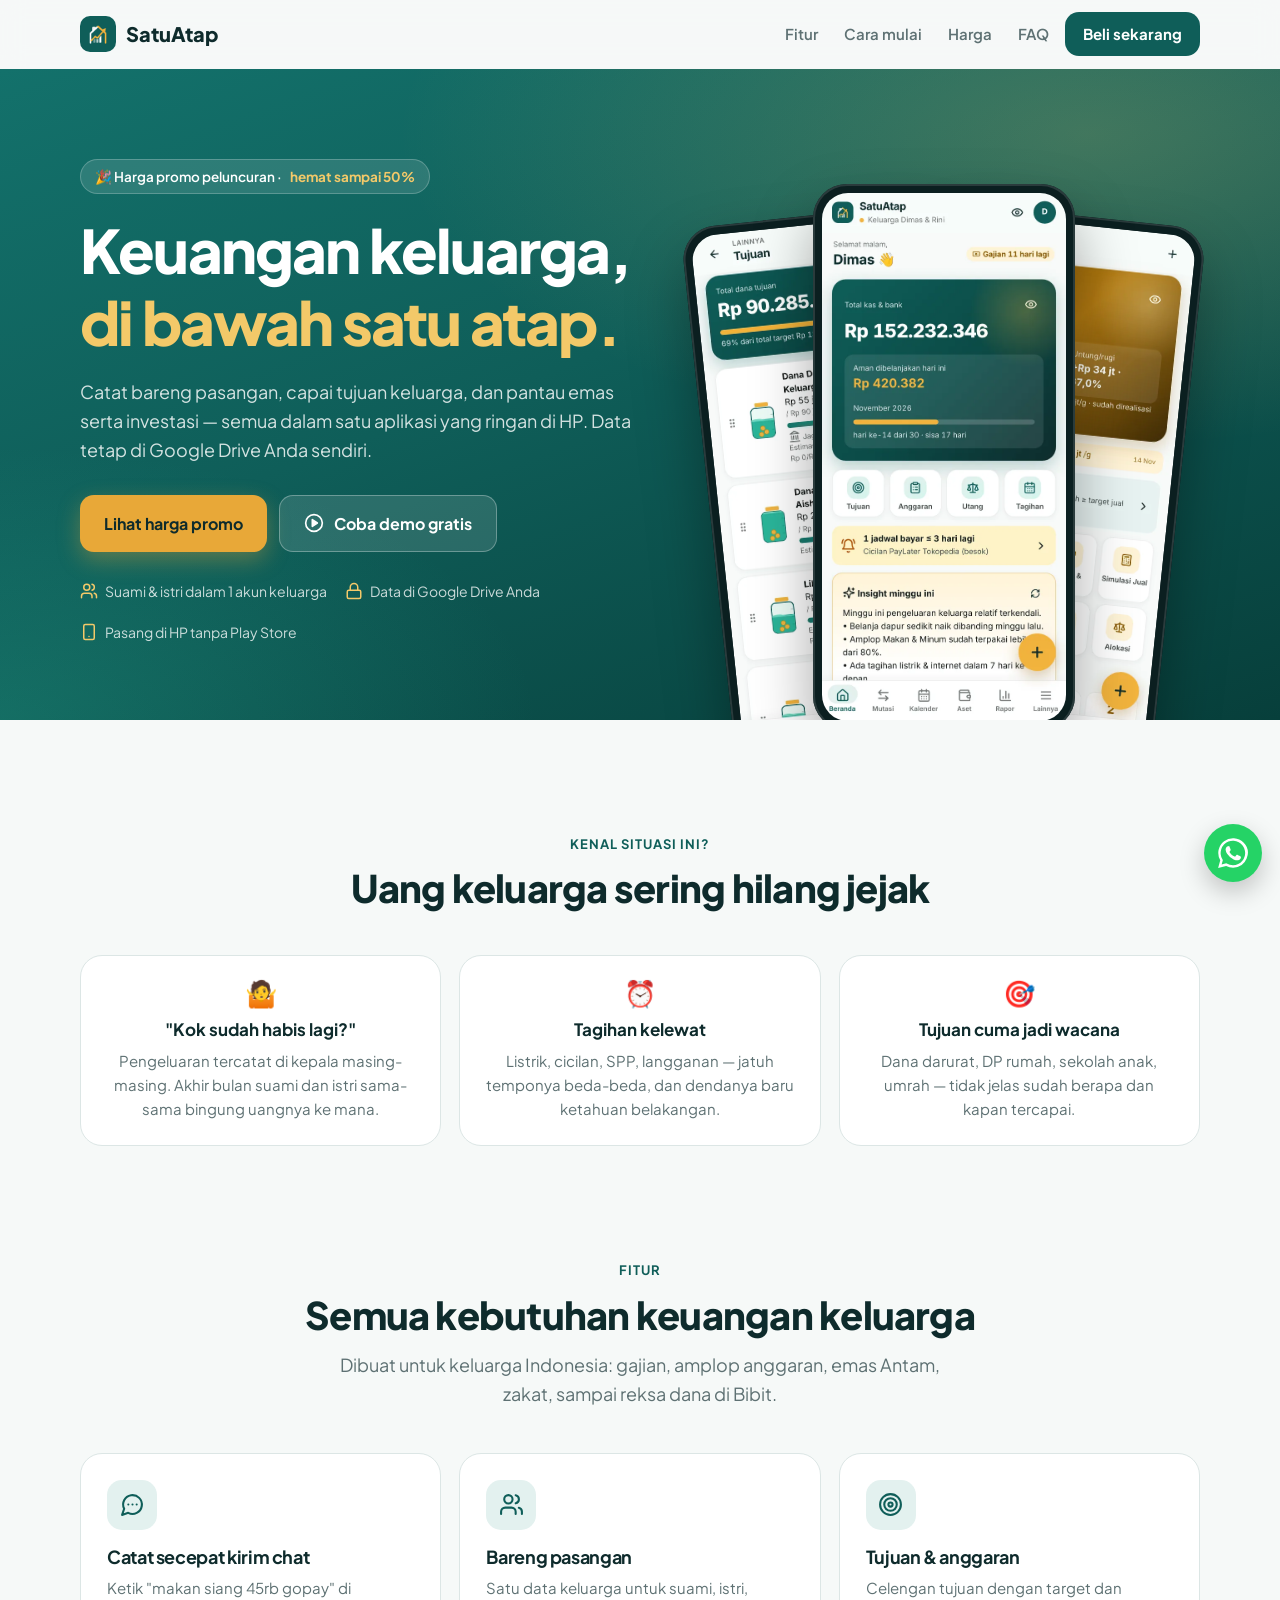
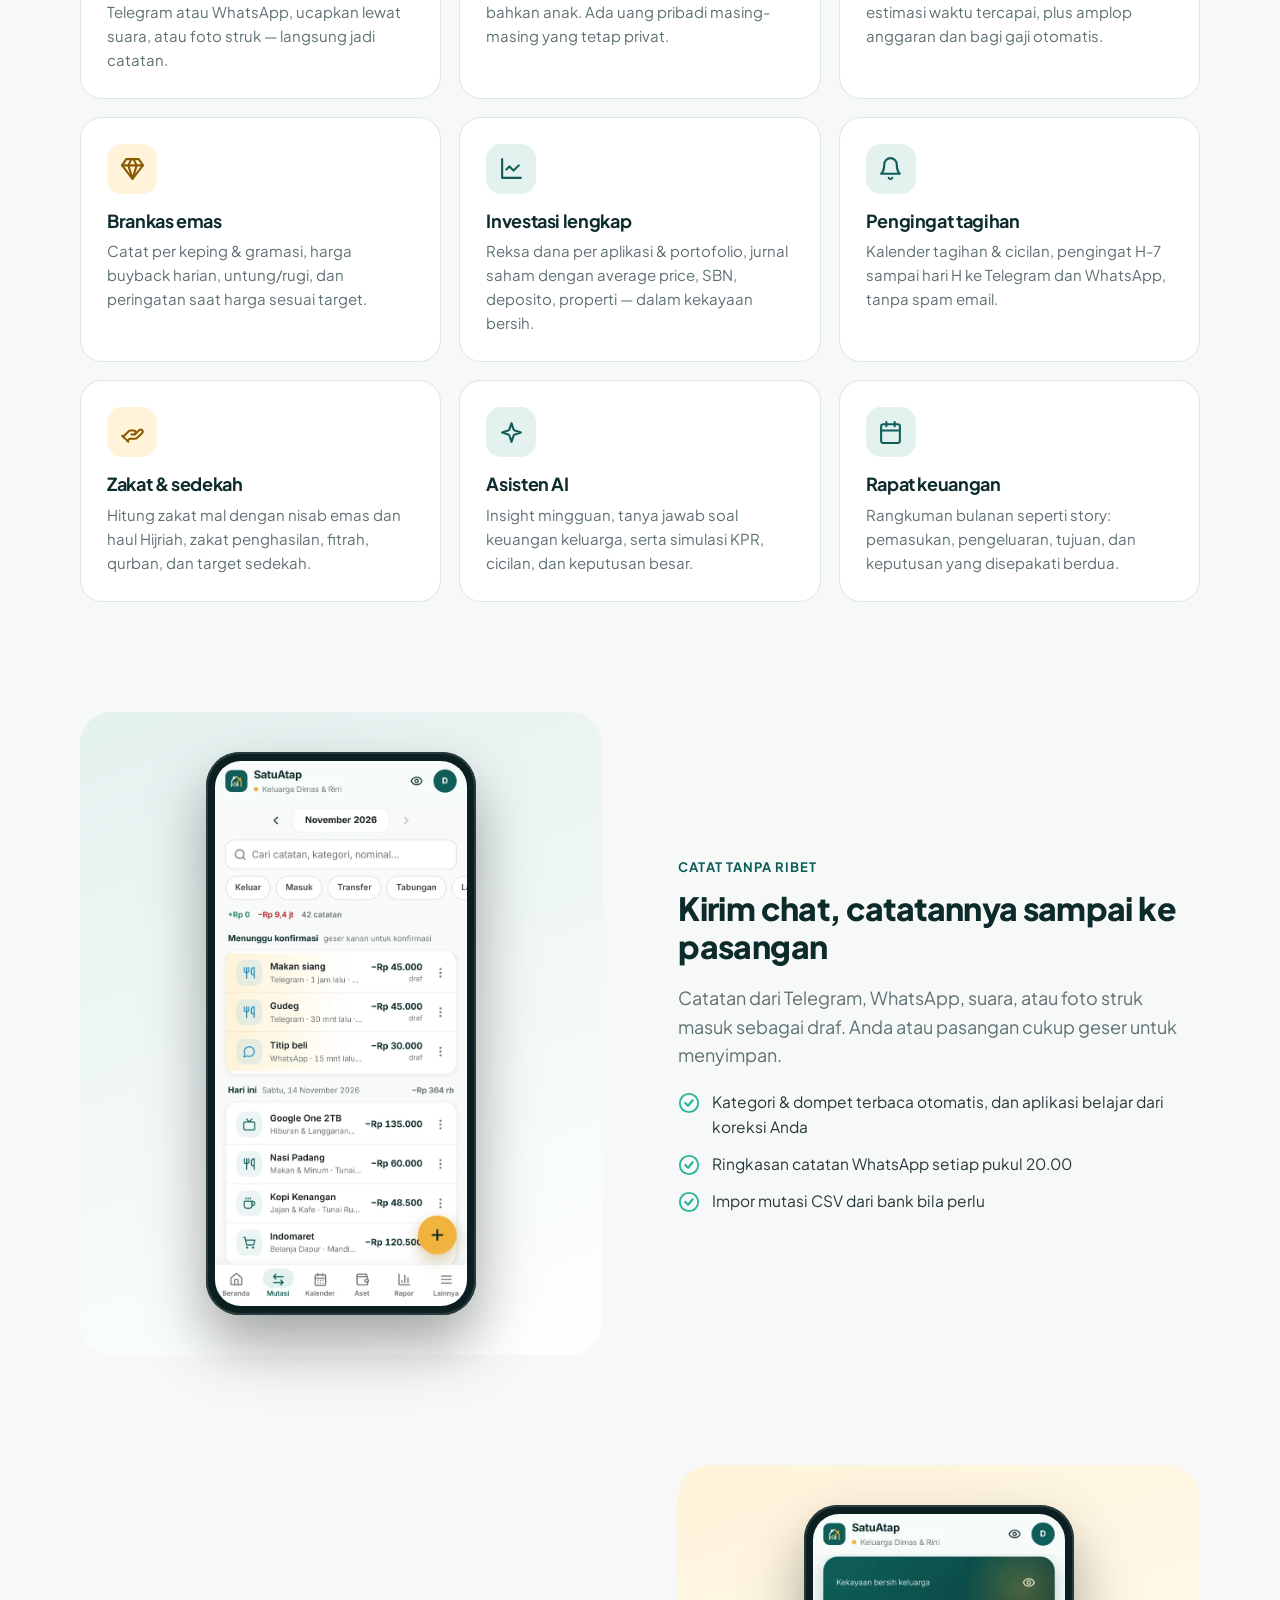
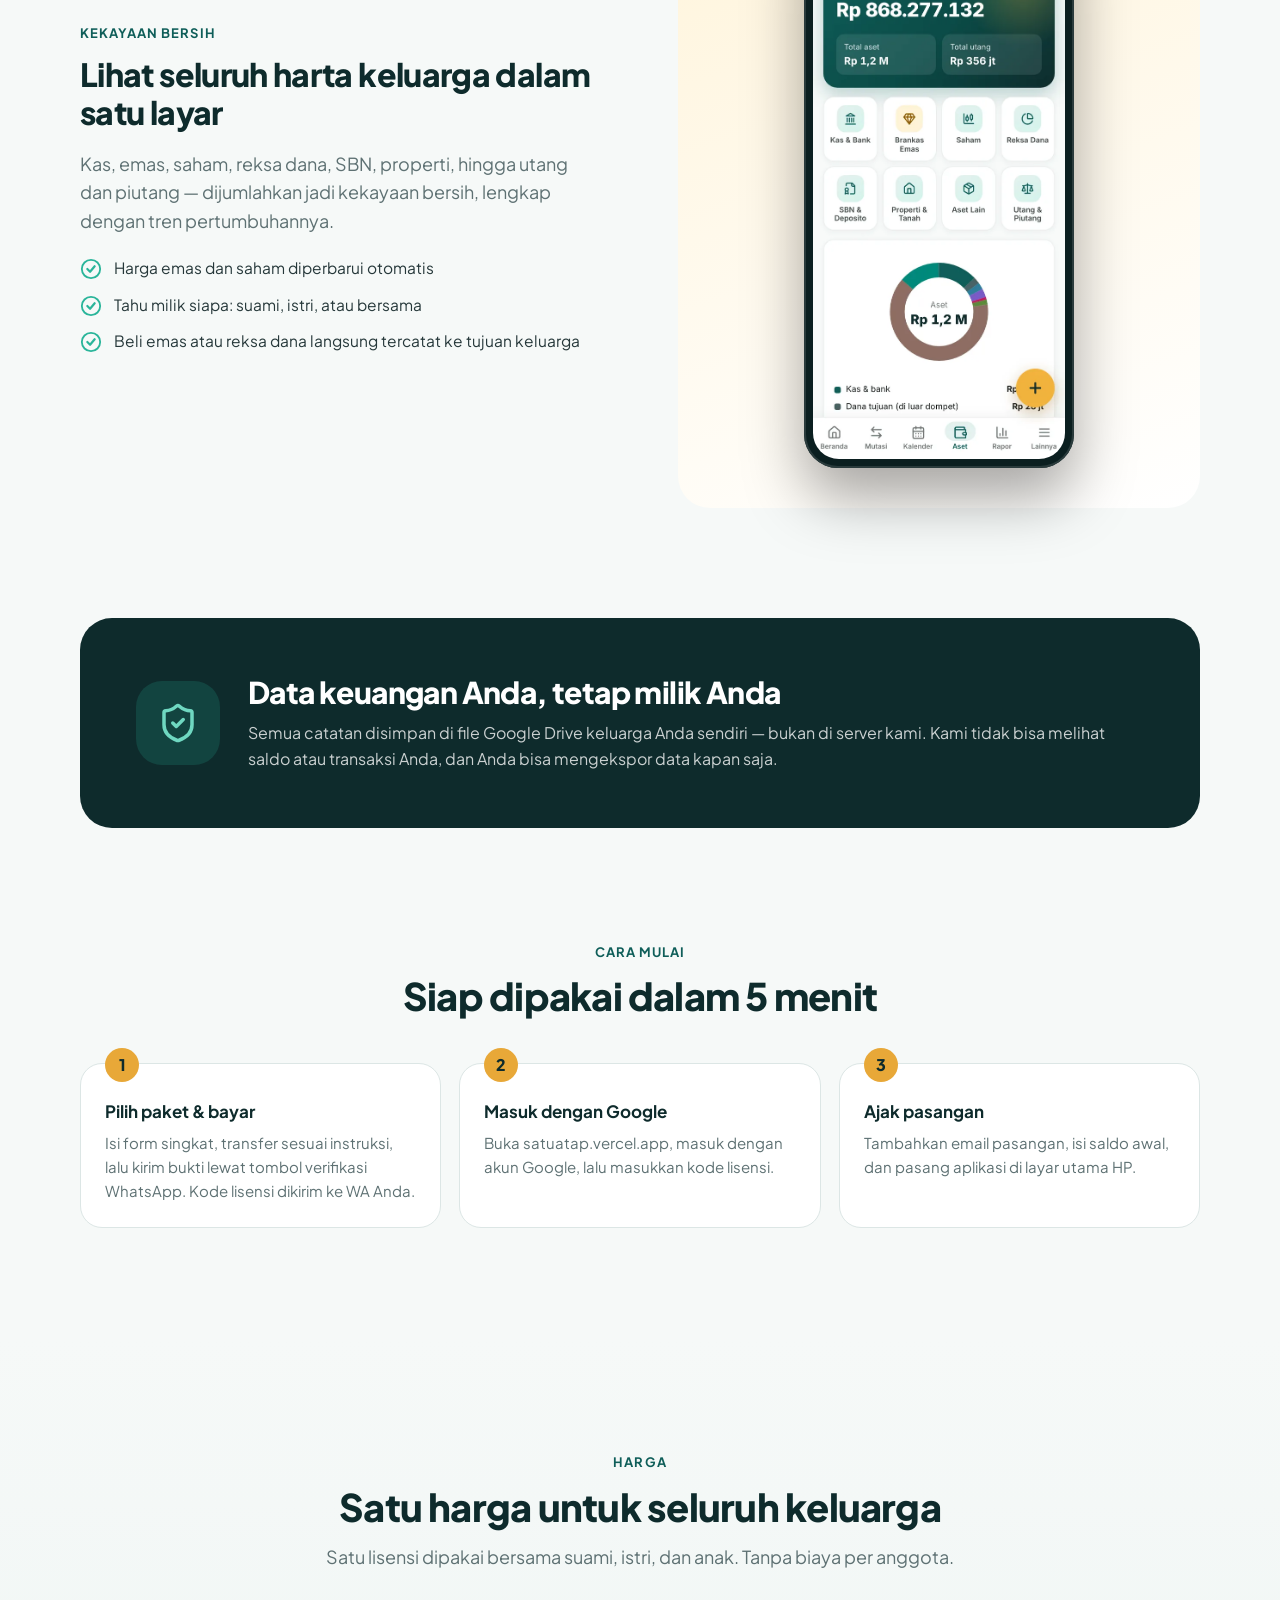
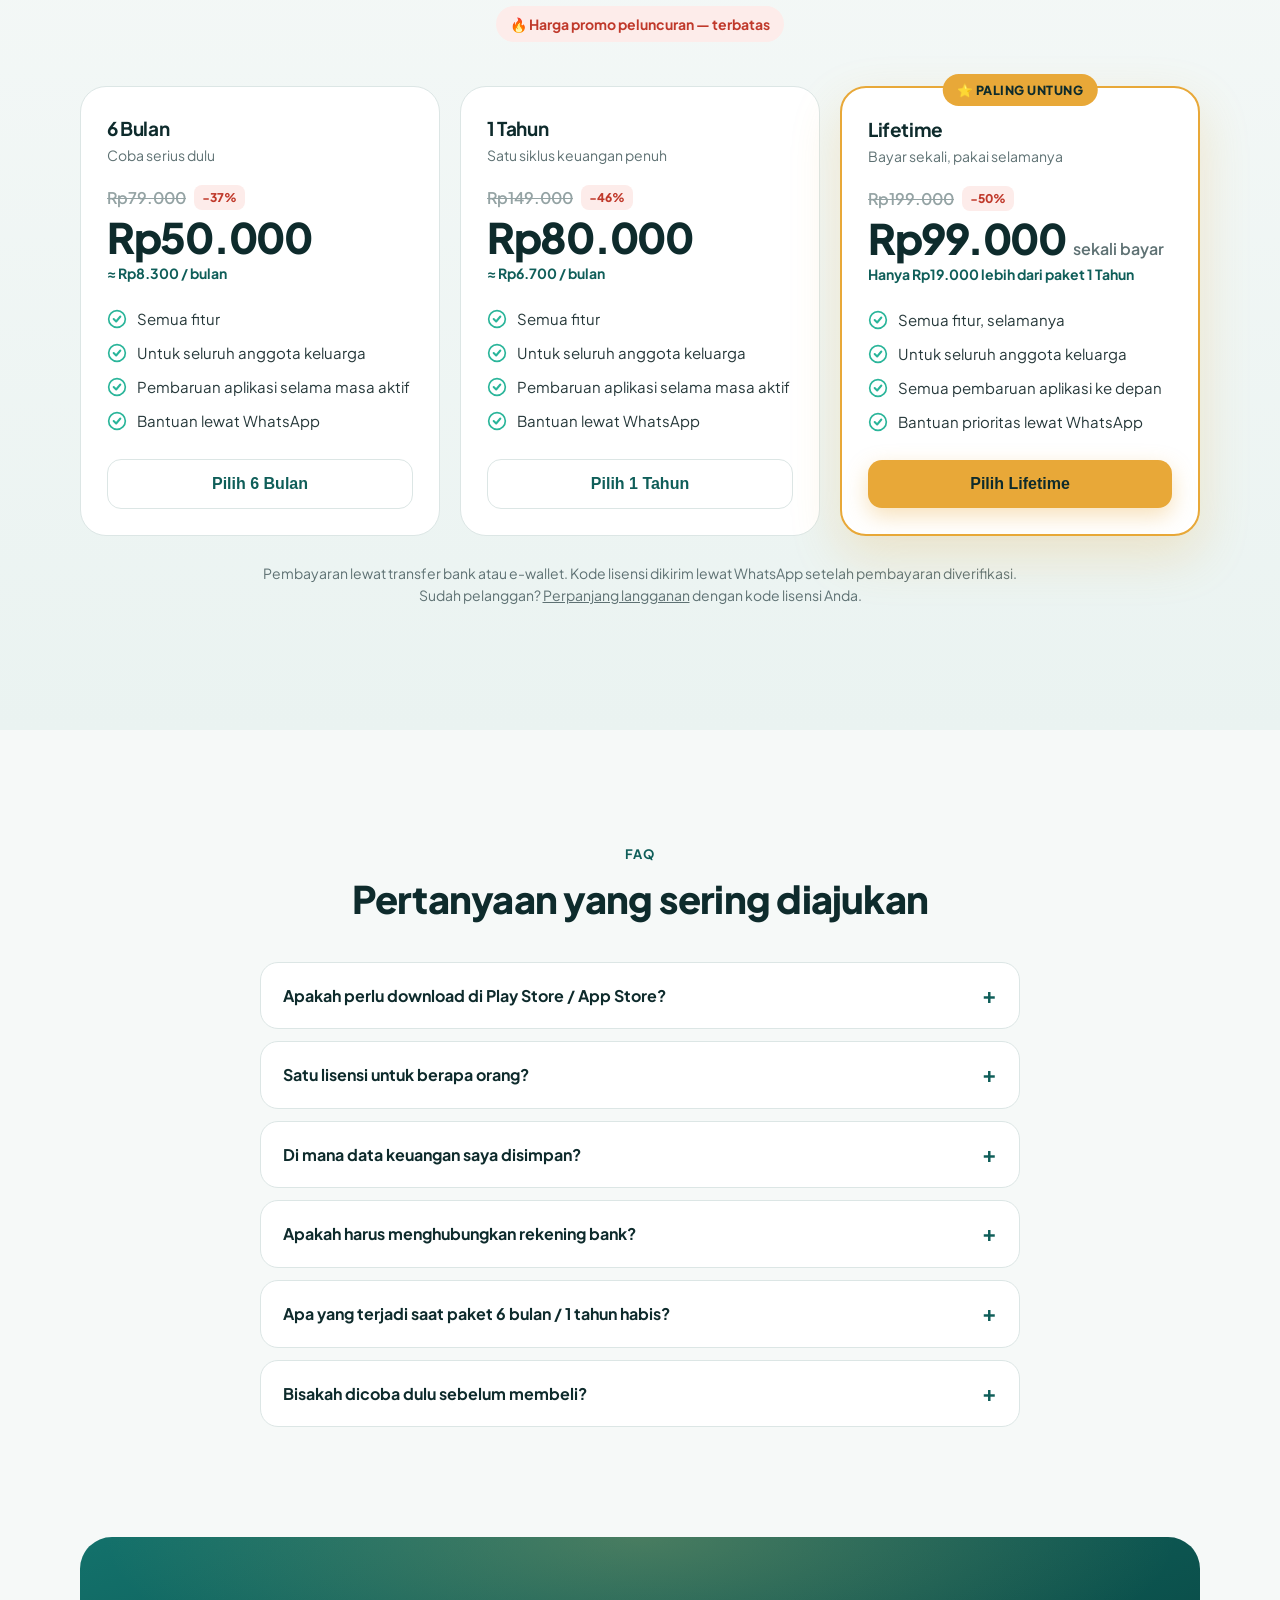
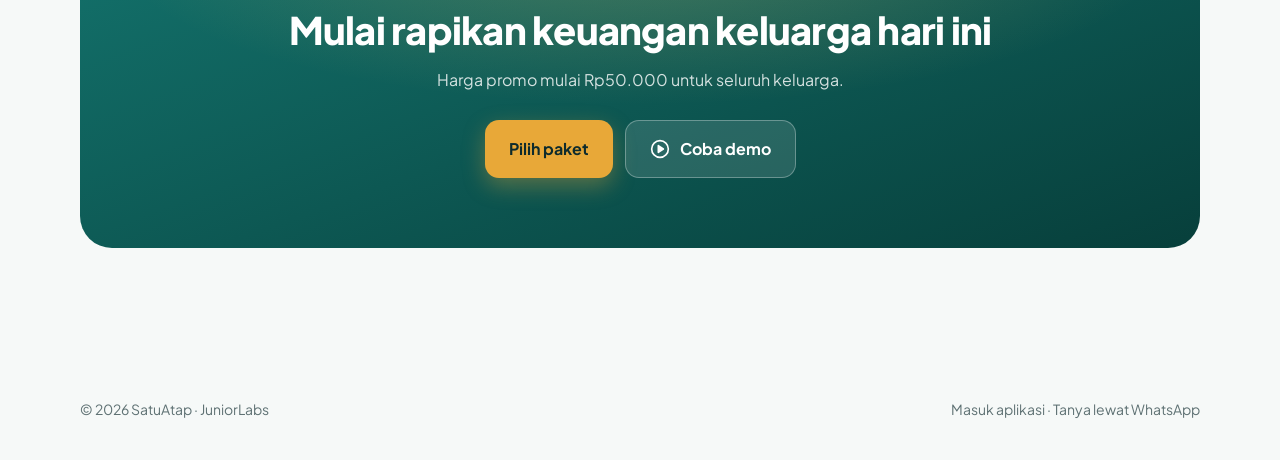
==== beli/index.html @ 7a7d3dfd "Versi 1.7.3" ====
<!DOCTYPE html>
<html lang="id">
<head>
<meta charset="utf-8">
<meta name="viewport" content="width=device-width, initial-scale=1, viewport-fit=cover">
<title>SatuAtap — Keuangan keluarga, di bawah satu atap</title>
<meta name="description" content="Aplikasi keuangan keluarga untuk suami & istri: catat lewat chat atau suara, tujuan & anggaran, brankas emas, reksa dana, saham, zakat. Data tersimpan di Google Drive Anda sendiri.">
<meta name="theme-color" content="#0F5E59">
<meta property="og:title" content="SatuAtap — Keuangan keluarga, di bawah satu atap">
<meta property="og:description" content="Catat bareng pasangan, capai tujuan keluarga, pantau emas & investasi. Mulai Rp50.000.">
<meta property="og:image" content="https://satuatap.vercel.app/img/icon-512.png">
<meta property="og:type" content="website">
<link rel="icon" href="../img/favicon-32.png" sizes="32x32">
<link rel="apple-touch-icon" href="../img/apple-touch-icon.png">
<link rel="preconnect" href="https://fonts.googleapis.com">
<link rel="preconnect" href="https://fonts.gstatic.com" crossorigin>
<link href="https://fonts.googleapis.com/css2?family=Plus+Jakarta+Sans:wght@400;500;600;700;800&display=swap" rel="stylesheet">
<style>
  :root {
    --pri: #0F5E59; --pri-d: #073F3B; --pri-c: #E3F1EF; --mint: #2AB59A; --gold: #E8A838; --gold-s: #F3C969; --gold-c: #FFF4DA;
    --ink: #0E2B2C; --text: #26383A; --muted: #5E7173; --line: #DCE6E5; --bg: #F6F9F8; --card: #fff; --bad: #C0392B;
    --r: 22px; --sh: 0 10px 30px rgba(14,43,44,.08);
  }
  * { box-sizing: border-box; }
  html { scroll-behavior: smooth; }
  body { margin: 0; font-family: 'Plus Jakarta Sans', system-ui, -apple-system, Segoe UI, Roboto, sans-serif; color: var(--text); background: var(--bg); line-height: 1.6; -webkit-font-smoothing: antialiased; }
  img { max-width: 100%; display: block; }
  a { color: inherit; }
  .wrap { width: min(1120px, 100% - 40px); margin-inline: auto; }
  h1, h2, h3 { color: var(--ink); line-height: 1.2; letter-spacing: -.02em; margin: 0; }
  h2 { font-size: clamp(26px, 3.6vw, 38px); font-weight: 800; }
  .eyebrow { display: inline-flex; align-items: center; gap: 8px; font-size: 13px; font-weight: 700; letter-spacing: .08em; text-transform: uppercase; color: var(--pri); }
  .lead { font-size: clamp(16px, 1.6vw, 18px); color: var(--muted); max-width: 640px; }
  .btn { display: inline-flex; align-items: center; justify-content: center; gap: 10px; padding: 15px 24px; border-radius: 14px; font-weight: 700; font-size: 16px; text-decoration: none; border: 0; cursor: pointer; transition: transform .15s, box-shadow .15s, background .15s; }
  .btn:active { transform: scale(.98); }
  .btn-gold { background: var(--gold); color: var(--ink); box-shadow: 0 8px 22px rgba(232,168,56,.35); } .btn-gold:hover { background: #F0B44D; }
  .btn-ghost { background: rgba(255,255,255,.12); color: #fff; border: 1px solid rgba(255,255,255,.3); } .btn-ghost:hover { background: rgba(255,255,255,.2); }
  .btn-pri { background: var(--pri); color: #fff; } .btn-pri:hover { background: var(--pri-d); }
  .btn-line { background: #fff; color: var(--pri); border: 1.5px solid var(--line); } .btn-line:hover { border-color: var(--pri); }
  .btn svg { width: 20px; height: 20px; flex: none; }
  section { padding: clamp(64px, 9vw, 110px) 0; }
  .center { text-align: center; } .center .lead { margin-inline: auto; }

  /* Nav */
  header.nav { position: sticky; top: 0; z-index: 50; background: rgba(246,249,248,.86); backdrop-filter: saturate(1.4) blur(12px); -webkit-backdrop-filter: saturate(1.4) blur(12px); border-bottom: 1px solid transparent; transition: border-color .2s; }
  header.nav.scrolled { border-color: var(--line); }
  .nav-in { display: flex; align-items: center; gap: 16px; height: 68px; }
  .brand { display: flex; align-items: center; gap: 10px; text-decoration: none; font-weight: 800; font-size: 20px; color: var(--ink); }
  .brand img { width: 36px; height: 36px; border-radius: 10px; }
  .nav-links { display: flex; gap: 26px; margin-left: auto; font-weight: 600; font-size: 15px; }
  .nav-links a { text-decoration: none; color: var(--muted); } .nav-links a:hover { color: var(--pri); }
  .nav .btn { padding: 10px 18px; font-size: 15px; }
  @media (max-width: 760px) { .nav-links { display: none; } .nav .btn { margin-left: auto; } }

  /* Hero */
  .hero { position: relative; overflow: hidden; color: #fff; padding: clamp(48px, 7vw, 90px) 0 0;
    background: radial-gradient(90% 80% at 85% 10%, rgba(243,201,105,.22), transparent 60%), radial-gradient(70% 70% at 0% 100%, rgba(42,181,154,.25), transparent 60%), linear-gradient(160deg, #13716B 0%, #0F5E59 45%, #073F3B 100%); }
  .hero-grid { display: grid; grid-template-columns: 1.05fr .95fr; gap: 40px; align-items: end; }
  .hero h1 { color: #fff; font-size: clamp(34px, 5.4vw, 60px); font-weight: 800; letter-spacing: -.03em; }
  .hero h1 em { font-style: normal; color: var(--gold-s); }
  .hero .lead { color: rgba(255,255,255,.82); margin: 20px 0 30px; }
  .hero .pill { display: inline-flex; align-items: center; gap: 8px; background: rgba(255,255,255,.12); border: 1px solid rgba(255,255,255,.22); border-radius: 99px; padding: 6px 14px; font-size: 13.5px; font-weight: 600; margin-bottom: 20px; }
  .hero .pill b { color: var(--gold-s); white-space: nowrap; }
  @media (max-width: 520px) { .hero .pill { font-size: 12.5px; } .plan .price small { display: block; font-size: 14px; } }
  .hero-cta { display: flex; flex-wrap: wrap; gap: 12px; }
  .hero-trust { display: flex; flex-wrap: wrap; gap: 18px; margin: 28px 0 clamp(40px, 6vw, 80px); font-size: 14px; color: rgba(255,255,255,.78); }
  .hero-trust span { display: inline-flex; align-items: center; gap: 7px; } .hero-trust svg { width: 18px; height: 18px; color: var(--gold-s); }
  .phones { position: relative; height: clamp(420px, 46vw, 560px); }
  .phone { position: absolute; bottom: -40px; width: clamp(200px, 21vw, 262px); border-radius: 34px; padding: 9px; background: #0B1F20; box-shadow: 0 30px 60px rgba(0,0,0,.35), inset 0 0 0 2px #2A3B3C; }
  .phone img { border-radius: 26px; aspect-ratio: 390 / 844; object-fit: cover; object-position: top; width: 100%; }
  .phone.p1 { left: 4%; transform: rotate(-6deg); z-index: 1; }
  .phone.p2 { left: 50%; translate: -50% 0; bottom: -10px; z-index: 3; }
  .phone.p3 { right: 4%; transform: rotate(6deg); z-index: 2; }
  @media (max-width: 900px) { .hero-grid { grid-template-columns: 1fr; } .phones { height: 400px; } .phone { width: 190px; } }
  @media (max-width: 520px) { .phone.p1, .phone.p3 { display: none; } .phones { height: 380px; } .phone.p2 { width: 210px; } }

  /* Masalah → solusi */
  .pain { display: grid; grid-template-columns: repeat(3, 1fr); gap: 18px; margin-top: 44px; }
  .pain div { background: var(--card); border: 1px solid var(--line); border-radius: var(--r); padding: 24px; }
  .pain b { display: block; color: var(--ink); font-size: 17px; margin-bottom: 6px; }
  .pain p { margin: 0; color: var(--muted); font-size: 15px; }
  .pain .q { font-size: 26px; line-height: 1; margin-bottom: 10px; display: block; }
  @media (max-width: 820px) { .pain { grid-template-columns: 1fr; } }

  /* Fitur */
  .feat-grid { display: grid; grid-template-columns: repeat(3, 1fr); gap: 18px; margin-top: 44px; }
  .feat { background: var(--card); border-radius: var(--r); padding: 26px; border: 1px solid var(--line); transition: transform .2s, box-shadow .2s; }
  .feat:hover { transform: translateY(-3px); box-shadow: var(--sh); }
  .feat .ic { width: 50px; height: 50px; border-radius: 15px; display: grid; place-items: center; background: var(--pri-c); color: var(--pri); margin-bottom: 16px; }
  .feat .ic.gold { background: var(--gold-c); color: #8A5A00; }
  .feat .ic svg { width: 25px; height: 25px; }
  .feat h3 { font-size: 18px; margin-bottom: 8px; }
  .feat p { margin: 0; color: var(--muted); font-size: 15px; }
  @media (max-width: 900px) { .feat-grid { grid-template-columns: 1fr 1fr; } } @media (max-width: 600px) { .feat-grid { grid-template-columns: 1fr; } }

  /* Sorotan bergantian */
  .spot { display: grid; grid-template-columns: 1fr 1fr; gap: clamp(30px, 6vw, 80px); align-items: center; }
  .spot + .spot { margin-top: clamp(60px, 9vw, 110px); }
  .spot.rev .spot-img { order: 2; }
  .spot-img { display: grid; place-items: center; padding: 40px 20px; border-radius: 32px; background: linear-gradient(160deg, var(--pri-c), #fff); }
  .spot-img.gold { background: linear-gradient(160deg, var(--gold-c), #fff); }
  .spot-img .phone { position: static; transform: none; width: min(270px, 70%); }
  .spot h3 { font-size: clamp(24px, 3vw, 32px); font-weight: 800; margin: 10px 0 14px; }
  .spot ul { list-style: none; padding: 0; margin: 20px 0 0; display: grid; gap: 12px; }
  .spot li { display: flex; gap: 12px; align-items: flex-start; font-size: 15.5px; }
  .spot li svg { flex: none; width: 22px; height: 22px; color: var(--mint); margin-top: 2px; }
  @media (max-width: 820px) { .spot { grid-template-columns: 1fr; } .spot.rev .spot-img { order: 0; } }

  /* Privasi */
  .privacy { background: var(--ink); color: #fff; border-radius: 32px; padding: clamp(32px, 5vw, 56px); display: grid; grid-template-columns: auto 1fr; gap: 28px; align-items: center; }
  .privacy h2 { color: #fff; font-size: clamp(22px, 3vw, 30px); }
  .privacy p { color: rgba(255,255,255,.78); margin: 10px 0 0; }
  .privacy .shield { width: 84px; height: 84px; border-radius: 26px; display: grid; place-items: center; background: rgba(42,181,154,.18); color: #6FD8C1; }
  .privacy .shield svg { width: 42px; height: 42px; }
  @media (max-width: 640px) { .privacy { grid-template-columns: 1fr; } }

  /* Langkah */
  .steps { display: grid; grid-template-columns: repeat(3, 1fr); gap: 18px; margin-top: 44px; counter-reset: s; }
  .steps div { position: relative; background: var(--card); border: 1px solid var(--line); border-radius: var(--r); padding: 28px 24px 24px; }
  .steps div::before { counter-increment: s; content: counter(s); position: absolute; top: -16px; left: 24px; width: 34px; height: 34px; border-radius: 50%; background: var(--gold); color: var(--ink); font-weight: 800; display: grid; place-items: center; }
  .steps b { display: block; color: var(--ink); font-size: 17px; margin: 6px 0; } .steps p { margin: 0; color: var(--muted); font-size: 15px; }
  @media (max-width: 820px) { .steps { grid-template-columns: 1fr; gap: 28px; } }

  /* Harga */
  .pricing { background: linear-gradient(180deg, var(--bg), #EAF3F1); }
  .promo { display: inline-flex; align-items: center; gap: 8px; margin-top: 16px; background: #FDECEA; color: var(--bad); font-weight: 700; font-size: 14px; padding: 7px 14px; border-radius: 99px; }
  .plans { display: grid; grid-template-columns: repeat(3, 1fr); gap: 20px; margin-top: 44px; align-items: stretch; }
  .plan { position: relative; display: flex; flex-direction: column; background: var(--card); border: 1px solid var(--line); border-radius: 26px; padding: 30px 26px 26px; }
  .plan.best { border: 2px solid var(--gold); box-shadow: 0 20px 50px rgba(232,168,56,.22); transform: translateY(-8px); }
  .plan .tag { position: absolute; top: -14px; left: 50%; translate: -50% 0; background: var(--gold); color: var(--ink); font-size: 12.5px; font-weight: 800; letter-spacing: .04em; text-transform: uppercase; padding: 6px 14px; border-radius: 99px; white-space: nowrap; }
  .plan h3 { font-size: 19px; }
  .plan .sub { color: var(--muted); font-size: 14px; margin: 4px 0 18px; }
  .plan .old { color: #94A3A4; text-decoration: line-through; font-weight: 600; font-size: 16px; }
  .plan .off { display: inline-block; margin-left: 8px; background: #FDECEA; color: var(--bad); font-size: 12px; font-weight: 800; padding: 3px 8px; border-radius: 8px; vertical-align: 2px; }
  .plan .price { font-size: 42px; font-weight: 800; color: var(--ink); letter-spacing: -.03em; line-height: 1.1; margin: 4px 0 2px; }
  .plan .price small { font-size: 16px; font-weight: 600; color: var(--muted); letter-spacing: 0; }
  .plan .per { color: var(--pri); font-weight: 700; font-size: 14px; }
  .plan ul { list-style: none; padding: 0; margin: 22px 0 26px; display: grid; gap: 10px; font-size: 15px; flex: 1; }
  .plan li { display: flex; gap: 10px; } .plan li svg { flex: none; width: 20px; height: 20px; color: var(--mint); margin-top: 2px; }
  .plan .btn { width: 100%; }
  .plans-note { text-align: center; color: var(--muted); font-size: 14px; margin-top: 26px; }
  @media (max-width: 900px) { .plans { grid-template-columns: 1fr; max-width: 440px; margin-inline: auto; } .plan.best { transform: none; order: -1; } }

  /* FAQ */
  .faq { max-width: 760px; margin: 40px auto 0; display: grid; gap: 12px; }
  .faq details { background: var(--card); border: 1px solid var(--line); border-radius: 18px; padding: 4px 22px; }
  .faq summary { cursor: pointer; list-style: none; padding: 16px 0; font-weight: 700; color: var(--ink); display: flex; justify-content: space-between; gap: 16px; font-size: 16px; }
  .faq summary::-webkit-details-marker { display: none; }
  .faq summary::after { content: '+'; font-size: 22px; line-height: 1; color: var(--pri); transition: transform .2s; }
  .faq details[open] summary::after { transform: rotate(45deg); }
  .faq p { margin: 0 0 18px; color: var(--muted); font-size: 15px; }

  /* CTA akhir & footer */
  .final { text-align: center; color: #fff; border-radius: 32px; padding: clamp(40px, 6vw, 70px) 24px; background: radial-gradient(80% 90% at 50% 0%, rgba(243,201,105,.25), transparent 60%), linear-gradient(160deg, #13716B, #073F3B); }
  .final h2 { color: #fff; } .final p { color: rgba(255,255,255,.82); margin: 14px auto 28px; max-width: 520px; }
  .final .hero-cta { justify-content: center; }
  footer { padding: 40px 0 calc(40px + env(safe-area-inset-bottom)); color: var(--muted); font-size: 14px; }
  .foot { display: flex; flex-wrap: wrap; gap: 16px; align-items: center; justify-content: space-between; }
  .foot a { text-decoration: none; } .foot a:hover { color: var(--pri); }
  .wa-float { position: fixed; right: 18px; bottom: calc(18px + env(safe-area-inset-bottom)); z-index: 60; width: 58px; height: 58px; border-radius: 50%; background: #25D366; color: #fff; display: grid; place-items: center; box-shadow: 0 10px 26px rgba(0,0,0,.22); }
  .wa-float svg { width: 30px; height: 30px; }

  /* Order */
  .ov { position: fixed; inset: 0; z-index: 100; background: rgba(7,30,31,.55); display: none; align-items: flex-end; justify-content: center; backdrop-filter: blur(3px); }
  .ov.show { display: flex; animation: ovIn .2s; }
  @keyframes ovIn { from { opacity: 0; } }
  .sheet { background: #fff; width: min(520px, 100%); max-height: 94vh; overflow: auto; border-radius: 26px 26px 0 0; padding: 22px 22px calc(22px + env(safe-area-inset-bottom)); animation: shUp .28s cubic-bezier(.2,.8,.2,1); }
  @keyframes shUp { from { transform: translateY(40px); opacity: .4; } }
  @media (min-width: 640px) { .ov { align-items: center; } .sheet { border-radius: 26px; } }
  .sh-top { display: flex; align-items: center; gap: 12px; margin-bottom: 16px; }
  .sh-top h3 { font-size: 19px; flex: 1; }
  .x { width: 38px; height: 38px; border-radius: 12px; border: 1px solid var(--line); background: #fff; font-size: 20px; cursor: pointer; color: var(--muted); }
  .steps-mini { display: flex; gap: 6px; margin-bottom: 18px; } .steps-mini i { flex: 1; height: 4px; border-radius: 4px; background: var(--line); } .steps-mini i.on { background: var(--pri); }
  .sum { display: flex; align-items: center; gap: 12px; background: var(--pri-c); border-radius: 16px; padding: 14px 16px; margin-bottom: 18px; }
  .sum b { color: var(--ink); } .sum .r { margin-left: auto; text-align: right; } .sum s { color: #94A3A4; font-size: 13px; display: block; }
  .sum .big { font-size: 20px; font-weight: 800; color: var(--ink); }
  .fld { display: grid; gap: 6px; margin-bottom: 14px; font-size: 14px; font-weight: 600; color: var(--ink); }
  .fld small { font-weight: 500; color: var(--muted); }
  .fld input { font: inherit; font-weight: 500; padding: 13px 14px; border: 1.5px solid var(--line); border-radius: 12px; outline: none; color: var(--text); width: 100%; }
  .fld input:focus { border-color: var(--pri); box-shadow: 0 0 0 3px rgba(15,94,89,.12); }
  .tog { display: flex; gap: 10px; align-items: center; font-size: 14.5px; margin: 2px 0 14px; cursor: pointer; } .tog input { width: 18px; height: 18px; accent-color: var(--pri); }
  .hp { position: absolute; left: -9999px; width: 1px; height: 1px; opacity: 0; }
  .err { background: #FDECEA; color: var(--bad); border-radius: 12px; padding: 10px 14px; font-size: 14px; margin-bottom: 12px; display: none; } .err.show { display: block; }
  .sheet .btn { width: 100%; }
  .btn-wa { background: #25D366; color: #fff; } .btn-wa:hover { background: #1EBE5A; }
  .btn[disabled] { opacity: .6; pointer-events: none; }
  .inv-id { font-size: 13px; color: var(--muted); } .inv-id b { color: var(--ink); font-family: ui-monospace, Menlo, monospace; letter-spacing: .03em; }
  .total { text-align: center; padding: 16px; border: 1.5px dashed var(--gold); border-radius: 18px; background: var(--gold-c); margin: 14px 0 18px; }
  .total small { color: #7A5300; font-weight: 600; } .total .big { font-size: 32px; font-weight: 800; color: var(--ink); letter-spacing: -.02em; display: flex; align-items: center; justify-content: center; gap: 10px; }
  .copy { border: 1px solid var(--line); background: #fff; border-radius: 10px; padding: 6px 10px; font: inherit; font-size: 13px; font-weight: 700; color: var(--pri); cursor: pointer; white-space: nowrap; }
  .copy.ok { color: #1E8E5A; border-color: #BFE6D2; }
  .pay { display: grid; gap: 10px; margin-bottom: 14px; }
  .pay-it { display: flex; align-items: center; gap: 12px; border: 1px solid var(--line); border-radius: 16px; padding: 12px 14px; }
  .pay-it .lg { width: 46px; height: 46px; border-radius: 12px; background: var(--pri-c); color: var(--pri); font-weight: 800; font-size: 12px; display: grid; place-items: center; text-align: center; line-height: 1.1; flex: none; }
  .pay-it .t { flex: 1; min-width: 0; } .pay-it .t small { display: block; color: var(--muted); font-size: 12.5px; }
  .pay-it .t b { font-family: ui-monospace, Menlo, monospace; font-size: 16px; color: var(--ink); letter-spacing: .02em; word-break: break-all; }
  .qris { text-align: center; margin: 4px 0 14px; } .qris img { width: min(240px, 80%); margin: 6px auto; border-radius: 14px; border: 1px solid var(--line); }
  .howto { margin: 0 0 16px; padding-left: 20px; font-size: 14.5px; color: var(--text); } .howto li { margin: 4px 0; }
  .note { font-size: 13px; color: var(--muted); text-align: center; margin: 12px 0 0; }
  .stt { display: none; margin-top: 12px; padding: 10px 14px; border-radius: 12px; font-size: 14px; background: var(--bg); } .stt.show { display: block; }
  .row2 { display: flex; gap: 10px; margin-top: 10px; } .row2 .btn { flex: 1; padding: 12px; font-size: 14.5px; }
  .resume { position: fixed; left: 16px; bottom: calc(18px + env(safe-area-inset-bottom)); z-index: 55; display: none; align-items: center; gap: 10px; background: var(--ink); color: #fff; padding: 10px 10px 10px 16px; border-radius: 99px; font-size: 14px; box-shadow: var(--sh); max-width: calc(100% - 100px); }
  .resume.show { display: flex; } .resume button { border: 0; background: var(--gold); color: var(--ink); font: inherit; font-weight: 700; padding: 7px 14px; border-radius: 99px; cursor: pointer; white-space: nowrap; }
  .resume span { overflow: hidden; text-overflow: ellipsis; white-space: nowrap; }
  .reveal { opacity: 0; transform: translateY(18px); transition: opacity .6s, transform .6s; } .reveal.in { opacity: 1; transform: none; }
  @media (prefers-reduced-motion: reduce) { .reveal { opacity: 1; transform: none; transition: none; } html { scroll-behavior: auto; } }
</style>
</head>
<body>
<svg width="0" height="0" style="position:absolute" aria-hidden="true">
  <symbol id="i-check" viewBox="0 0 24 24" fill="none" stroke="currentColor" stroke-width="2.4" stroke-linecap="round" stroke-linejoin="round"><circle cx="12" cy="12" r="10" stroke-width="2"/><path d="m8 12 3 3 5-6"/></symbol>
  <symbol id="i-wa" viewBox="0 0 24 24" fill="currentColor"><path d="M17.5 14.4c-.3-.1-1.8-.9-2-1s-.5-.1-.7.1-.8 1-.9 1.2-.3.2-.6.1a8 8 0 0 1-2.4-1.5 9 9 0 0 1-1.6-2c-.2-.3 0-.5.1-.6l.4-.5.3-.5v-.5l-.9-2.2c-.2-.6-.5-.5-.7-.5h-.6a1.1 1.1 0 0 0-.8.4 3.4 3.4 0 0 0-1 2.5 5.9 5.9 0 0 0 1.2 3.1 13.5 13.5 0 0 0 5.2 4.6c.7.3 1.3.5 1.7.6a4.2 4.2 0 0 0 1.9.1 3.1 3.1 0 0 0 2-1.4 2.5 2.5 0 0 0 .2-1.4c-.1-.2-.3-.3-.6-.4ZM12 21.8a9.8 9.8 0 0 1-5-1.4l-.4-.2-3.7 1 1-3.6-.3-.4a9.8 9.8 0 1 1 8.4 4.6Zm8.4-18.2A11.8 11.8 0 0 0 1.8 17.8L.1 24l6.4-1.7a11.8 11.8 0 0 0 5.6 1.4 11.8 11.8 0 0 0 8.3-20.1Z"/></symbol>
  <symbol id="i-play" viewBox="0 0 24 24" fill="none" stroke="currentColor" stroke-width="2" stroke-linecap="round" stroke-linejoin="round"><circle cx="12" cy="12" r="10"/><path d="m10 8 6 4-6 4Z" fill="currentColor"/></symbol>
  <symbol id="i-lock" viewBox="0 0 24 24" fill="none" stroke="currentColor" stroke-width="2" stroke-linecap="round" stroke-linejoin="round"><rect x="3" y="11" width="18" height="11" rx="2"/><path d="M7 11V7a5 5 0 0 1 10 0v4"/></symbol>
  <symbol id="i-users" viewBox="0 0 24 24" fill="none" stroke="currentColor" stroke-width="2" stroke-linecap="round" stroke-linejoin="round"><path d="M16 21v-2a4 4 0 0 0-4-4H6a4 4 0 0 0-4 4v2"/><circle cx="9" cy="7" r="4"/><path d="M22 21v-2a4 4 0 0 0-3-3.9M16 3.1a4 4 0 0 1 0 7.8"/></symbol>
  <symbol id="i-phone" viewBox="0 0 24 24" fill="none" stroke="currentColor" stroke-width="2" stroke-linecap="round" stroke-linejoin="round"><rect x="5" y="2" width="14" height="20" rx="2"/><path d="M12 18h.01"/></symbol>
  <symbol id="i-chat" viewBox="0 0 24 24" fill="none" stroke="currentColor" stroke-width="2" stroke-linecap="round" stroke-linejoin="round"><path d="M7.9 20A9 9 0 1 0 4 16.1L2 22Z"/><path d="M8 12h.01M12 12h.01M16 12h.01"/></symbol>
  <symbol id="i-target" viewBox="0 0 24 24" fill="none" stroke="currentColor" stroke-width="2" stroke-linecap="round" stroke-linejoin="round"><circle cx="12" cy="12" r="10"/><circle cx="12" cy="12" r="6"/><circle cx="12" cy="12" r="2"/></symbol>
  <symbol id="i-gem" viewBox="0 0 24 24" fill="none" stroke="currentColor" stroke-width="2" stroke-linecap="round" stroke-linejoin="round"><path d="M6 3h12l4 6-10 13L2 9Z"/><path d="M11 3 8 9l4 13 4-13-3-6M2 9h20"/></symbol>
  <symbol id="i-chart" viewBox="0 0 24 24" fill="none" stroke="currentColor" stroke-width="2" stroke-linecap="round" stroke-linejoin="round"><path d="M3 3v18h18"/><path d="m19 9-5 5-4-4-3 3"/></symbol>
  <symbol id="i-bell" viewBox="0 0 24 24" fill="none" stroke="currentColor" stroke-width="2" stroke-linecap="round" stroke-linejoin="round"><path d="M6 8a6 6 0 0 1 12 0c0 7 3 9 3 9H3s3-2 3-9"/><path d="M10.3 21a1.9 1.9 0 0 0 3.4 0"/></symbol>
  <symbol id="i-heart" viewBox="0 0 24 24" fill="none" stroke="currentColor" stroke-width="2" stroke-linecap="round" stroke-linejoin="round"><path d="M11 14h2a2 2 0 1 0 0-4h-3c-.6 0-1.1.2-1.4.6L3 16"/><path d="m7 20 1.6-1.4c.3-.4.8-.6 1.4-.6h4c1.1 0 2.1-.4 2.8-1.2l4.6-4.4a2 2 0 0 0-2.8-2.8L14.4 13.7"/><path d="m2 15 6 6"/></symbol>
  <symbol id="i-spark" viewBox="0 0 24 24" fill="none" stroke="currentColor" stroke-width="2" stroke-linecap="round" stroke-linejoin="round"><path d="m12 3-1.9 5.8a2 2 0 0 1-1.3 1.3L3 12l5.8 1.9a2 2 0 0 1 1.3 1.3L12 21l1.9-5.8a2 2 0 0 1 1.3-1.3L21 12l-5.8-1.9a2 2 0 0 1-1.3-1.3Z"/></symbol>
  <symbol id="i-cal" viewBox="0 0 24 24" fill="none" stroke="currentColor" stroke-width="2" stroke-linecap="round" stroke-linejoin="round"><rect x="3" y="4" width="18" height="18" rx="2"/><path d="M16 2v4M8 2v4M3 10h18"/></symbol>
  <symbol id="i-shield" viewBox="0 0 24 24" fill="none" stroke="currentColor" stroke-width="2" stroke-linecap="round" stroke-linejoin="round"><path d="M20 13c0 5-3.5 7.5-7.7 9a1 1 0 0 1-.7 0C7.5 20.5 4 18 4 13V6a1 1 0 0 1 1-1c2 0 4.5-1.2 6.2-2.7a1.2 1.2 0 0 1 1.5 0C14.5 3.8 17 5 19 5a1 1 0 0 1 1 1Z"/><path d="m9 12 2 2 4-4"/></symbol>
</svg>

<header class="nav" id="nav">
  <div class="wrap nav-in">
    <a class="brand" href="#atas"><img src="../img/icon-192.png" alt="" width="36" height="36">SatuAtap</a>
    <nav class="nav-links" aria-label="Navigasi"><a href="#fitur">Fitur</a><a href="#cara">Cara mulai</a><a href="#harga">Harga</a><a href="#faq">FAQ</a></nav>
    <a class="btn btn-pri" href="#harga">Beli sekarang</a>
  </div>
</header>

<main id="atas">
  <section class="hero">
    <div class="wrap hero-grid">
      <div>
        <span class="pill">🎉 Harga promo peluncuran · <b>hemat sampai 50%</b></span>
        <h1>Keuangan keluarga, <em>di bawah satu atap.</em></h1>
        <p class="lead">Catat bareng pasangan, capai tujuan keluarga, dan pantau emas serta investasi — semua dalam satu aplikasi yang ringan di HP. Data tetap di Google Drive Anda sendiri.</p>
        <div class="hero-cta">
          <a class="btn btn-gold" href="#harga">Lihat harga promo</a>
          <a class="btn btn-ghost" href="../?demo" target="_blank" rel="noopener"><svg><use href="#i-play"/></svg>Coba demo gratis</a>
        </div>
        <div class="hero-trust">
          <span><svg><use href="#i-users"/></svg>Suami & istri dalam 1 akun keluarga</span>
          <span><svg><use href="#i-lock"/></svg>Data di Google Drive Anda</span>
          <span><svg><use href="#i-phone"/></svg>Pasang di HP tanpa Play Store</span>
        </div>
      </div>
      <div class="phones" aria-hidden="true">
        <div class="phone p1"><img src="img/tujuan.webp" alt="" loading="lazy"></div>
        <div class="phone p2"><img src="img/beranda.webp" alt=""></div>
        <div class="phone p3"><img src="img/emas.webp" alt="" loading="lazy"></div>
      </div>
    </div>
  </section>

  <section>
    <div class="wrap center reveal">
      <span class="eyebrow">Kenal situasi ini?</span>
      <h2 style="margin-top:10px">Uang keluarga sering hilang jejak</h2>
      <div class="pain">
        <div><span class="q">🤷</span><b>"Kok sudah habis lagi?"</b><p>Pengeluaran tercatat di kepala masing-masing. Akhir bulan suami dan istri sama-sama bingung uangnya ke mana.</p></div>
        <div><span class="q">⏰</span><b>Tagihan kelewat</b><p>Listrik, cicilan, SPP, langganan — jatuh temponya beda-beda, dan dendanya baru ketahuan belakangan.</p></div>
        <div><span class="q">🎯</span><b>Tujuan cuma jadi wacana</b><p>Dana darurat, DP rumah, sekolah anak, umrah — tidak jelas sudah berapa dan kapan tercapai.</p></div>
      </div>
    </div>
  </section>

  <section id="fitur" style="padding-top:0">
    <div class="wrap center reveal">
      <span class="eyebrow">Fitur</span>
      <h2 style="margin-top:10px">Semua kebutuhan keuangan keluarga</h2>
      <p class="lead" style="margin-top:14px">Dibuat untuk keluarga Indonesia: gajian, amplop anggaran, emas Antam, zakat, sampai reksa dana di Bibit.</p>
    </div>
    <div class="wrap feat-grid">
      <div class="feat reveal"><div class="ic"><svg><use href="#i-chat"/></svg></div><h3>Catat secepat kirim chat</h3><p>Ketik "makan siang 45rb gopay" di Telegram atau WhatsApp, ucapkan lewat suara, atau foto struk — langsung jadi catatan.</p></div>
      <div class="feat reveal"><div class="ic"><svg><use href="#i-users"/></svg></div><h3>Bareng pasangan</h3><p>Satu data keluarga untuk suami, istri, bahkan anak. Ada uang pribadi masing-masing yang tetap privat.</p></div>
      <div class="feat reveal"><div class="ic"><svg><use href="#i-target"/></svg></div><h3>Tujuan & anggaran</h3><p>Celengan tujuan dengan target dan estimasi waktu tercapai, plus amplop anggaran dan bagi gaji otomatis.</p></div>
      <div class="feat reveal"><div class="ic gold"><svg><use href="#i-gem"/></svg></div><h3>Brankas emas</h3><p>Catat per keping & gramasi, harga buyback harian, untung/rugi, dan peringatan saat harga sesuai target.</p></div>
      <div class="feat reveal"><div class="ic"><svg><use href="#i-chart"/></svg></div><h3>Investasi lengkap</h3><p>Reksa dana per aplikasi & portofolio, jurnal saham dengan average price, SBN, deposito, properti — dalam kekayaan bersih.</p></div>
      <div class="feat reveal"><div class="ic"><svg><use href="#i-bell"/></svg></div><h3>Pengingat tagihan</h3><p>Kalender tagihan & cicilan, pengingat H-7 sampai hari H ke Telegram dan WhatsApp, tanpa spam email.</p></div>
      <div class="feat reveal"><div class="ic gold"><svg><use href="#i-heart"/></svg></div><h3>Zakat & sedekah</h3><p>Hitung zakat mal dengan nisab emas dan haul Hijriah, zakat penghasilan, fitrah, qurban, dan target sedekah.</p></div>
      <div class="feat reveal"><div class="ic"><svg><use href="#i-spark"/></svg></div><h3>Asisten AI</h3><p>Insight mingguan, tanya jawab soal keuangan keluarga, serta simulasi KPR, cicilan, dan keputusan besar.</p></div>
      <div class="feat reveal"><div class="ic"><svg><use href="#i-cal"/></svg></div><h3>Rapat keuangan</h3><p>Rangkuman bulanan seperti story: pemasukan, pengeluaran, tujuan, dan keputusan yang disepakati berdua.</p></div>
    </div>
  </section>

  <section style="padding-top:0">
    <div class="wrap">
      <div class="spot reveal">
        <div class="spot-img"><div class="phone"><img src="img/mutasi.webp" alt="Tampilan Mutasi SatuAtap" loading="lazy"></div></div>
        <div>
          <span class="eyebrow">Catat tanpa ribet</span>
          <h3>Kirim chat, catatannya sampai ke pasangan</h3>
          <p class="lead">Catatan dari Telegram, WhatsApp, suara, atau foto struk masuk sebagai draf. Anda atau pasangan cukup geser untuk menyimpan.</p>
          <ul>
            <li><svg><use href="#i-check"/></svg>Kategori & dompet terbaca otomatis, dan aplikasi belajar dari koreksi Anda</li>
            <li><svg><use href="#i-check"/></svg>Ringkasan catatan WhatsApp setiap pukul 20.00</li>
            <li><svg><use href="#i-check"/></svg>Impor mutasi CSV dari bank bila perlu</li>
          </ul>
        </div>
      </div>
      <div class="spot rev reveal">
        <div class="spot-img gold"><div class="phone"><img src="img/aset.webp" alt="Tampilan Aset SatuAtap" loading="lazy"></div></div>
        <div>
          <span class="eyebrow">Kekayaan bersih</span>
          <h3>Lihat seluruh harta keluarga dalam satu layar</h3>
          <p class="lead">Kas, emas, saham, reksa dana, SBN, properti, hingga utang dan piutang — dijumlahkan jadi kekayaan bersih, lengkap dengan tren pertumbuhannya.</p>
          <ul>
            <li><svg><use href="#i-check"/></svg>Harga emas dan saham diperbarui otomatis</li>
            <li><svg><use href="#i-check"/></svg>Tahu milik siapa: suami, istri, atau bersama</li>
            <li><svg><use href="#i-check"/></svg>Beli emas atau reksa dana langsung tercatat ke tujuan keluarga</li>
          </ul>
        </div>
      </div>
    </div>
  </section>

  <section style="padding-top:0">
    <div class="wrap reveal">
      <div class="privacy">
        <div class="shield"><svg><use href="#i-shield"/></svg></div>
        <div>
          <h2>Data keuangan Anda, tetap milik Anda</h2>
          <p>Semua catatan disimpan di file Google Drive keluarga Anda sendiri — bukan di server kami. Kami tidak bisa melihat saldo atau transaksi Anda, dan Anda bisa mengekspor data kapan saja.</p>
        </div>
      </div>
    </div>
  </section>

  <section id="cara" style="padding-top:0">
    <div class="wrap center reveal">
      <span class="eyebrow">Cara mulai</span>
      <h2 style="margin-top:10px">Siap dipakai dalam 5 menit</h2>
    </div>
    <div class="wrap steps reveal">
      <div><b>Pilih paket & bayar</b><p>Isi form singkat, transfer sesuai instruksi, lalu kirim bukti lewat tombol verifikasi WhatsApp. Kode lisensi dikirim ke WA Anda.</p></div>
      <div><b>Masuk dengan Google</b><p>Buka satuatap.vercel.app, masuk dengan akun Google, lalu masukkan kode lisensi.</p></div>
      <div><b>Ajak pasangan</b><p>Tambahkan email pasangan, isi saldo awal, dan pasang aplikasi di layar utama HP.</p></div>
    </div>
  </section>

  <section id="harga" class="pricing">
    <div class="wrap center reveal">
      <span class="eyebrow">Harga</span>
      <h2 style="margin-top:10px">Satu harga untuk seluruh keluarga</h2>
      <p class="lead" style="margin-top:14px">Satu lisensi dipakai bersama suami, istri, dan anak. Tanpa biaya per anggota.</p>
      <span class="promo" id="promo">🔥 Harga promo peluncuran — terbatas</span>
    </div>
    <div class="wrap plans" id="plans"></div>
    <p class="wrap plans-note reveal">Pembayaran lewat transfer bank atau e-wallet. Kode lisensi dikirim lewat WhatsApp setelah pembayaran diverifikasi.<br>Sudah pelanggan? <a href="#" data-perpanjang>Perpanjang langganan</a> dengan kode lisensi Anda.</p>
  </section>

  <section id="faq">
    <div class="wrap center reveal">
      <span class="eyebrow">FAQ</span>
      <h2 style="margin-top:10px">Pertanyaan yang sering diajukan</h2>
    </div>
    <div class="wrap faq">
      <details class="reveal"><summary>Apakah perlu download di Play Store / App Store?</summary><p>Tidak. SatuAtap adalah aplikasi web yang bisa dipasang ke layar utama HP Android maupun iPhone, tampil seperti aplikasi biasa dan bisa dibuka tanpa internet untuk melihat data terakhir.</p></details>
      <details class="reveal"><summary>Satu lisensi untuk berapa orang?</summary><p>Satu lisensi untuk satu keluarga: suami, istri, dan anak bisa masuk dengan akun Google masing-masing ke data keluarga yang sama.</p></details>
      <details class="reveal"><summary>Di mana data keuangan saya disimpan?</summary><p>Di file Google Sheets pada Google Drive keluarga Anda sendiri. Kami tidak menyimpan saldo maupun transaksi Anda. Anda bisa mengekspor data kapan saja dari menu Pengaturan.</p></details>
      <details class="reveal"><summary>Apakah harus menghubungkan rekening bank?</summary><p>Tidak. SatuAtap tidak meminta akses ke rekening atau m-banking. Catatan diisi sendiri — lewat aplikasi, chat, suara, foto struk, atau impor mutasi CSV.</p></details>
      <details class="reveal"><summary>Apa yang terjadi saat paket 6 bulan / 1 tahun habis?</summary><p>Aplikasi berubah menjadi baca-saja: data tetap bisa dilihat dan diunduh, tetapi tidak bisa menambah catatan baru. Perpanjang kapan saja dari menu Lainnya › Langganan atau dari halaman ini — masa baru ditambahkan dari tanggal habis, dan data di Google Drive Anda tidak pernah dihapus. Pengingat muncul di aplikasi 14 hari sebelum masa berakhir.</p></details>
      <details class="reveal"><summary>Bisakah dicoba dulu sebelum membeli?</summary><p>Bisa. Buka <a href="../?demo" target="_blank" rel="noopener">mode demo</a> untuk mencoba semua fitur dengan data contoh, tanpa perlu masuk.</p></details>
    </div>
  </section>

  <section style="padding-top:0">
    <div class="wrap reveal">
      <div class="final">
        <h2>Mulai rapikan keuangan keluarga hari ini</h2>
        <p>Harga promo mulai <span data-harga-min>Rp50.000</span> untuk seluruh keluarga.</p>
        <div class="hero-cta"><a class="btn btn-gold" href="#harga">Pilih paket</a><a class="btn btn-ghost" href="../?demo" target="_blank" rel="noopener"><svg><use href="#i-play"/></svg>Coba demo</a></div>
      </div>
    </div>
  </section>
</main>

<footer>
  <div class="wrap foot">
    <span>© <span id="th"></span> SatuAtap · JuniorLabs</span>
    <span><a href="../">Masuk aplikasi</a> · <a href="#" data-paket="">Tanya lewat WhatsApp</a></span>
  </div>
</footer>
<a class="wa-float" href="#" data-paket="" aria-label="Tanya lewat WhatsApp"><svg><use href="#i-wa"/></svg></a>


<div class="ov" id="ov" role="dialog" aria-modal="true" aria-labelledby="sh-title">
  <div class="sheet" id="sheet"></div>
</div>
<div class="resume" id="resume"><span id="resume-t"></span><button type="button" id="resume-b">Lihat</button></div>
<script src="../js/config.js"></script>
<script>
  /* Harga & rekening diambil dari relay (Konsol › Toko). Nilai di bawah hanya cadangan bila relay tak terjangkau. */
  const RELAY = (window.APP_CONFIG && APP_CONFIG.RELAY_URL) || '';
  let TOKO = { wa: (window.APP_CONFIG && APP_CONFIG.SUPPORT_WA) || '628561254689', promo: 'Harga promo peluncuran — terbatas', bayar: [], qris: '', batasJam: 24, buka: true, catatanBayar: '',
    paket: [
      { id: '6b', nama: '6 Bulan', masa: 6, harga: 50000, coret: 79000, sub: 'Coba serius dulu', aktif: true },
      { id: '1t', nama: '1 Tahun', masa: 12, harga: 80000, coret: 149000, sub: 'Satu siklus keuangan penuh', aktif: true },
      { id: 'lt', nama: 'Lifetime', masa: 0, harga: 99000, coret: 199000, sub: 'Bayar sekali, pakai selamanya', aktif: true, unggulan: true }] };
  const $ = s => document.querySelector(s);
  const rp = n => 'Rp' + Math.round(Number(n) || 0).toString().replace(/\B(?=(\d{3})+(?!\d))/g, '.');
  const esc = s => String(s == null ? '' : s).replace(/[&<>"']/g, c => ({ '&': '&amp;', '<': '&lt;', '>': '&gt;', '"': '&quot;', "'": '&#39;' })[c]);
  const ck = '<svg><use href="#i-check"/></svg>';
  const waLink = t => 'https://wa.me/' + TOKO.wa + '?text=' + encodeURIComponent(t);
  const Q = new URLSearchParams(location.search), PERP = (Q.get('perpanjang') || '').toUpperCase().replace(/[^A-Z0-9-]/g, '');

  async function relay(action, data, timeout) {
    if (!RELAY) throw new Error('offline');
    const ctrl = new AbortController(), t = setTimeout(() => ctrl.abort(), timeout || 25000);
    try {
      const r = await fetch(RELAY, { method: 'POST', redirect: 'follow', signal: ctrl.signal, headers: { 'Content-Type': 'text/plain;charset=utf-8' }, body: JSON.stringify({ action, data }) });
      return JSON.parse(await r.text());
    } finally { clearTimeout(t); }
  }

  function renderPlans() {
    const P = TOKO.paket.filter(p => p.aktif !== false);
    const best = P.find(p => p.unggulan), maxBulan = Math.max(0, ...P.map(p => Number(p.masa) || 0));
    $('#plans').innerHTML = P.map(p => {
      const lt = !(Number(p.masa) > 0), off = p.coret > p.harga ? Math.round((1 - p.harga / p.coret) * 100) : 0;
      const per = lt ? (maxBulan ? (() => { const y = P.find(x => Number(x.masa) === maxBulan); return y && p.harga > y.harga ? 'Hanya ' + rp(p.harga - y.harga) + ' lebih dari paket ' + y.nama : 'Sekali bayar, tanpa perpanjangan'; })() : 'Sekali bayar') : '≈ ' + rp(Math.round(p.harga / p.masa / 100) * 100) + ' / bulan';
      return `<div class="plan reveal in ${p === best ? 'best' : ''}">${p === best ? '<span class="tag">⭐ Paling untung</span>' : ''}
        <h3>${esc(p.nama)}</h3><p class="sub">${esc(p.sub || '')}</p>
        <div>${off ? `<span class="old">${rp(p.coret)}</span><span class="off">−${off}%</span>` : '&nbsp;'}</div>
        <div class="price">${rp(p.harga)}${lt ? ' <small>sekali bayar</small>' : ''}</div><div class="per">${esc(per)}</div>
        <ul><li>${ck}Semua fitur${lt ? ', selamanya' : ''}</li><li>${ck}Untuk seluruh anggota keluarga</li><li>${ck}${lt ? 'Semua pembaruan aplikasi ke depan' : 'Pembaruan aplikasi selama masa aktif'}</li><li>${ck}${p === best ? 'Bantuan prioritas' : 'Bantuan'} lewat WhatsApp</li></ul>
        <button class="btn ${p === best ? 'btn-gold' : 'btn-line'}" data-pilih="${esc(p.id)}">Pilih ${esc(p.nama)}</button></div>`;
    }).join('');
    $('#promo').style.display = TOKO.promo ? '' : 'none'; $('#promo').textContent = '🔥 ' + TOKO.promo;
    const min = Math.min(...P.map(p => p.harga));
    document.querySelectorAll('[data-harga-min]').forEach(e => e.textContent = rp(min));
  }

  /* ---------- Order ---------- */
  const ov = $('#ov'), sheet = $('#sheet');
  let cur = null;   // pesanan aktif
  const buka = html => { sheet.innerHTML = html; ov.classList.add('show'); document.body.style.overflow = 'hidden'; const f = sheet.querySelector('input:not([type=hidden]):not(.hp)'); if (f && matchMedia('(min-width:640px)').matches) f.focus(); };
  const tutup = () => { ov.classList.remove('show'); document.body.style.overflow = ''; cekResume(); };
  ov.addEventListener('click', e => { if (e.target === ov || e.target.closest('[data-x]')) tutup(); });
  addEventListener('keydown', e => { if (e.key === 'Escape' && ov.classList.contains('show')) tutup(); });
  const kepala = (t, step) => `<div class="sh-top"><h3 id="sh-title">${t}</h3><button class="x" data-x aria-label="Tutup">×</button></div><div class="steps-mini"><i class="on"></i><i class="${step > 1 ? 'on' : ''}"></i><i class="${step > 2 ? 'on' : ''}"></i></div>`;

  function formOrder(id, perp) {
    const p = TOKO.paket.find(x => x.id === id) || TOKO.paket[0];
    const lt = !(Number(p.masa) > 0), simpan = JSON.parse(localStorage.getItem('sa:pembeli') || '{}');
    if (!TOKO.buka) return buka(kepala('Pemesanan', 1) + `<p>Pemesanan online sedang ditutup sementara. Silakan hubungi kami langsung.</p><a class="btn btn-wa" href="${waLink('Halo JuniorLabs, saya ingin membeli SatuAtap paket ' + p.nama + '.')}" target="_blank" rel="noopener">Chat WhatsApp</a>`);
    buka(kepala('Data pemesan', 1) + `
      <div class="sum"><div><small class="muted">Paket</small><br><b>SatuAtap ${esc(p.nama)}</b></div><div class="r">${p.coret > p.harga ? `<s>${rp(p.coret)}</s>` : ''}<span class="big">${rp(p.harga)}</span></div></div>
      <form id="of" novalidate>
        <div class="err" id="oe"></div>
        <label class="tog"><input type="checkbox" id="op" ${perp ? 'checked' : ''}> Perpanjang lisensi yang sudah ada</label>
        <label class="fld" id="opk" style="${perp ? '' : 'display:none'}">Kode lisensi lama <small>Lihat di aplikasi: Lainnya › Langganan</small><input name="perpanjang" value="${esc(perp || '')}" placeholder="SA-XXXX-XXXX-XXXX" autocomplete="off" style="text-transform:uppercase"></label>
        <label class="fld">Nama lengkap<input name="nama" required maxlength="60" autocomplete="name" value="${esc(simpan.nama || '')}"></label>
        <label class="fld">Email Google <small>Akun Gmail yang akan dipakai masuk ke aplikasi</small><input name="email" type="email" required maxlength="100" autocomplete="email" inputmode="email" value="${esc(simpan.email || '')}" placeholder="nama@gmail.com"></label>
        <label class="fld">Nomor WhatsApp <small>Kode lisensi dikirim ke nomor ini</small><input name="wa" type="tel" required inputmode="tel" autocomplete="tel" value="${esc(simpan.wa || '')}" placeholder="0812xxxxxxxx"></label>
        <label class="fld" id="okel" style="${perp ? 'display:none' : ''}">Nama keluarga <small>Opsional, mis. "Keluarga Dimas"</small><input name="keluarga" maxlength="60" value="${esc(simpan.keluarga || '')}"></label>
        <input class="hp" name="web" tabindex="-1" autocomplete="off" aria-hidden="true">
        <button class="btn btn-pri" id="ob">Lanjut ke pembayaran →</button>
        <p class="note">Dengan memesan, Anda setuju data dipakai untuk pengiriman lisensi. ${lt ? 'Lisensi berlaku selamanya.' : 'Masa ' + p.masa + ' bulan dihitung sejak lisensi diaktifkan.'}</p>
      </form>`);
    const f = $('#of');
    $('#op').onchange = e => { $('#opk').style.display = e.target.checked ? '' : 'none'; $('#okel').style.display = e.target.checked ? 'none' : ''; };
    f.onsubmit = async e => {
      e.preventDefault();
      const d = Object.fromEntries(new FormData(f)); d.paket = p.id;
      if (!$('#op').checked) d.perpanjang = ''; else d.perpanjang = String(d.perpanjang || '').toUpperCase().trim();
      const err = m => { const x = $('#oe'); x.textContent = m; x.classList.add('show'); x.scrollIntoView({ block: 'nearest' }); };
      if (String(d.nama).trim().length < 2) return err('Isi nama Anda.');
      if (!/^[^@\s]+@[^@\s]+\.[^@\s]+$/.test(String(d.email).trim())) return err('Email Google belum benar.');
      if (String(d.wa).replace(/\D/g, '').length < 9) return err('Nomor WhatsApp belum benar.');
      if ($('#op').checked && !/^SA-[A-Z0-9]{4}-[A-Z0-9]{4}-[A-Z0-9]{4}$/.test(d.perpanjang)) return err('Format kode lisensi: SA-XXXX-XXXX-XXXX.');
      localStorage.setItem('sa:pembeli', JSON.stringify({ nama: d.nama, email: d.email, wa: d.wa, keluarga: d.keluarga }));
      const b = $('#ob'); b.disabled = true; b.textContent = 'Membuat pesanan…';
      let r = null;
      try { r = await relay('order.buat', d); } catch (x) { r = null; }
      b.disabled = false; b.textContent = 'Lanjut ke pembayaran →';
      if (r && !r.success) return err(r.message || 'Gagal membuat pesanan.');
      const o = r ? r.data : { id: '', paket: p.nama, paketId: p.id, harga: p.harga, bayar: TOKO.bayar, qris: TOKO.qris, wa: TOKO.wa, catatanBayar: TOKO.catatanBayar, perpanjang: d.perpanjang, batas: new Date(Date.now() + TOKO.batasJam * 36e5).toISOString(), offline: true };
      o.nama = d.nama; o.wa_pembeli = d.wa; o.email = d.email; o.dibuat = Date.now();
      cur = o; localStorage.setItem('sa:order', JSON.stringify(o));
      invoice(o);
    };
  }

  function invoice(o) {
    const bayar = o.bayar || [], batas = new Date(o.batas);
    const tBatas = batas.toLocaleString('id-ID', { weekday: 'long', day: 'numeric', month: 'long', hour: '2-digit', minute: '2-digit' });
    const pesan = `Halo JuniorLabs, saya sudah membayar pesanan SatuAtap.\n\n${o.id ? 'No. pesanan: ' + o.id + '\n' : ''}Paket: ${o.paket}${o.perpanjang ? ' (perpanjang ' + o.perpanjang + ')' : ''}\nTotal: ${rp(o.harga)}\nNama: ${o.nama}\nEmail Google: ${o.email}\n\nBukti transfer saya lampirkan. Terima kasih 🙏`;
    buka(kepala('Pembayaran', 2) + `
      <div class="inv-id">${o.id ? `No. pesanan <b>${esc(o.id)}</b> · ` : ''}SatuAtap ${esc(o.paket)}${o.perpanjang ? ' · perpanjang ' + esc(o.perpanjang) : ''}</div>
      <div class="total"><small>Total yang harus dibayar</small><div class="big">${rp(o.harga)} <button class="copy" data-copy="${Math.round(o.harga)}">Salin</button></div><small>Bayar sebelum ${esc(tBatas)}</small></div>
      ${bayar.length ? `<b style="color:var(--ink)">Transfer ke salah satu:</b><div class="pay" style="margin-top:10px">${bayar.map(m => `<div class="pay-it"><span class="lg">${esc(m.nama).slice(0, 10)}</span><div class="t"><small>${esc(m.jenis)}${m.atasNama ? ' · a.n. ' + esc(m.atasNama) : ''}</small><b>${esc(m.nomor)}</b></div><button class="copy" data-copy="${esc(String(m.nomor).replace(/[\s.-]/g, ''))}">Salin</button></div>`).join('')}</div>`
        : `<div class="pay-it" style="margin-bottom:14px"><div class="t"><b style="font-family:inherit;font-size:15px">Nomor rekening dikirim lewat WhatsApp</b><small>Tekan tombol di bawah — admin membalas dengan info pembayaran.</small></div></div>`}
      ${o.qris ? `<div class="qris"><b style="color:var(--ink)">Atau scan QRIS</b><img src="${esc(o.qris)}" alt="QRIS pembayaran SatuAtap" loading="lazy"></div>` : ''}
      ${o.catatanBayar ? `<p class="note" style="text-align:left;margin:0 0 14px">${esc(o.catatanBayar)}</p>` : ''}
      <ol class="howto"><li>Transfer <b>tepat ${rp(o.harga)}</b>${o.id ? `, tulis <b>${esc(o.id)}</b> di berita transfer bila bisa` : ''}.</li><li>Simpan bukti transfer (screenshot).</li><li>Tekan <b>Verifikasi pembayaran</b> dan lampirkan bukti di WhatsApp.</li></ol>
      <a class="btn btn-wa" href="${waLink(bayar.length ? pesan : 'Halo JuniorLabs, saya memesan SatuAtap ' + o.paket + (o.id ? ' (' + o.id + ')' : '') + ' ' + rp(o.harga) + '. Mohon info rekening pembayarannya.')}" target="_blank" rel="noopener" id="vwa"><svg><use href="#i-wa"/></svg>${bayar.length ? 'Verifikasi pembayaran via WhatsApp' : 'Minta info pembayaran via WhatsApp'}</a>
      <div class="row2">${o.id ? '<button class="btn btn-line" id="cs">Cek status</button>' : ''}<button class="btn btn-line" id="ub">Ubah pesanan</button></div>
      <div class="stt" id="stt"></div>
      <p class="note">Kode lisensi dikirim ke WhatsApp ${esc(o.wa_pembeli || '')} setelah pembayaran diverifikasi (biasanya &lt; 1 jam di jam kerja).</p>`);
    sheet.querySelectorAll('[data-copy]').forEach(b => b.onclick = async () => { try { await navigator.clipboard.writeText(b.dataset.copy); b.textContent = 'Tersalin ✓'; b.classList.add('ok'); setTimeout(() => { b.textContent = 'Salin'; b.classList.remove('ok'); }, 1800); } catch (e) { prompt('Salin:', b.dataset.copy); } });
    $('#ub').onclick = () => formOrder(o.paketId, o.perpanjang);
    $('#vwa').addEventListener('click', () => { o.verif = Date.now(); localStorage.setItem('sa:order', JSON.stringify(o)); });
    const cs = $('#cs'); if (cs) cs.onclick = async () => {
      cs.disabled = true; const st = $('#stt'); st.classList.add('show'); st.textContent = 'Memeriksa…';
      try { const r = await relay('order.status', { id: o.id, wa: o.wa_pembeli }); cs.disabled = false;
        if (!r.success) { st.textContent = r.message; return; }
        st.innerHTML = { menunggu: '⏳ <b>Menunggu verifikasi.</b> Pastikan bukti transfer sudah dikirim lewat WhatsApp.', lunas: '✅ <b>Pembayaran terverifikasi.</b> Kode lisensi sudah/sedang dikirim ke WhatsApp Anda.', batal: '❌ <b>Pesanan dibatalkan.</b> Hubungi kami bila ini keliru.' }[r.data.status] || esc(r.data.status);
        if (r.data.status !== 'menunggu') { localStorage.removeItem('sa:order'); cekResume(); }
      } catch (e) { cs.disabled = false; st.textContent = 'Tidak bisa memeriksa sekarang. Coba lagi nanti.'; }
    };
  }

  function cekResume() {
    let o = null; try { o = JSON.parse(localStorage.getItem('sa:order') || 'null'); } catch (e) {}
    const el = $('#resume');
    if (!o || new Date(o.batas).getTime() < Date.now() - 3 * 864e5 || ov.classList.contains('show')) { el.classList.remove('show'); return; }
    cur = o; $('#resume-t').textContent = (o.id || 'Pesanan') + ' · ' + o.paket + ' · ' + rp(o.harga);
    el.classList.add('show');
  }
  $('#resume-b').onclick = () => { $('#resume').classList.remove('show'); invoice(cur); };

  document.addEventListener('click', e => {
    const p = e.target.closest('[data-pilih]'); if (p) { e.preventDefault(); formOrder(p.dataset.pilih, PERP); return; }
    if (e.target.closest('[data-perpanjang]')) { e.preventDefault(); const P = TOKO.paket.filter(x => x.aktif !== false); formOrder((P.find(x => Number(x.masa) > 0) || P[0]).id, PERP || ' '); setTimeout(() => { const i = sheet.querySelector('[name=perpanjang]'); if (i) { i.value = PERP; i.focus(); } }, 50); }
  });

  function pasangWA() {
    document.querySelectorAll('[data-paket]').forEach(a => {
      a.href = waLink('Halo JuniorLabs, saya ingin bertanya tentang SatuAtap.'); a.target = '_blank'; a.rel = 'noopener';
    });
  }

  renderPlans(); pasangWA(); cekResume();
  try { const c = JSON.parse(sessionStorage.getItem('sa:toko') || 'null'); if (c && Date.now() - c.at < 6e5) { TOKO = c.t; renderPlans(); pasangWA(); } } catch (e) {}
  relay('toko.info', {}, 15000).then(r => { if (r && r.success && r.data.paket && r.data.paket.length) { TOKO = r.data; sessionStorage.setItem('sa:toko', JSON.stringify({ t: TOKO, at: Date.now() })); renderPlans(); pasangWA(); } }).catch(() => {});
  if (PERP) setTimeout(() => document.getElementById('harga').scrollIntoView({ behavior: 'smooth' }), 400);

  document.getElementById('th').textContent = new Date().getFullYear();
  const nav = document.getElementById('nav');
  addEventListener('scroll', () => nav.classList.toggle('scrolled', scrollY > 8), { passive: true });
  const io = 'IntersectionObserver' in window ? new IntersectionObserver(es => es.forEach(e => { if (e.isIntersecting) { e.target.classList.add('in'); io.unobserve(e.target); } }), { threshold: .12 }) : null;
  document.querySelectorAll('.reveal').forEach(el => io ? io.observe(el) : el.classList.add('in'));
</script>
</body>
</html>
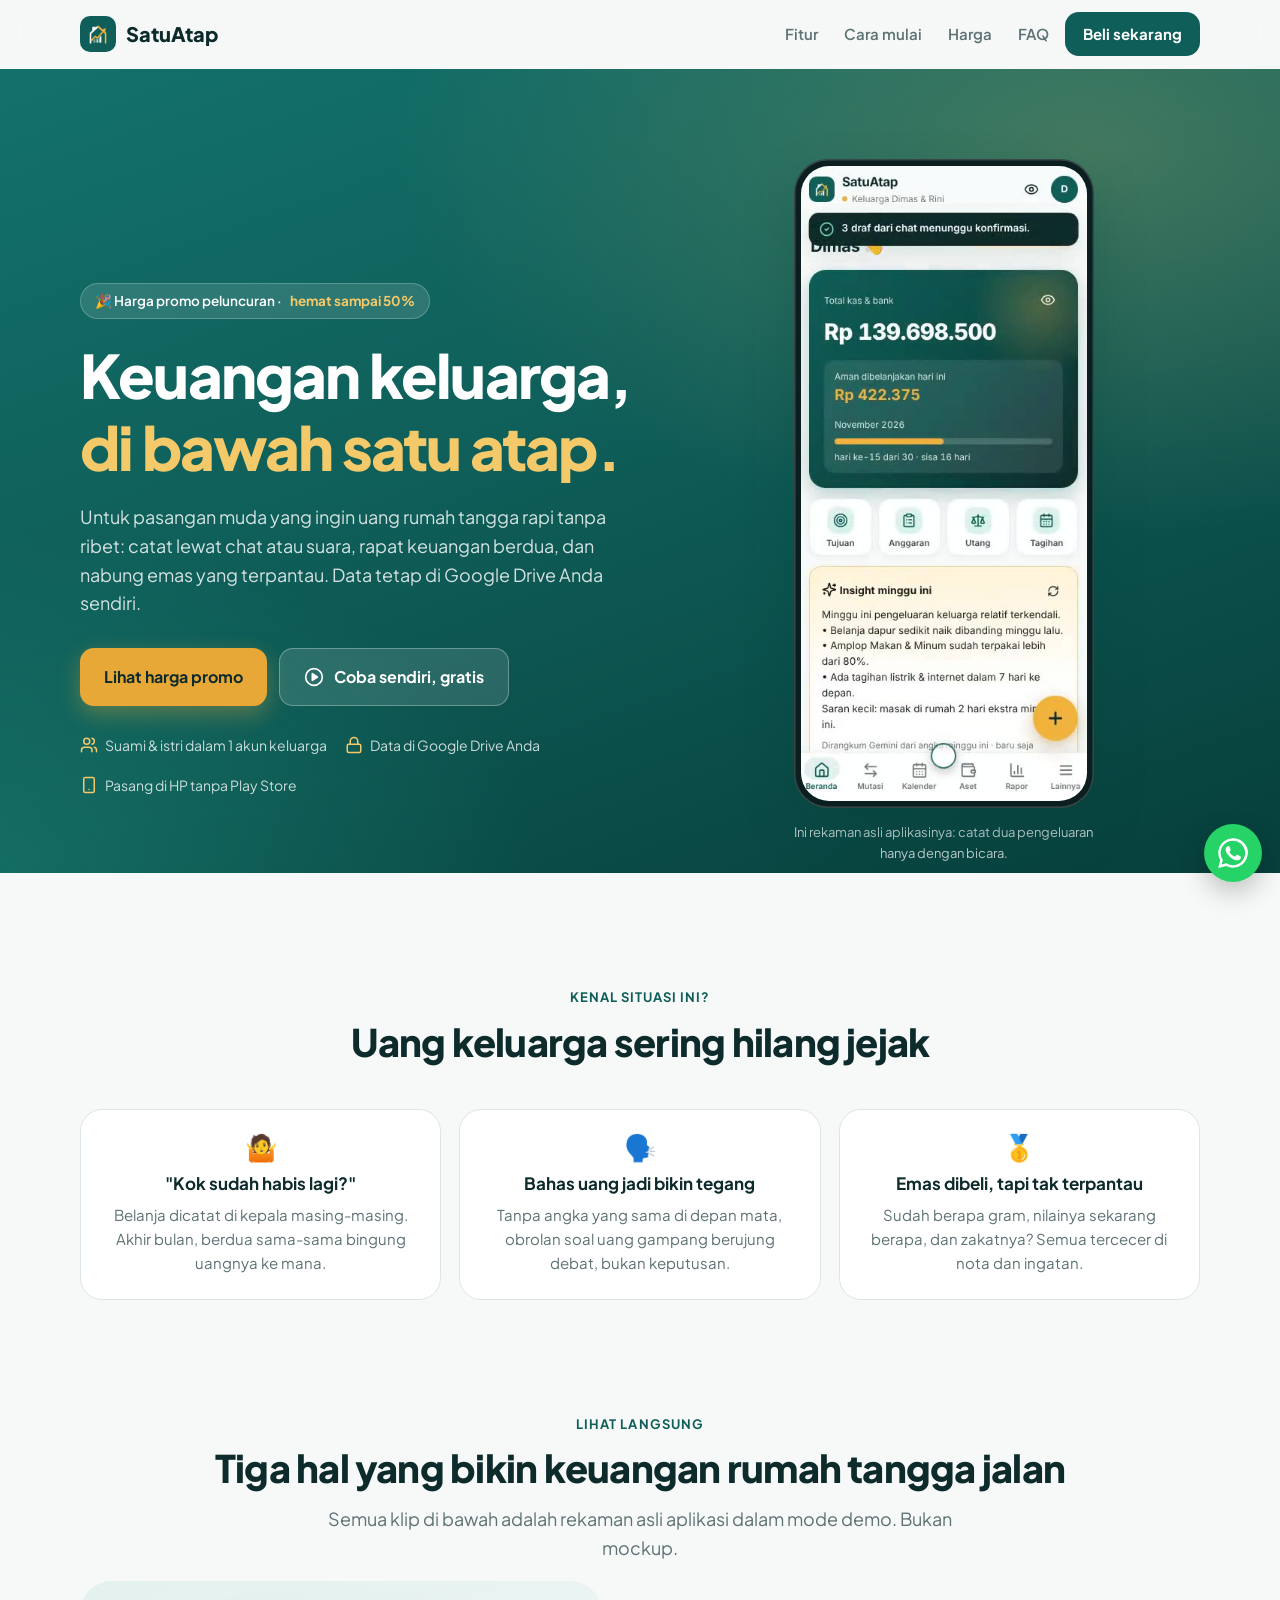
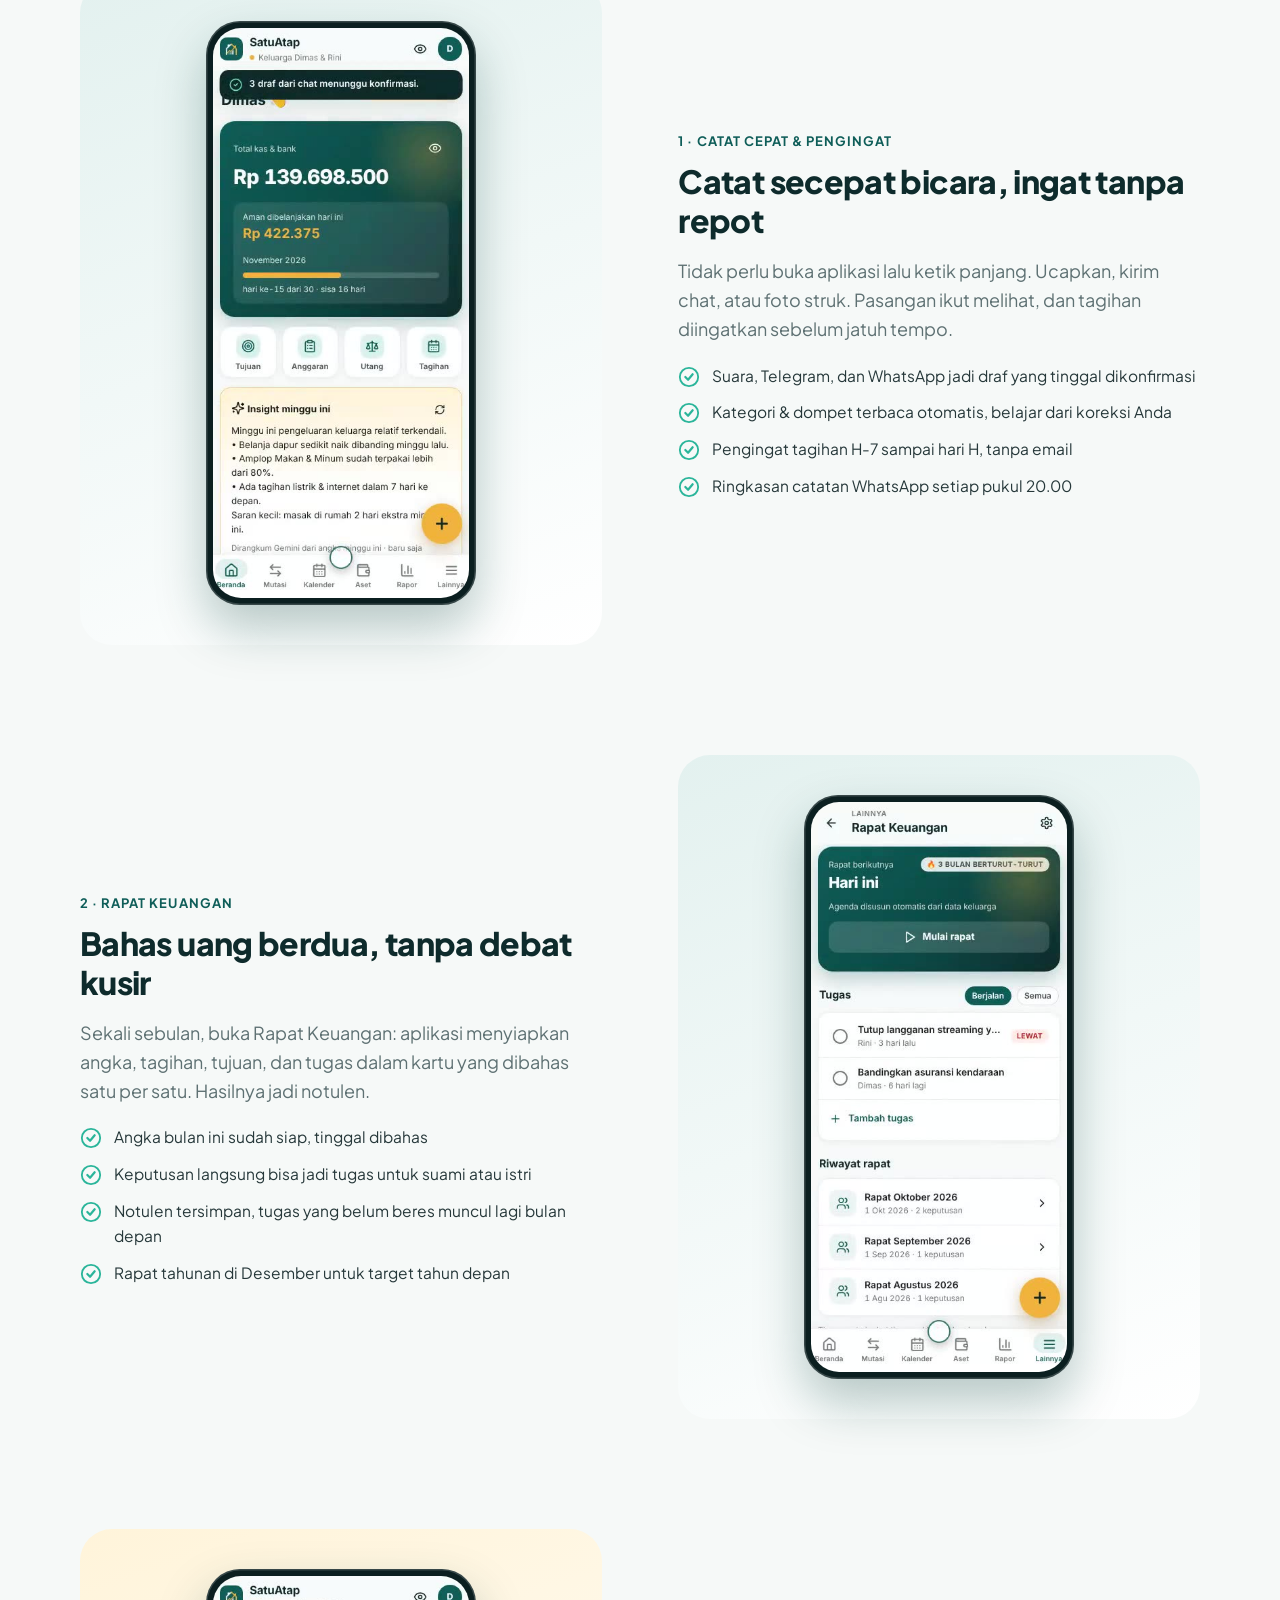
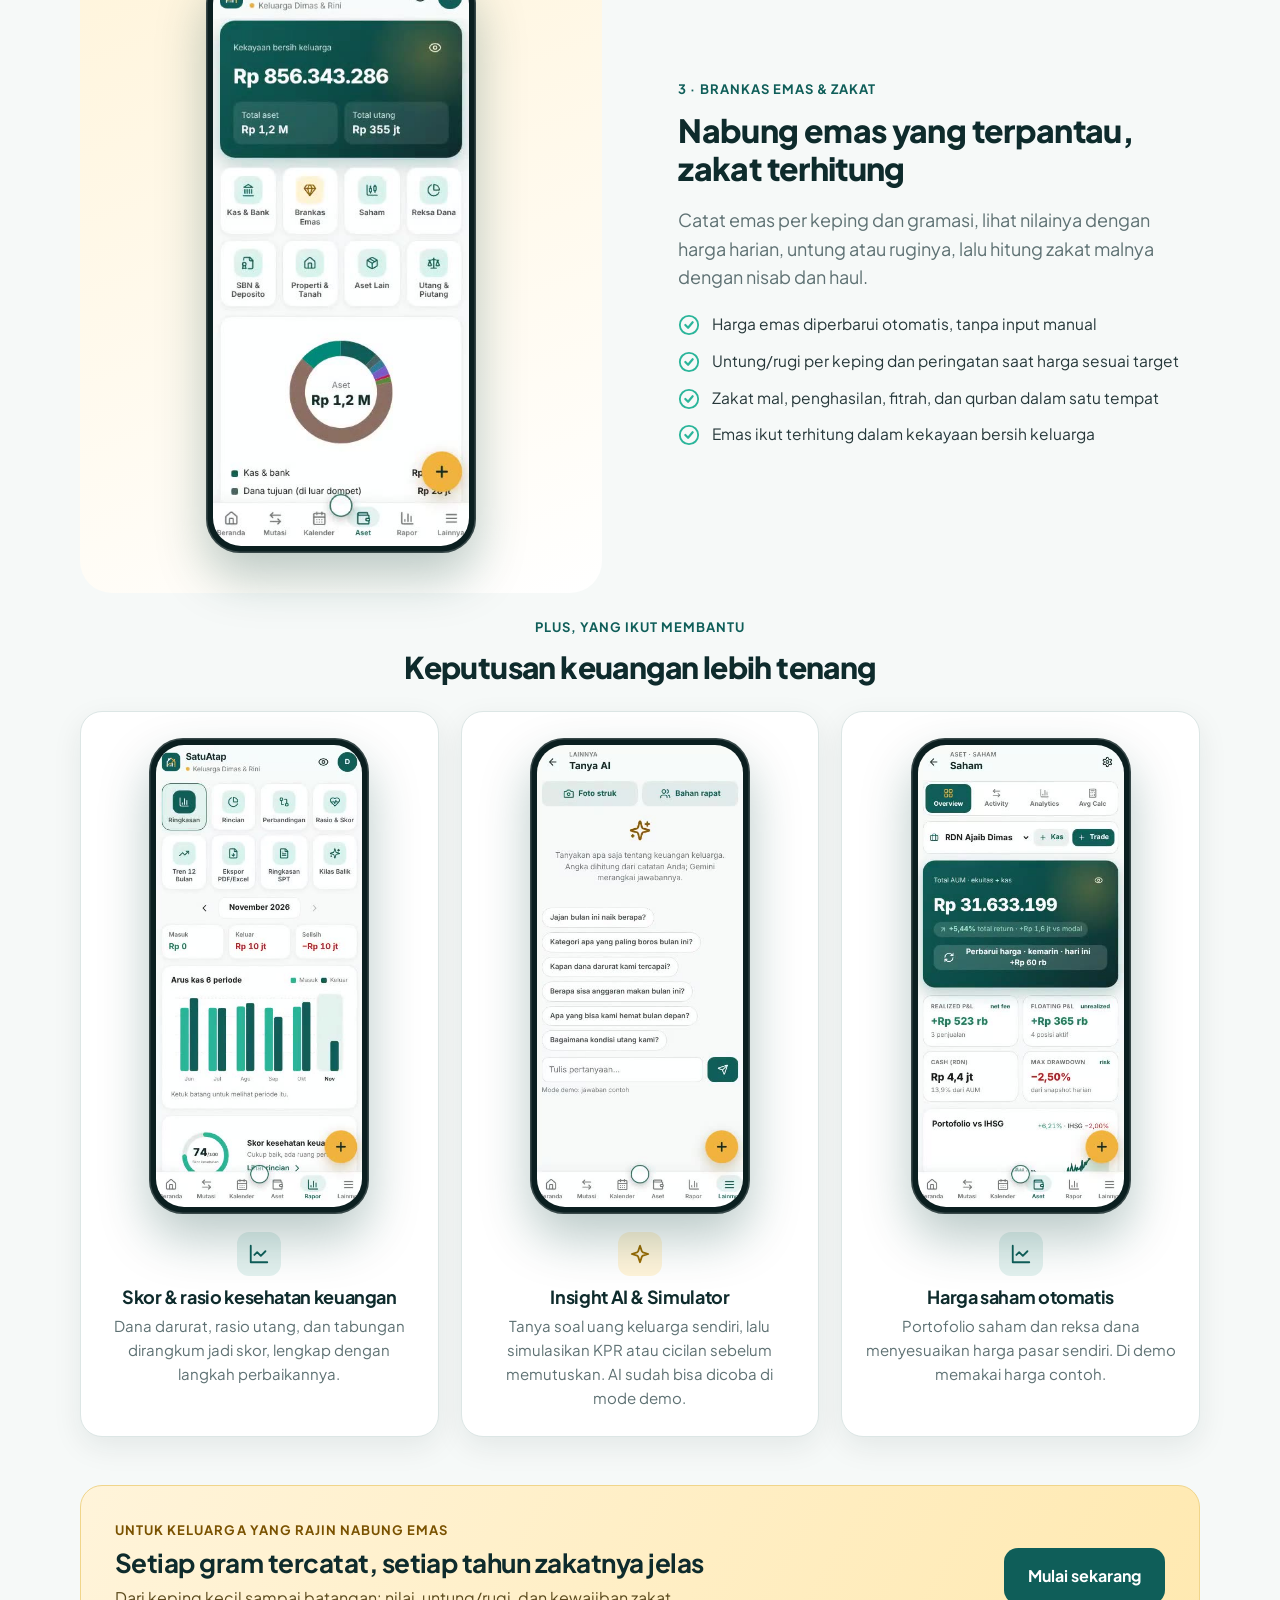
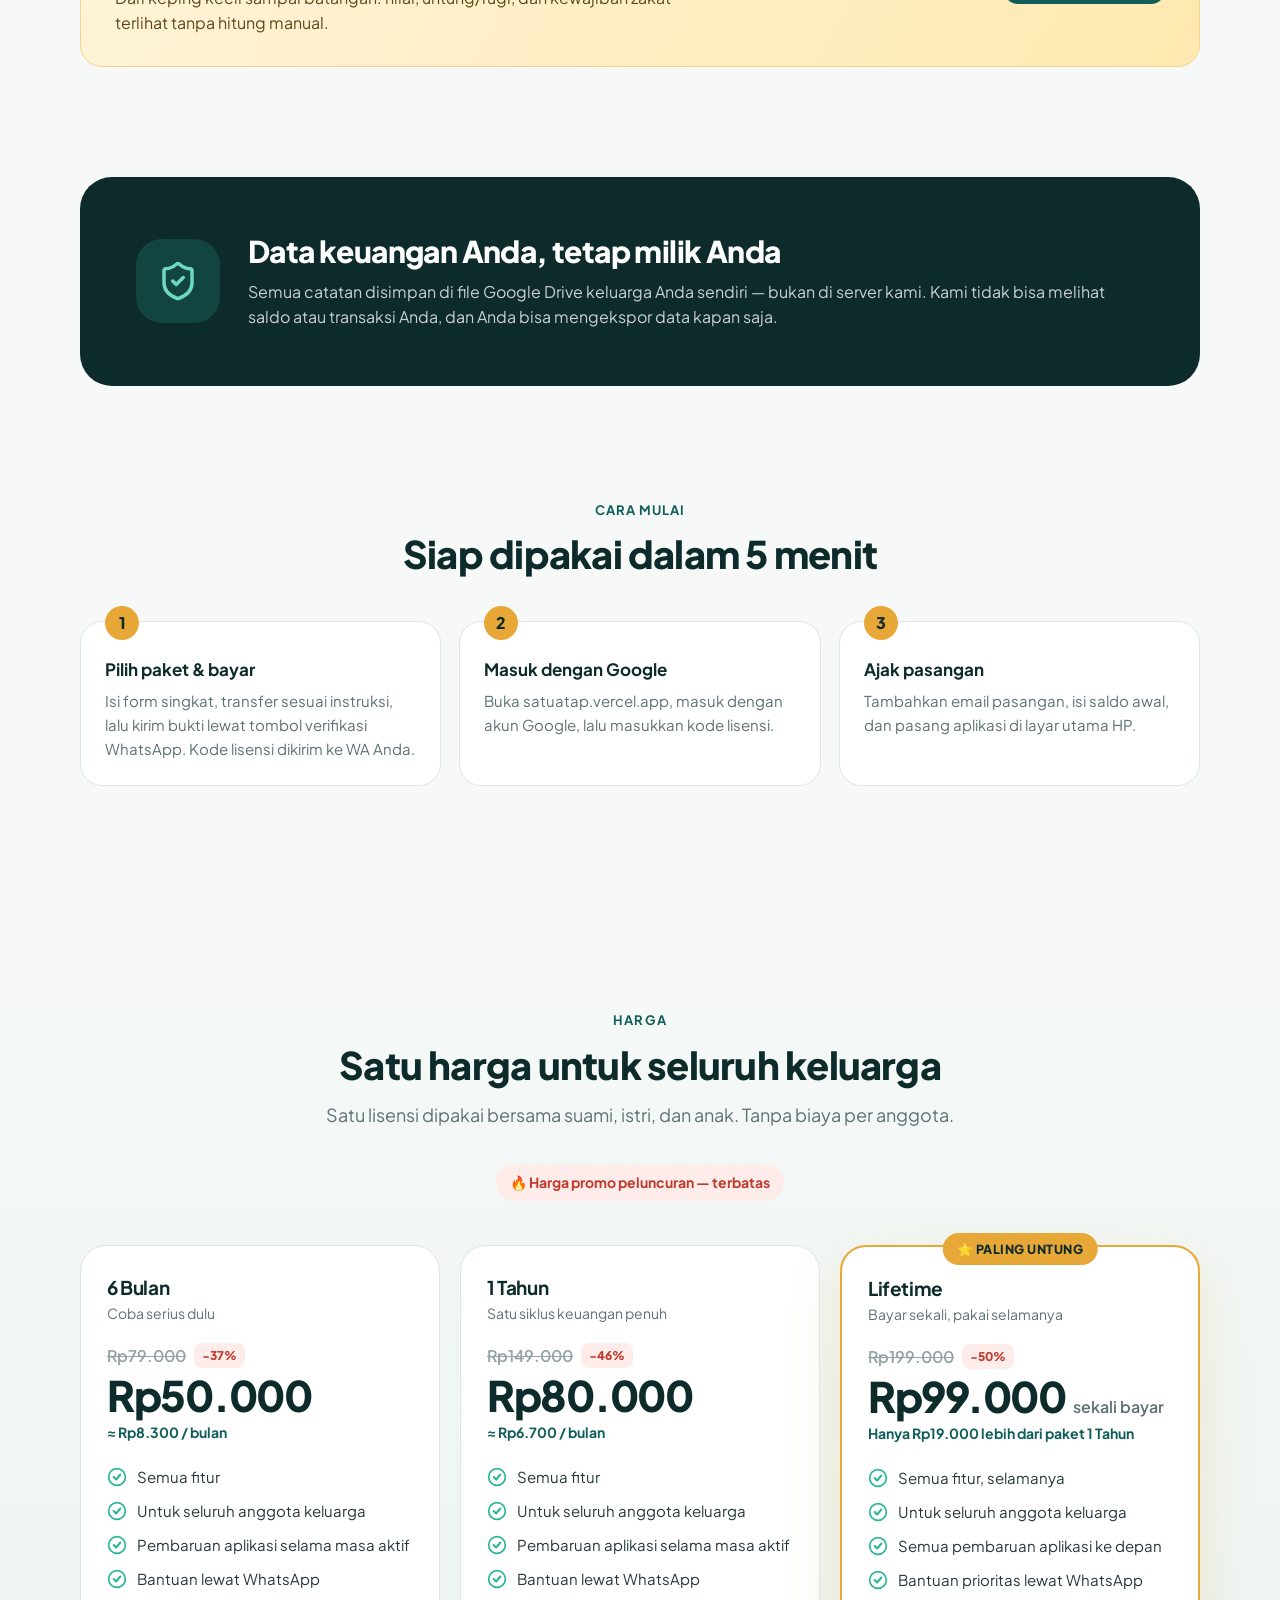
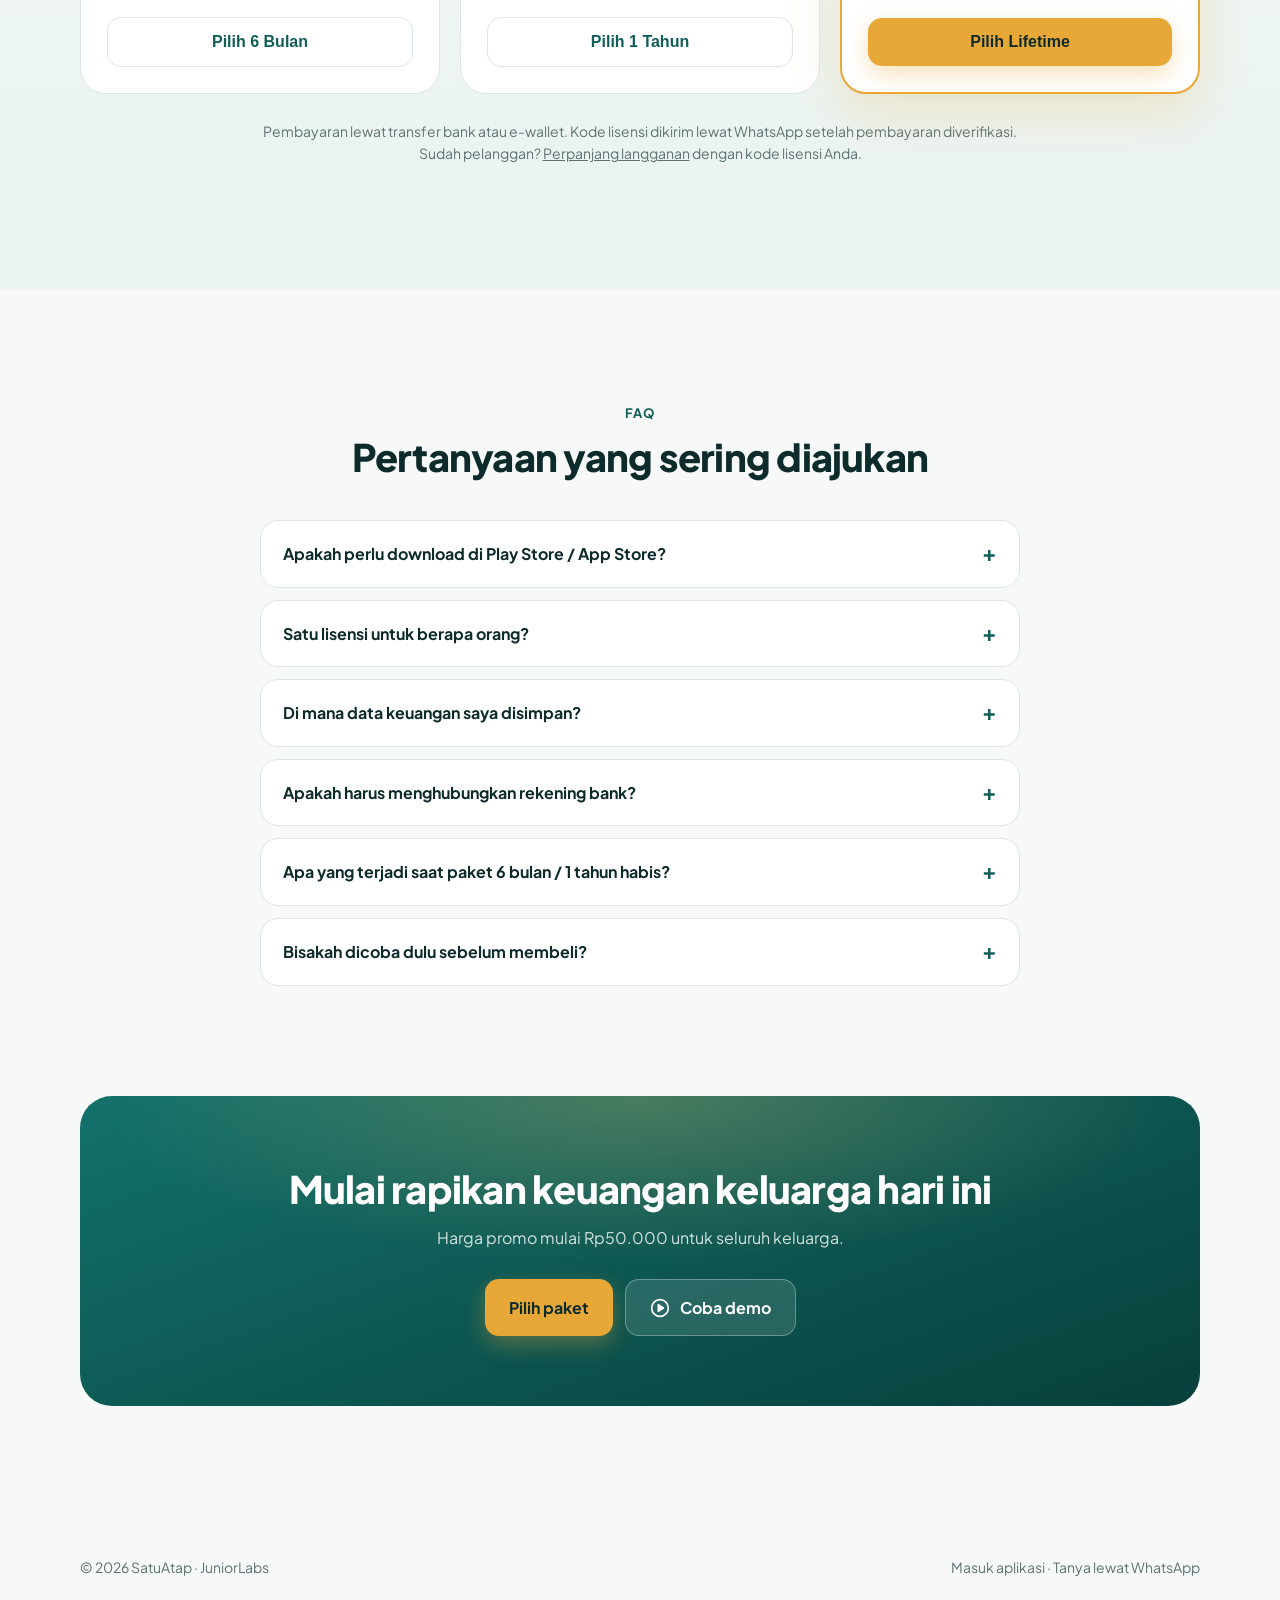
==== commit d4de3ea5: "Versi 1.7.4" ====
--- a/beli/index.html
+++ b/beli/index.html
@@ -204,6 +204,21 @@
   .resume span { overflow: hidden; text-overflow: ellipsis; white-space: nowrap; }
   .reveal { opacity: 0; transform: translateY(18px); transition: opacity .6s, transform .6s; } .reveal.in { opacity: 1; transform: none; }
   @media (prefers-reduced-motion: reduce) { .reveal { opacity: 1; transform: none; transition: none; } html { scroll-behavior: auto; } }
+
+  /* Video demo */
+  .vphone{position:relative;width:min(100%,270px);aspect-ratio:780/1688;margin-inline:auto;border-radius:34px;background:#0b1f20;padding:7px;box-shadow:0 24px 50px rgba(7,63,59,.28),0 0 0 1.5px rgba(255,255,255,.18) inset}
+  .vphone video{width:100%;height:100%;display:block;border-radius:28px;background:#E3F1EF;object-fit:cover}
+  .vphone.big{width:min(100%,300px)} .vphone.sm{width:min(100%,220px);margin-bottom:18px}
+  .hero-vid{display:flex;flex-direction:column;align-items:center;gap:14px;align-self:end;margin-bottom:-36px}
+  .vcap{color:rgba(255,255,255,.75);font-size:13px;text-align:center;max-width:300px;margin-bottom:46px}
+  .minis{display:grid;grid-template-columns:repeat(3,1fr);gap:22px;margin-top:26px}
+  .mini{background:#fff;border:1px solid var(--line);border-radius:var(--r);padding:26px 22px;box-shadow:var(--sh);text-align:center}
+  .mini .ic{width:44px;height:44px;border-radius:12px;display:grid;place-items:center;background:var(--pri-c);color:var(--pri);margin:0 auto 10px}
+  .mini .ic.gold{background:var(--gold-c);color:#9A6A00} .mini .ic svg{width:22px;height:22px}
+  .mini h3{font-size:18px;margin-bottom:6px} .mini p{margin:0;color:var(--muted);font-size:15px}
+  .gold-band{margin-top:48px;display:flex;gap:24px;align-items:center;justify-content:space-between;flex-wrap:wrap;background:linear-gradient(120deg,var(--gold-c),#FFE9B0);border:1px solid #F0D58A;border-radius:var(--r);padding:30px 34px}
+  .gold-band h3{font-size:clamp(20px,2.6vw,26px);margin:6px 0} .gold-band p{margin:0;color:#5b4a1d;max-width:560px}
+  @media (max-width:860px){.minis{grid-template-columns:1fr}.hero-vid{margin-bottom:-24px}}
 </style>
 </head>
 <body>
@@ -239,10 +254,10 @@
       <div>
         <span class="pill">🎉 Harga promo peluncuran · <b>hemat sampai 50%</b></span>
         <h1>Keuangan keluarga, <em>di bawah satu atap.</em></h1>
-        <p class="lead">Catat bareng pasangan, capai tujuan keluarga, dan pantau emas serta investasi — semua dalam satu aplikasi yang ringan di HP. Data tetap di Google Drive Anda sendiri.</p>
+        <p class="lead">Untuk pasangan muda yang ingin uang rumah tangga rapi tanpa ribet: catat lewat chat atau suara, rapat keuangan berdua, dan nabung emas yang terpantau. Data tetap di Google Drive Anda sendiri.</p>
         <div class="hero-cta">
           <a class="btn btn-gold" href="#harga">Lihat harga promo</a>
-          <a class="btn btn-ghost" href="../?demo" target="_blank" rel="noopener"><svg><use href="#i-play"/></svg>Coba demo gratis</a>
+          <a class="btn btn-ghost" href="../?demo" target="_blank" rel="noopener"><svg><use href="#i-play"/></svg>Coba sendiri, gratis</a>
         </div>
         <div class="hero-trust">
           <span><svg><use href="#i-users"/></svg>Suami & istri dalam 1 akun keluarga</span>
@@ -250,10 +265,9 @@
           <span><svg><use href="#i-phone"/></svg>Pasang di HP tanpa Play Store</span>
         </div>
       </div>
-      <div class="phones" aria-hidden="true">
-        <div class="phone p1"><img src="img/tujuan.webp" alt="" loading="lazy"></div>
-        <div class="phone p2"><img src="img/beranda.webp" alt=""></div>
-        <div class="phone p3"><img src="img/emas.webp" alt="" loading="lazy"></div>
+      <div class="hero-vid">
+        <div class="vphone big"><video data-v="catat" poster="vid/catat.jpg" muted loop playsinline preload="none" aria-label="Demo mencatat pengeluaran dengan suara"></video></div>
+        <small class="vcap">Ini rekaman asli aplikasinya: catat dua pengeluaran hanya dengan bicara.</small>
       </div>
     </div>
   </section>
@@ -263,59 +277,61 @@
       <span class="eyebrow">Kenal situasi ini?</span>
       <h2 style="margin-top:10px">Uang keluarga sering hilang jejak</h2>
       <div class="pain">
-        <div><span class="q">🤷</span><b>"Kok sudah habis lagi?"</b><p>Pengeluaran tercatat di kepala masing-masing. Akhir bulan suami dan istri sama-sama bingung uangnya ke mana.</p></div>
-        <div><span class="q">⏰</span><b>Tagihan kelewat</b><p>Listrik, cicilan, SPP, langganan — jatuh temponya beda-beda, dan dendanya baru ketahuan belakangan.</p></div>
-        <div><span class="q">🎯</span><b>Tujuan cuma jadi wacana</b><p>Dana darurat, DP rumah, sekolah anak, umrah — tidak jelas sudah berapa dan kapan tercapai.</p></div>
+        <div><span class="q">🤷</span><b>"Kok sudah habis lagi?"</b><p>Belanja dicatat di kepala masing-masing. Akhir bulan, berdua sama-sama bingung uangnya ke mana.</p></div>
+        <div><span class="q">🗣️</span><b>Bahas uang jadi bikin tegang</b><p>Tanpa angka yang sama di depan mata, obrolan soal uang gampang berujung debat, bukan keputusan.</p></div>
+        <div><span class="q">🥇</span><b>Emas dibeli, tapi tak terpantau</b><p>Sudah berapa gram, nilainya sekarang berapa, dan zakatnya? Semua tercecer di nota dan ingatan.</p></div>
       </div>
     </div>
   </section>
 
   <section id="fitur" style="padding-top:0">
     <div class="wrap center reveal">
-      <span class="eyebrow">Fitur</span>
-      <h2 style="margin-top:10px">Semua kebutuhan keuangan keluarga</h2>
-      <p class="lead" style="margin-top:14px">Dibuat untuk keluarga Indonesia: gajian, amplop anggaran, emas Antam, zakat, sampai reksa dana di Bibit.</p>
-    </div>
-    <div class="wrap feat-grid">
-      <div class="feat reveal"><div class="ic"><svg><use href="#i-chat"/></svg></div><h3>Catat secepat kirim chat</h3><p>Ketik "makan siang 45rb gopay" di Telegram atau WhatsApp, ucapkan lewat suara, atau foto struk — langsung jadi catatan.</p></div>
-      <div class="feat reveal"><div class="ic"><svg><use href="#i-users"/></svg></div><h3>Bareng pasangan</h3><p>Satu data keluarga untuk suami, istri, bahkan anak. Ada uang pribadi masing-masing yang tetap privat.</p></div>
-      <div class="feat reveal"><div class="ic"><svg><use href="#i-target"/></svg></div><h3>Tujuan & anggaran</h3><p>Celengan tujuan dengan target dan estimasi waktu tercapai, plus amplop anggaran dan bagi gaji otomatis.</p></div>
-      <div class="feat reveal"><div class="ic gold"><svg><use href="#i-gem"/></svg></div><h3>Brankas emas</h3><p>Catat per keping & gramasi, harga buyback harian, untung/rugi, dan peringatan saat harga sesuai target.</p></div>
-      <div class="feat reveal"><div class="ic"><svg><use href="#i-chart"/></svg></div><h3>Investasi lengkap</h3><p>Reksa dana per aplikasi & portofolio, jurnal saham dengan average price, SBN, deposito, properti — dalam kekayaan bersih.</p></div>
-      <div class="feat reveal"><div class="ic"><svg><use href="#i-bell"/></svg></div><h3>Pengingat tagihan</h3><p>Kalender tagihan & cicilan, pengingat H-7 sampai hari H ke Telegram dan WhatsApp, tanpa spam email.</p></div>
-      <div class="feat reveal"><div class="ic gold"><svg><use href="#i-heart"/></svg></div><h3>Zakat & sedekah</h3><p>Hitung zakat mal dengan nisab emas dan haul Hijriah, zakat penghasilan, fitrah, qurban, dan target sedekah.</p></div>
-      <div class="feat reveal"><div class="ic"><svg><use href="#i-spark"/></svg></div><h3>Asisten AI</h3><p>Insight mingguan, tanya jawab soal keuangan keluarga, serta simulasi KPR, cicilan, dan keputusan besar.</p></div>
-      <div class="feat reveal"><div class="ic"><svg><use href="#i-cal"/></svg></div><h3>Rapat keuangan</h3><p>Rangkuman bulanan seperti story: pemasukan, pengeluaran, tujuan, dan keputusan yang disepakati berdua.</p></div>
-    </div>
-  </section>
-
-  <section style="padding-top:0">
+      <span class="eyebrow">Lihat langsung</span>
+      <h2 style="margin-top:10px">Tiga hal yang bikin keuangan rumah tangga jalan</h2>
+      <p class="lead" style="margin-top:14px">Semua klip di bawah adalah rekaman asli aplikasi dalam mode demo. Bukan mockup.</p>
+    </div>
     <div class="wrap">
       <div class="spot reveal">
-        <div class="spot-img"><div class="phone"><img src="img/mutasi.webp" alt="Tampilan Mutasi SatuAtap" loading="lazy"></div></div>
+        <div class="spot-img"><div class="vphone"><video data-v="catat" poster="vid/catat.jpg" muted loop playsinline preload="none" aria-label="Demo catat deng2 suara"></video></div></div>
         <div>
-          <span class="eyebrow">Catat tanpa ribet</span>
-          <h3>Kirim chat, catatannya sampai ke pasangan</h3>
-          <p class="lead">Catatan dari Telegram, WhatsApp, suara, atau foto struk masuk sebagai draf. Anda atau pasangan cukup geser untuk menyimpan.</p>
-          <ul>
-            <li><svg><use href="#i-check"/></svg>Kategori & dompet terbaca otomatis, dan aplikasi belajar dari koreksi Anda</li>
-            <li><svg><use href="#i-check"/></svg>Ringkasan catatan WhatsApp setiap pukul 20.00</li>
-            <li><svg><use href="#i-check"/></svg>Impor mutasi CSV dari bank bila perlu</li>
-          </ul>
+          <span class="eyebrow">1 · Catat cepat & pengingat</span>
+          <h3>Catat secepat bicara, ingat tanpa repot</h3>
+          <p class="lead">Tidak perlu buka aplikasi lalu ketik panjang. Ucapkan, kirim chat, atau foto struk. Pasangan ikut melihat, dan tagihan diingatkan sebelum jatuh tempo.</p>
+          <ul><li><svg><use href="#i-check"/></svg>Suara, Telegram, dan WhatsApp jadi draf yang tinggal dikonfirmasi</li><li><svg><use href="#i-check"/></svg>Kategori & dompet terbaca otomatis, belajar dari koreksi Anda</li><li><svg><use href="#i-check"/></svg>Pengingat tagihan H-7 sampai hari H, tanpa email</li><li><svg><use href="#i-check"/></svg>Ringkasan catatan WhatsApp setiap pukul 20.00</li></ul>
         </div>
       </div>
       <div class="spot rev reveal">
-        <div class="spot-img gold"><div class="phone"><img src="img/aset.webp" alt="Tampilan Aset SatuAtap" loading="lazy"></div></div>
+        <div class="spot-img"><div class="vphone"><video data-v="rapat" poster="vid/rapat.jpg" muted loop playsinline preload="none" aria-label="Demo rapat keuangan"></video></div></div>
         <div>
-          <span class="eyebrow">Kekayaan bersih</span>
-          <h3>Lihat seluruh harta keluarga dalam satu layar</h3>
-          <p class="lead">Kas, emas, saham, reksa dana, SBN, properti, hingga utang dan piutang — dijumlahkan jadi kekayaan bersih, lengkap dengan tren pertumbuhannya.</p>
-          <ul>
-            <li><svg><use href="#i-check"/></svg>Harga emas dan saham diperbarui otomatis</li>
-            <li><svg><use href="#i-check"/></svg>Tahu milik siapa: suami, istri, atau bersama</li>
-            <li><svg><use href="#i-check"/></svg>Beli emas atau reksa dana langsung tercatat ke tujuan keluarga</li>
-          </ul>
+          <span class="eyebrow">2 · Rapat Keuangan</span>
+          <h3>Bahas uang berdua, tanpa debat kusir</h3>
+          <p class="lead">Sekali sebulan, buka Rapat Keuangan: aplikasi menyiapkan angka, tagihan, tujuan, dan tugas dalam kartu yang dibahas satu per satu. Hasilnya jadi notulen.</p>
+          <ul><li><svg><use href="#i-check"/></svg>Angka bulan ini sudah siap, tinggal dibahas</li><li><svg><use href="#i-check"/></svg>Keputusan langsung bisa jadi tugas untuk suami atau istri</li><li><svg><use href="#i-check"/></svg>Notulen tersimpan, tugas yang belum beres muncul lagi bulan depan</li><li><svg><use href="#i-check"/></svg>Rapat tahunan di Desember untuk target tahun depan</li></ul>
         </div>
+      </div>
+      <div class="spot reveal">
+        <div class="spot-img gold"><div class="vphone"><video data-v="emas" poster="vid/emas.jpg" muted loop playsinline preload="none" aria-label="Demo brankas emas dan zakat"></video></div></div>
+        <div>
+          <span class="eyebrow">3 · Brankas emas & zakat</span>
+          <h3>Nabung emas yang terpantau, zakat terhitung</h3>
+          <p class="lead">Catat emas per keping dan gramasi, lihat nilainya dengan harga harian, untung atau ruginya, lalu hitung zakat malnya dengan nisab dan haul.</p>
+          <ul><li><svg><use href="#i-check"/></svg>Harga emas diperbarui otomatis, tanpa input manual</li><li><svg><use href="#i-check"/></svg>Untung/rugi per keping dan peringatan saat harga sesuai target</li><li><svg><use href="#i-check"/></svg>Zakat mal, penghasilan, fitrah, dan qurban dalam satu tempat</li><li><svg><use href="#i-check"/></svg>Emas ikut terhitung dalam kekayaan bersih keluarga</li></ul>
+        </div>
+      </div>
+    </div>
+    <div class="wrap center reveal" style="margin-top:20px">
+      <span class="eyebrow">Plus, yang ikut membantu</span>
+      <h2 style="margin-top:10px;font-size:clamp(22px,3vw,30px)">Keputusan keuangan lebih tenang</h2>
+    </div>
+    <div class="wrap minis">
+      <div class="mini reveal"><div class="vphone sm"><video data-v="skor" poster="vid/skor.jpg" muted loop playsinline preload="none" aria-label="Demo skor"></video></div><div class="ic"><svg><use href="#i-chart"/></svg></div><h3>Skor & rasio kesehatan keuangan</h3><p>Dana darurat, rasio utang, dan tabungan dirangkum jadi skor, lengkap dengan langkah perbaikannya.</p></div>
+      <div class="mini reveal"><div class="vphone sm"><video data-v="ai" poster="vid/ai.jpg" muted loop playsinline preload="none" aria-label="Demo AI"></video></div><div class="ic gold"><svg><use href="#i-spark"/></svg></div><h3>Insight AI & Simulator</h3><p>Tanya soal uang keluarga sendiri, lalu simulasikan KPR atau cicilan sebelum memutuskan. AI sudah bisa dicoba di mode demo.</p></div>
+      <div class="mini reveal"><div class="vphone sm"><video data-v="saham" poster="vid/saham.jpg" muted loop playsinline preload="none" aria-label="Demo saham"></video></div><div class="ic"><svg><use href="#i-chart"/></svg></div><h3>Harga saham otomatis</h3><p>Portofolio saham dan reksa dana menyesuaikan harga pasar sendiri. Di demo memakai harga contoh.</p></div>
+    </div>
+    <div class="wrap">
+      <div class="gold-band reveal">
+        <div><span class="eyebrow" style="color:#7A5200">Untuk keluarga yang rajin nabung emas</span><h3>Setiap gram tercatat, setiap tahun zakatnya jelas</h3><p>Dari keping kecil sampai batangan: nilai, untung/rugi, dan kewajiban zakat terlihat tanpa hitung manual.</p></div>
+        <a class="btn btn-pri" href="#harga">Mulai sekarang</a>
       </div>
     </div>
   </section>
@@ -547,6 +563,16 @@
   addEventListener('scroll', () => nav.classList.toggle('scrolled', scrollY > 8), { passive: true });
   const io = 'IntersectionObserver' in window ? new IntersectionObserver(es => es.forEach(e => { if (e.isIntersecting) { e.target.classList.add('in'); io.unobserve(e.target); } }), { threshold: .12 }) : null;
   document.querySelectorAll('.reveal').forEach(el => io ? io.observe(el) : el.classList.add('in'));
+
+  /* Video lazy: muat & putar saat terlihat, jeda saat keluar layar */
+  (function(){
+    const vs=[...document.querySelectorAll('video[data-v]')];
+    const muat=v=>{ if(!v.src){ v.src='vid/'+v.dataset.v+'.mp4'; } };
+    if(!('IntersectionObserver' in window)){ vs.forEach(v=>{muat(v);v.play&&v.play().catch(()=>{});}); return; }
+    const io=new IntersectionObserver(es=>es.forEach(e=>{ const v=e.target; if(e.isIntersecting){ muat(v); const p=v.play(); p&&p.catch(()=>{}); } else v.pause(); }),{threshold:.35,rootMargin:'120px 0px'});
+    vs.forEach(v=>io.observe(v));
+    if(matchMedia('(prefers-reduced-motion: reduce)').matches) vs.forEach(v=>{v.removeAttribute('loop');});
+  })();
 </script>
 </body>
 </html>
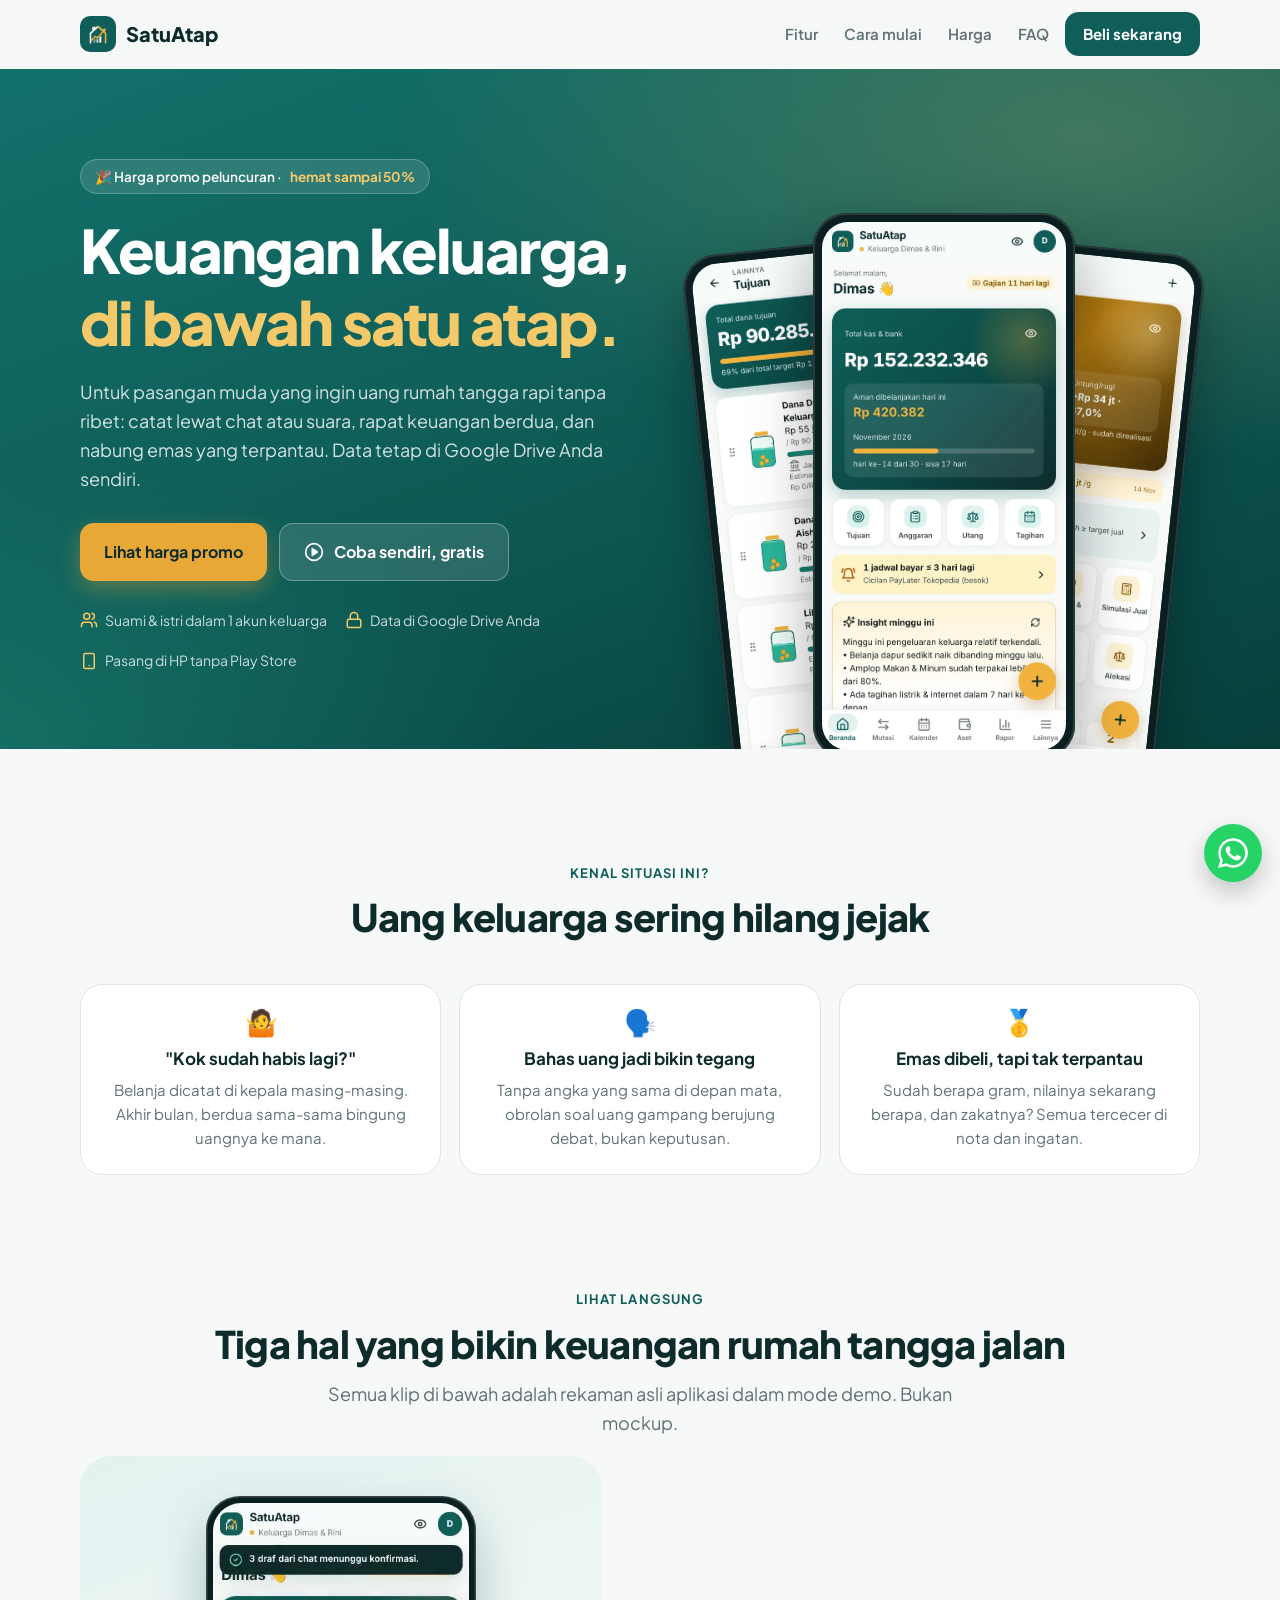
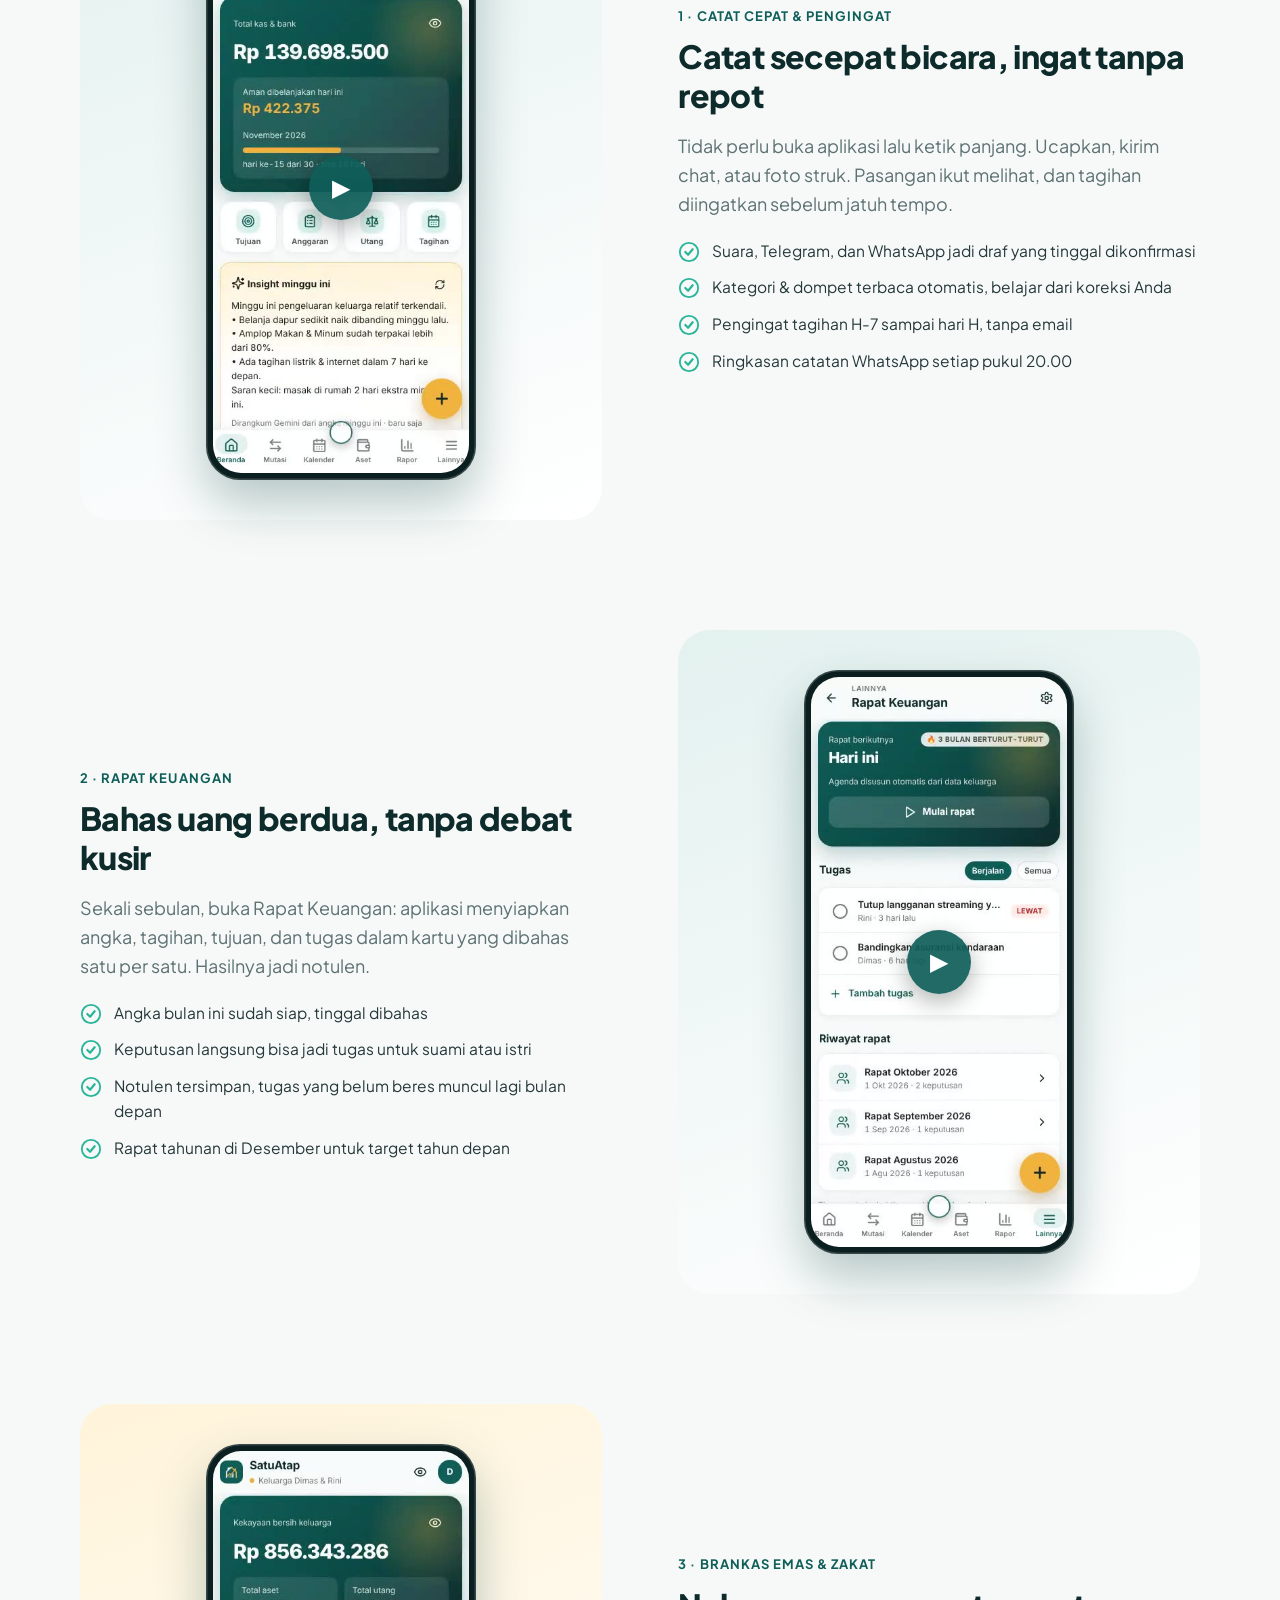
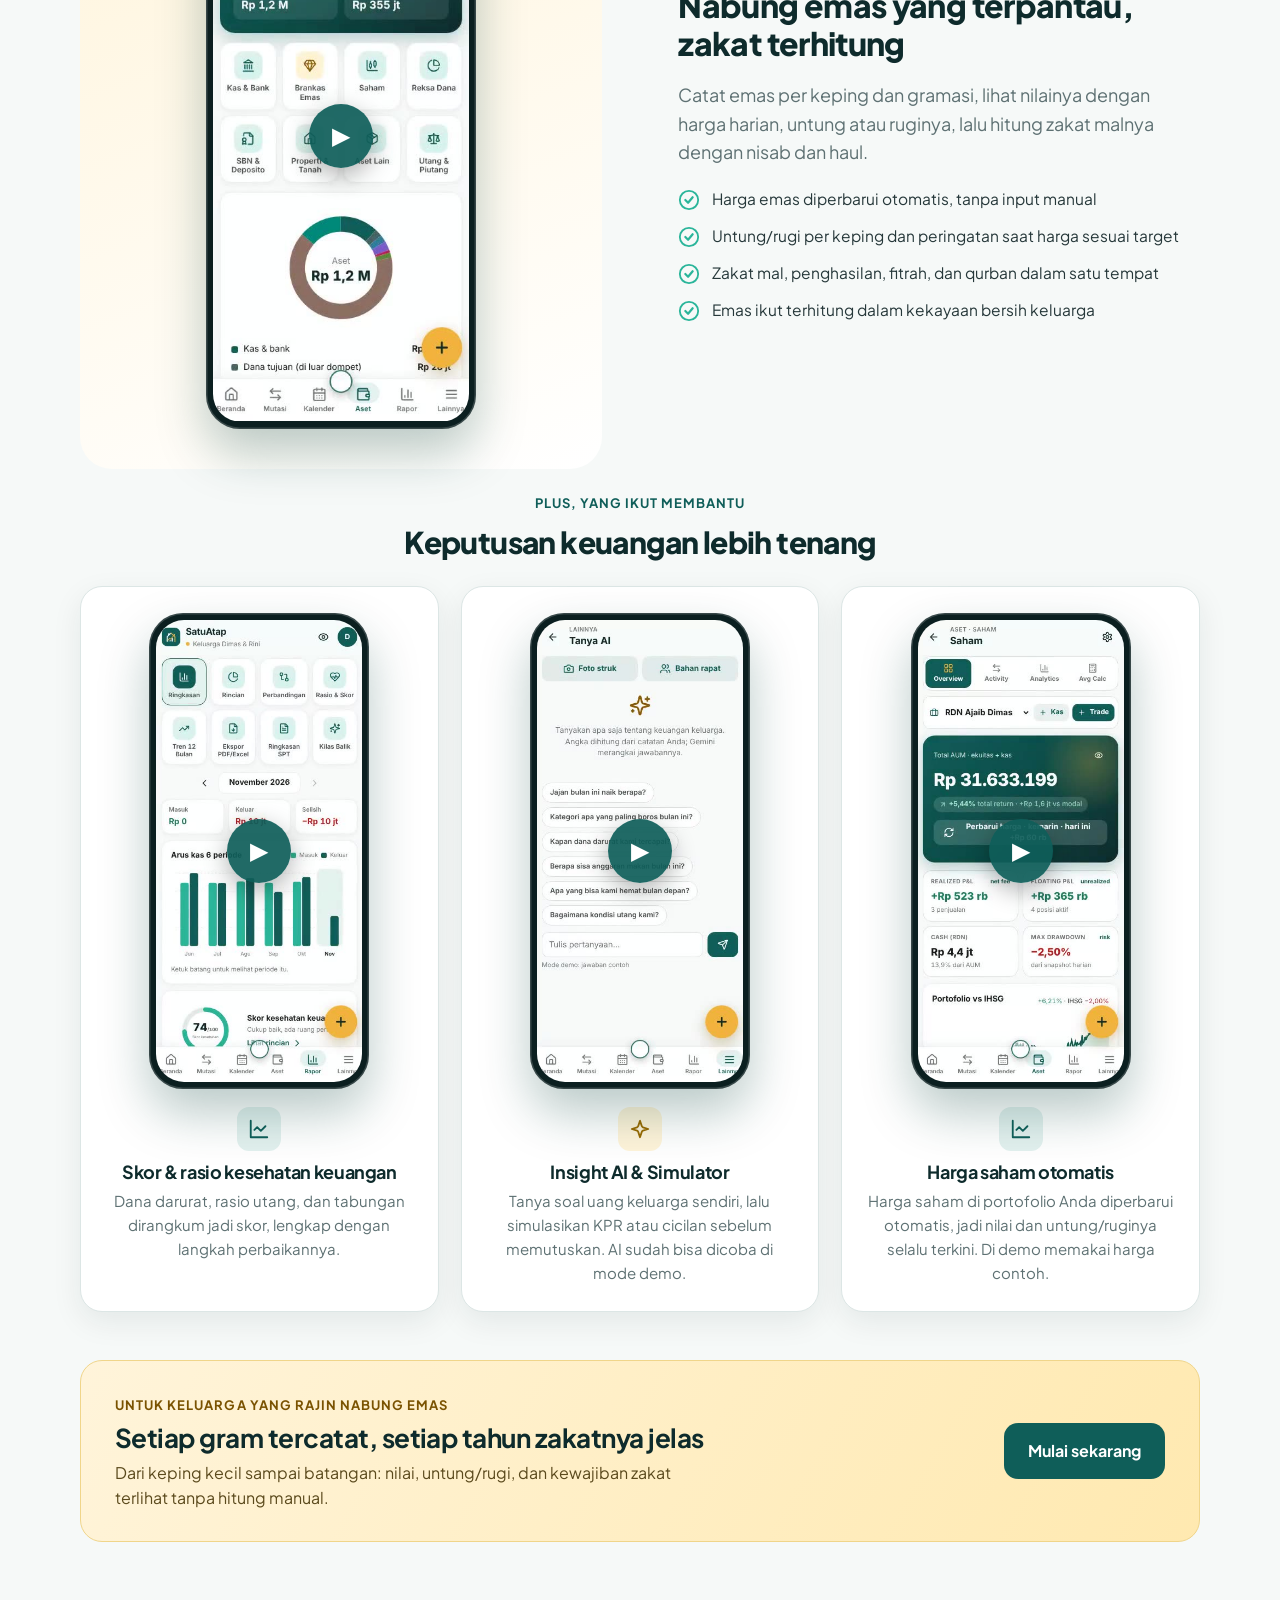
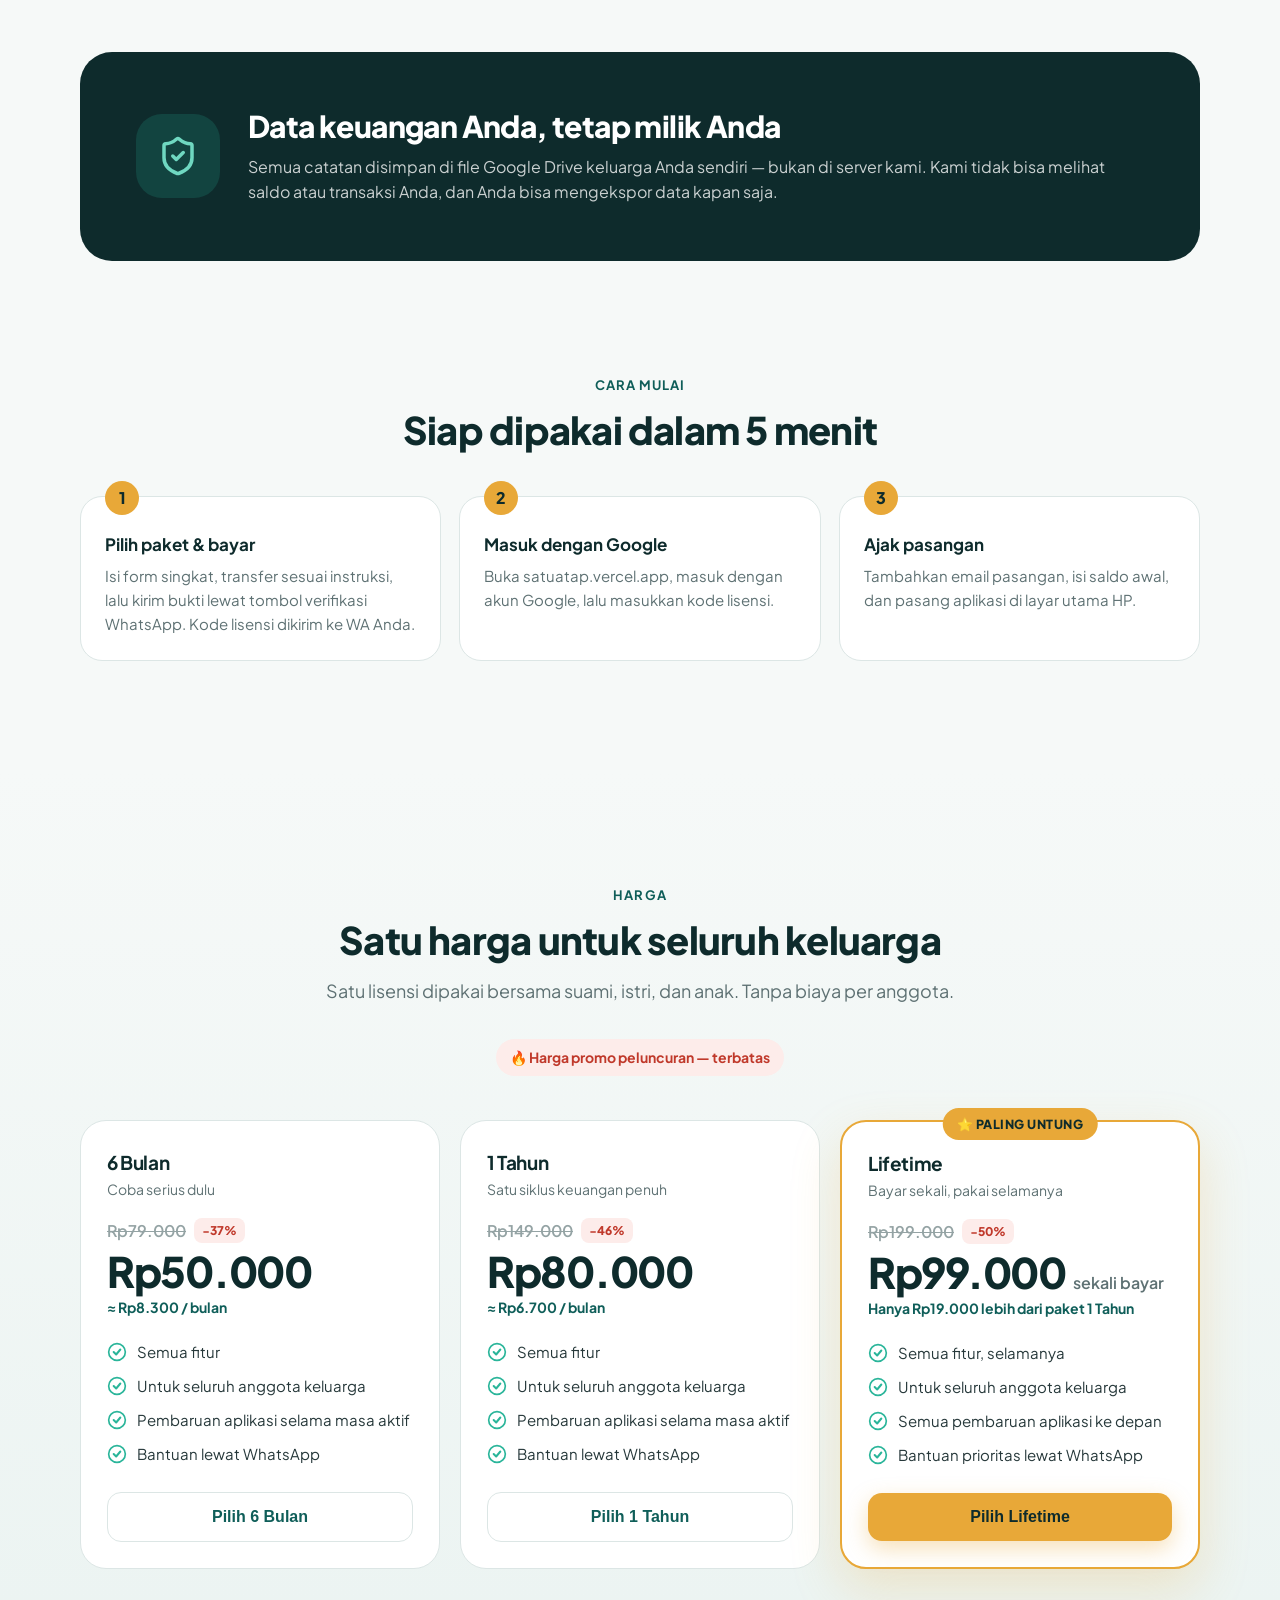
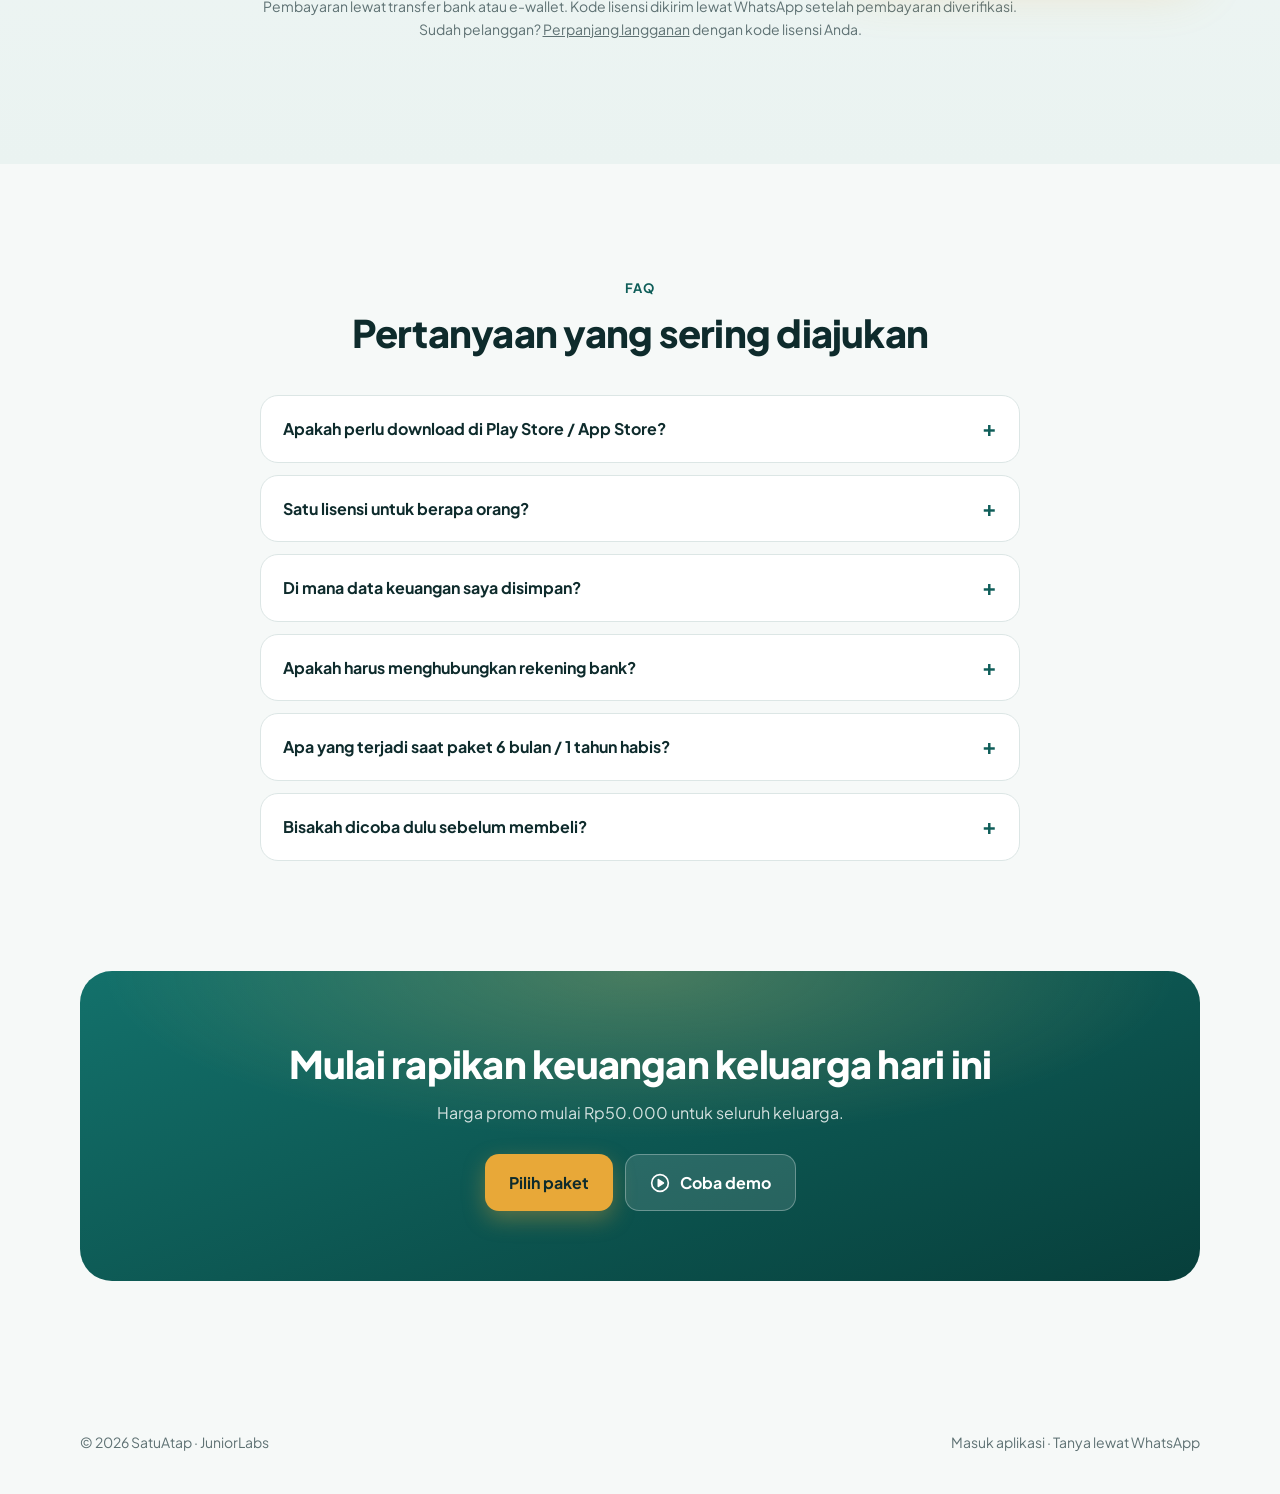
==== commit 6fda5ea8: "Fixed V1.7.4" ====
--- a/beli/index.html
+++ b/beli/index.html
@@ -219,6 +219,7 @@
   .gold-band{margin-top:48px;display:flex;gap:24px;align-items:center;justify-content:space-between;flex-wrap:wrap;background:linear-gradient(120deg,var(--gold-c),#FFE9B0);border:1px solid #F0D58A;border-radius:var(--r);padding:30px 34px}
   .gold-band h3{font-size:clamp(20px,2.6vw,26px);margin:6px 0} .gold-band p{margin:0;color:#5b4a1d;max-width:560px}
   @media (max-width:860px){.minis{grid-template-columns:1fr}.hero-vid{margin-bottom:-24px}}
+  .vplay{position:absolute;inset:0;margin:auto;width:64px;height:64px;border-radius:50%;border:0;background:rgba(15,94,89,.92);color:#fff;font-size:24px;box-shadow:0 8px 24px rgba(0,0,0,.3);cursor:pointer}
 </style>
 </head>
 <body>
@@ -265,9 +266,10 @@
           <span><svg><use href="#i-phone"/></svg>Pasang di HP tanpa Play Store</span>
         </div>
       </div>
-      <div class="hero-vid">
-        <div class="vphone big"><video data-v="catat" poster="vid/catat.jpg" muted loop playsinline preload="none" aria-label="Demo mencatat pengeluaran dengan suara"></video></div>
-        <small class="vcap">Ini rekaman asli aplikasinya: catat dua pengeluaran hanya dengan bicara.</small>
+      <div class="phones" aria-hidden="true">
+        <div class="phone p1"><img src="img/tujuan.webp" alt="" loading="lazy"></div>
+        <div class="phone p2"><img src="img/beranda.webp" alt=""></div>
+        <div class="phone p3"><img src="img/emas.webp" alt="" loading="lazy"></div>
       </div>
     </div>
   </section>
@@ -292,7 +294,7 @@
     </div>
     <div class="wrap">
       <div class="spot reveal">
-        <div class="spot-img"><div class="vphone"><video data-v="catat" poster="vid/catat.jpg" muted loop playsinline preload="none" aria-label="Demo catat deng2 suara"></video></div></div>
+        <div class="spot-img"><div class="vphone"><video data-v="catat" poster="vid/catat.jpg" muted loop playsinline preload="metadata" aria-label="Demo catat deng2 suara"></video></div></div>
         <div>
           <span class="eyebrow">1 · Catat cepat & pengingat</span>
           <h3>Catat secepat bicara, ingat tanpa repot</h3>
@@ -301,7 +303,7 @@
         </div>
       </div>
       <div class="spot rev reveal">
-        <div class="spot-img"><div class="vphone"><video data-v="rapat" poster="vid/rapat.jpg" muted loop playsinline preload="none" aria-label="Demo rapat keuangan"></video></div></div>
+        <div class="spot-img"><div class="vphone"><video data-v="rapat" poster="vid/rapat.jpg" muted loop playsinline preload="metadata" aria-label="Demo rapat keuangan"></video></div></div>
         <div>
           <span class="eyebrow">2 · Rapat Keuangan</span>
           <h3>Bahas uang berdua, tanpa debat kusir</h3>
@@ -310,7 +312,7 @@
         </div>
       </div>
       <div class="spot reveal">
-        <div class="spot-img gold"><div class="vphone"><video data-v="emas" poster="vid/emas.jpg" muted loop playsinline preload="none" aria-label="Demo brankas emas dan zakat"></video></div></div>
+        <div class="spot-img gold"><div class="vphone"><video data-v="emas" poster="vid/emas.jpg" muted loop playsinline preload="metadata" aria-label="Demo brankas emas dan zakat"></video></div></div>
         <div>
           <span class="eyebrow">3 · Brankas emas & zakat</span>
           <h3>Nabung emas yang terpantau, zakat terhitung</h3>
@@ -324,9 +326,9 @@
       <h2 style="margin-top:10px;font-size:clamp(22px,3vw,30px)">Keputusan keuangan lebih tenang</h2>
     </div>
     <div class="wrap minis">
-      <div class="mini reveal"><div class="vphone sm"><video data-v="skor" poster="vid/skor.jpg" muted loop playsinline preload="none" aria-label="Demo skor"></video></div><div class="ic"><svg><use href="#i-chart"/></svg></div><h3>Skor & rasio kesehatan keuangan</h3><p>Dana darurat, rasio utang, dan tabungan dirangkum jadi skor, lengkap dengan langkah perbaikannya.</p></div>
-      <div class="mini reveal"><div class="vphone sm"><video data-v="ai" poster="vid/ai.jpg" muted loop playsinline preload="none" aria-label="Demo AI"></video></div><div class="ic gold"><svg><use href="#i-spark"/></svg></div><h3>Insight AI & Simulator</h3><p>Tanya soal uang keluarga sendiri, lalu simulasikan KPR atau cicilan sebelum memutuskan. AI sudah bisa dicoba di mode demo.</p></div>
-      <div class="mini reveal"><div class="vphone sm"><video data-v="saham" poster="vid/saham.jpg" muted loop playsinline preload="none" aria-label="Demo saham"></video></div><div class="ic"><svg><use href="#i-chart"/></svg></div><h3>Harga saham otomatis</h3><p>Portofolio saham dan reksa dana menyesuaikan harga pasar sendiri. Di demo memakai harga contoh.</p></div>
+      <div class="mini reveal"><div class="vphone sm"><video data-v="skor" poster="vid/skor.jpg" muted loop playsinline preload="metadata" aria-label="Demo skor"></video></div><div class="ic"><svg><use href="#i-chart"/></svg></div><h3>Skor & rasio kesehatan keuangan</h3><p>Dana darurat, rasio utang, dan tabungan dirangkum jadi skor, lengkap dengan langkah perbaikannya.</p></div>
+      <div class="mini reveal"><div class="vphone sm"><video data-v="ai" poster="vid/ai.jpg" muted loop playsinline preload="metadata" aria-label="Demo AI"></video></div><div class="ic gold"><svg><use href="#i-spark"/></svg></div><h3>Insight AI & Simulator</h3><p>Tanya soal uang keluarga sendiri, lalu simulasikan KPR atau cicilan sebelum memutuskan. AI sudah bisa dicoba di mode demo.</p></div>
+      <div class="mini reveal"><div class="vphone sm"><video data-v="saham" poster="vid/saham.jpg" muted loop playsinline preload="metadata" aria-label="Demo saham"></video></div><div class="ic"><svg><use href="#i-chart"/></svg></div><h3>Harga saham otomatis</h3><p>Harga saham di portofolio Anda diperbarui otomatis, jadi nilai dan untung/ruginya selalu terkini. Di demo memakai harga contoh.</p></div>
     </div>
     <div class="wrap">
       <div class="gold-band reveal">
@@ -564,14 +566,22 @@
   const io = 'IntersectionObserver' in window ? new IntersectionObserver(es => es.forEach(e => { if (e.isIntersecting) { e.target.classList.add('in'); io.unobserve(e.target); } }), { threshold: .12 }) : null;
   document.querySelectorAll('.reveal').forEach(el => io ? io.observe(el) : el.classList.add('in'));
 
-  /* Video lazy: muat & putar saat terlihat, jeda saat keluar layar */
+  /* Video: src diset langsung (poster tetap tampil), putar saat terlihat, tombol ▶ bila autoplay ditolak */
   (function(){
     const vs=[...document.querySelectorAll('video[data-v]')];
-    const muat=v=>{ if(!v.src){ v.src='vid/'+v.dataset.v+'.mp4'; } };
-    if(!('IntersectionObserver' in window)){ vs.forEach(v=>{muat(v);v.play&&v.play().catch(()=>{});}); return; }
-    const io=new IntersectionObserver(es=>es.forEach(e=>{ const v=e.target; if(e.isIntersecting){ muat(v); const p=v.play(); p&&p.catch(()=>{}); } else v.pause(); }),{threshold:.35,rootMargin:'120px 0px'});
+    vs.forEach(v=>{
+      v.muted=true; v.setAttribute('muted',''); v.setAttribute('webkit-playsinline','');
+      v.src='vid/'+v.dataset.v+'.mp4';
+      const f=v.parentNode; const b=document.createElement('button');
+      b.type='button'; b.className='vplay'; b.setAttribute('aria-label','Putar video'); b.innerHTML='▶'; b.hidden=true; f.appendChild(b);
+      const coba=()=>{ const p=v.play(); if(p&&p.catch) p.catch(()=>{ b.hidden=false; }); };
+      b.onclick=()=>{ b.hidden=true; v.play().catch(()=>{ b.hidden=false; }); };
+      v.addEventListener('playing',()=>{ b.hidden=true; });
+      v._coba=coba;
+    });
+    if(!('IntersectionObserver' in window)){ vs.forEach(v=>v._coba()); return; }
+    const io=new IntersectionObserver(es=>es.forEach(e=>{ const v=e.target; if(e.isIntersecting) v._coba(); else v.pause(); }),{threshold:.25});
     vs.forEach(v=>io.observe(v));
-    if(matchMedia('(prefers-reduced-motion: reduce)').matches) vs.forEach(v=>{v.removeAttribute('loop');});
   })();
 </script>
 </body>
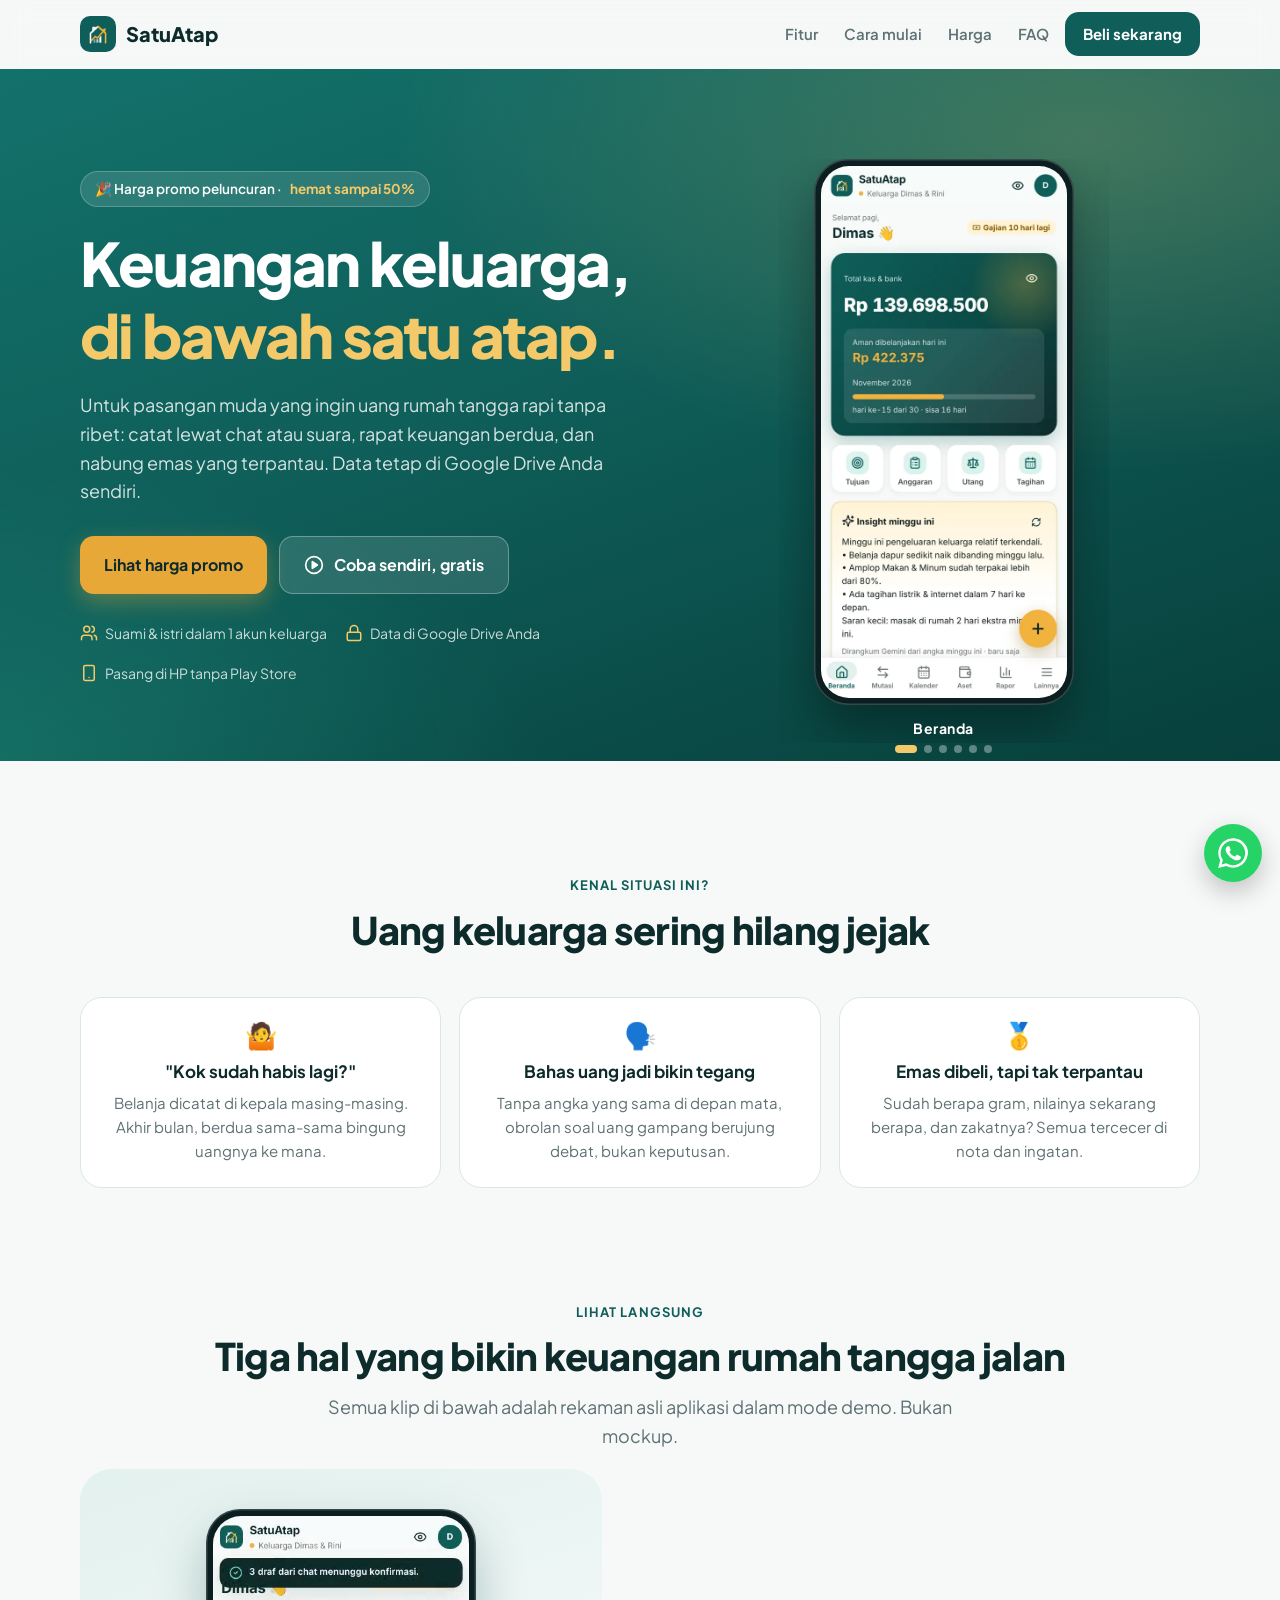
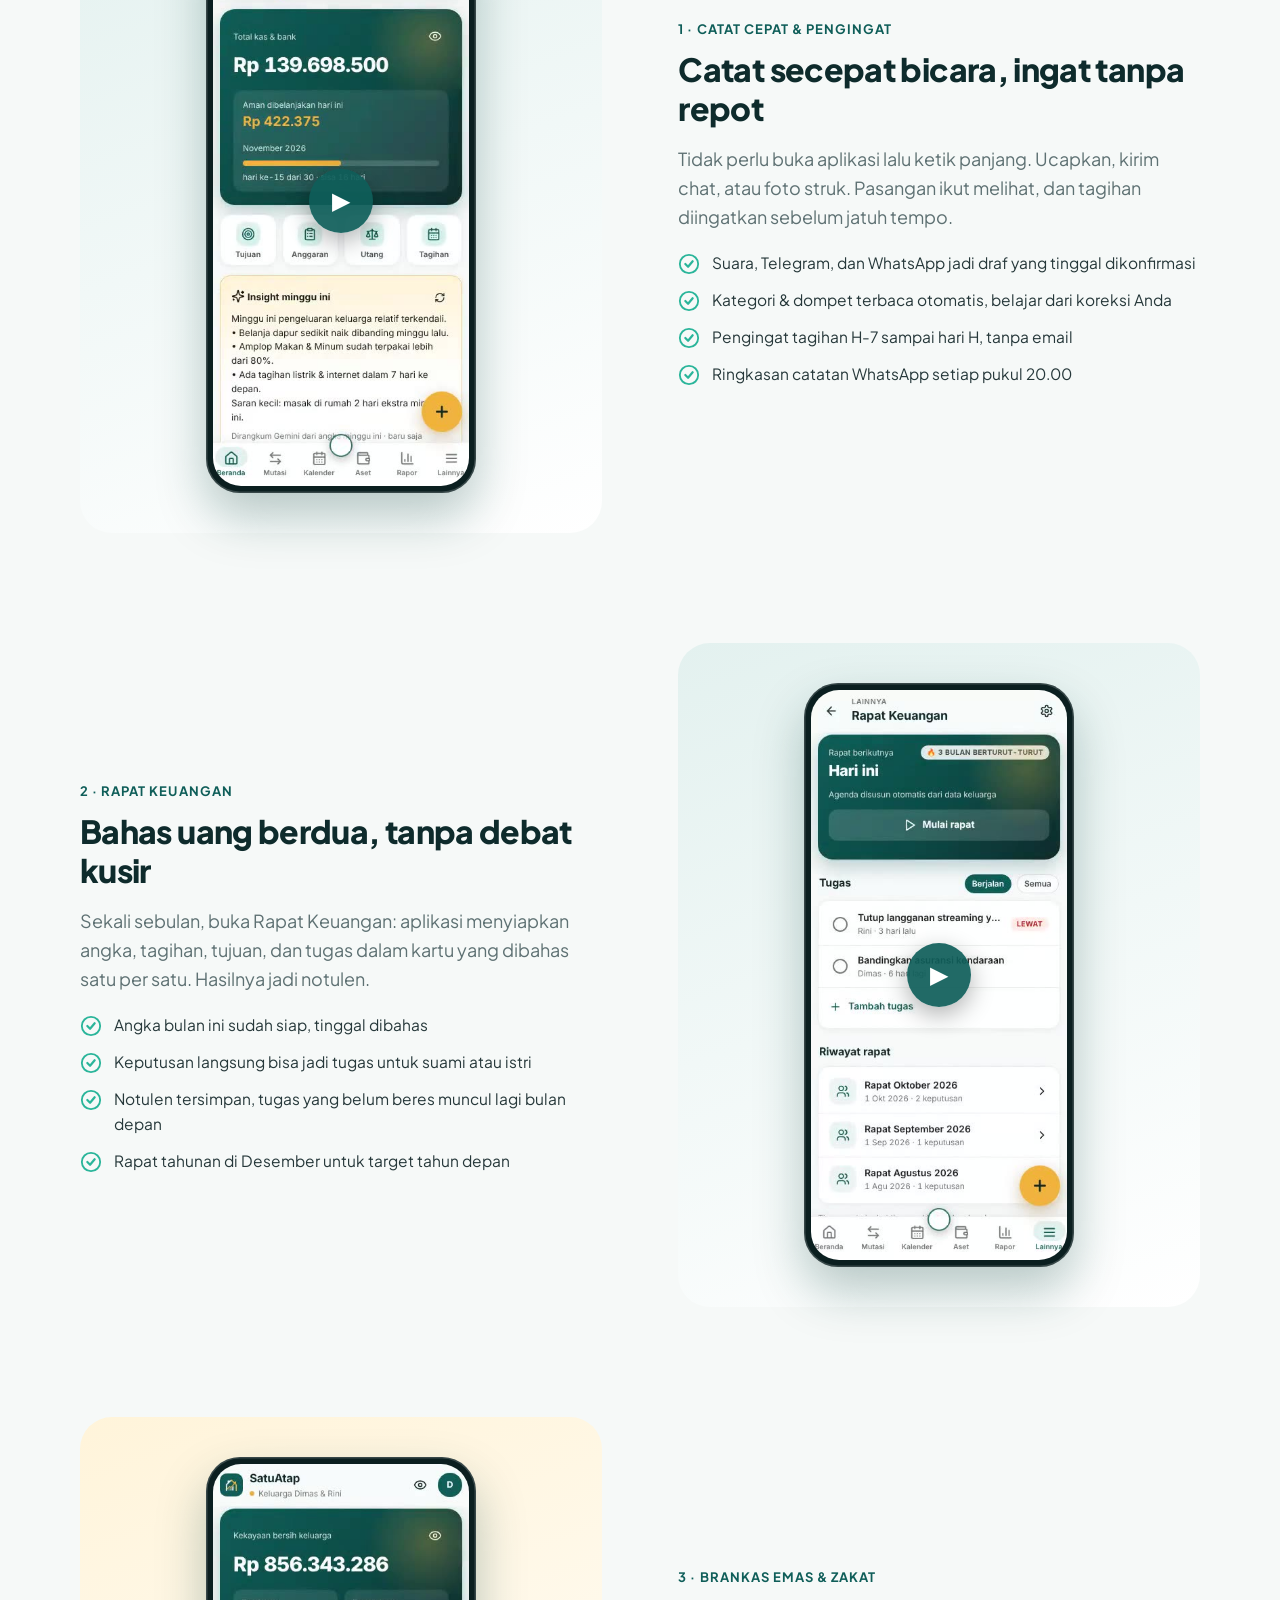
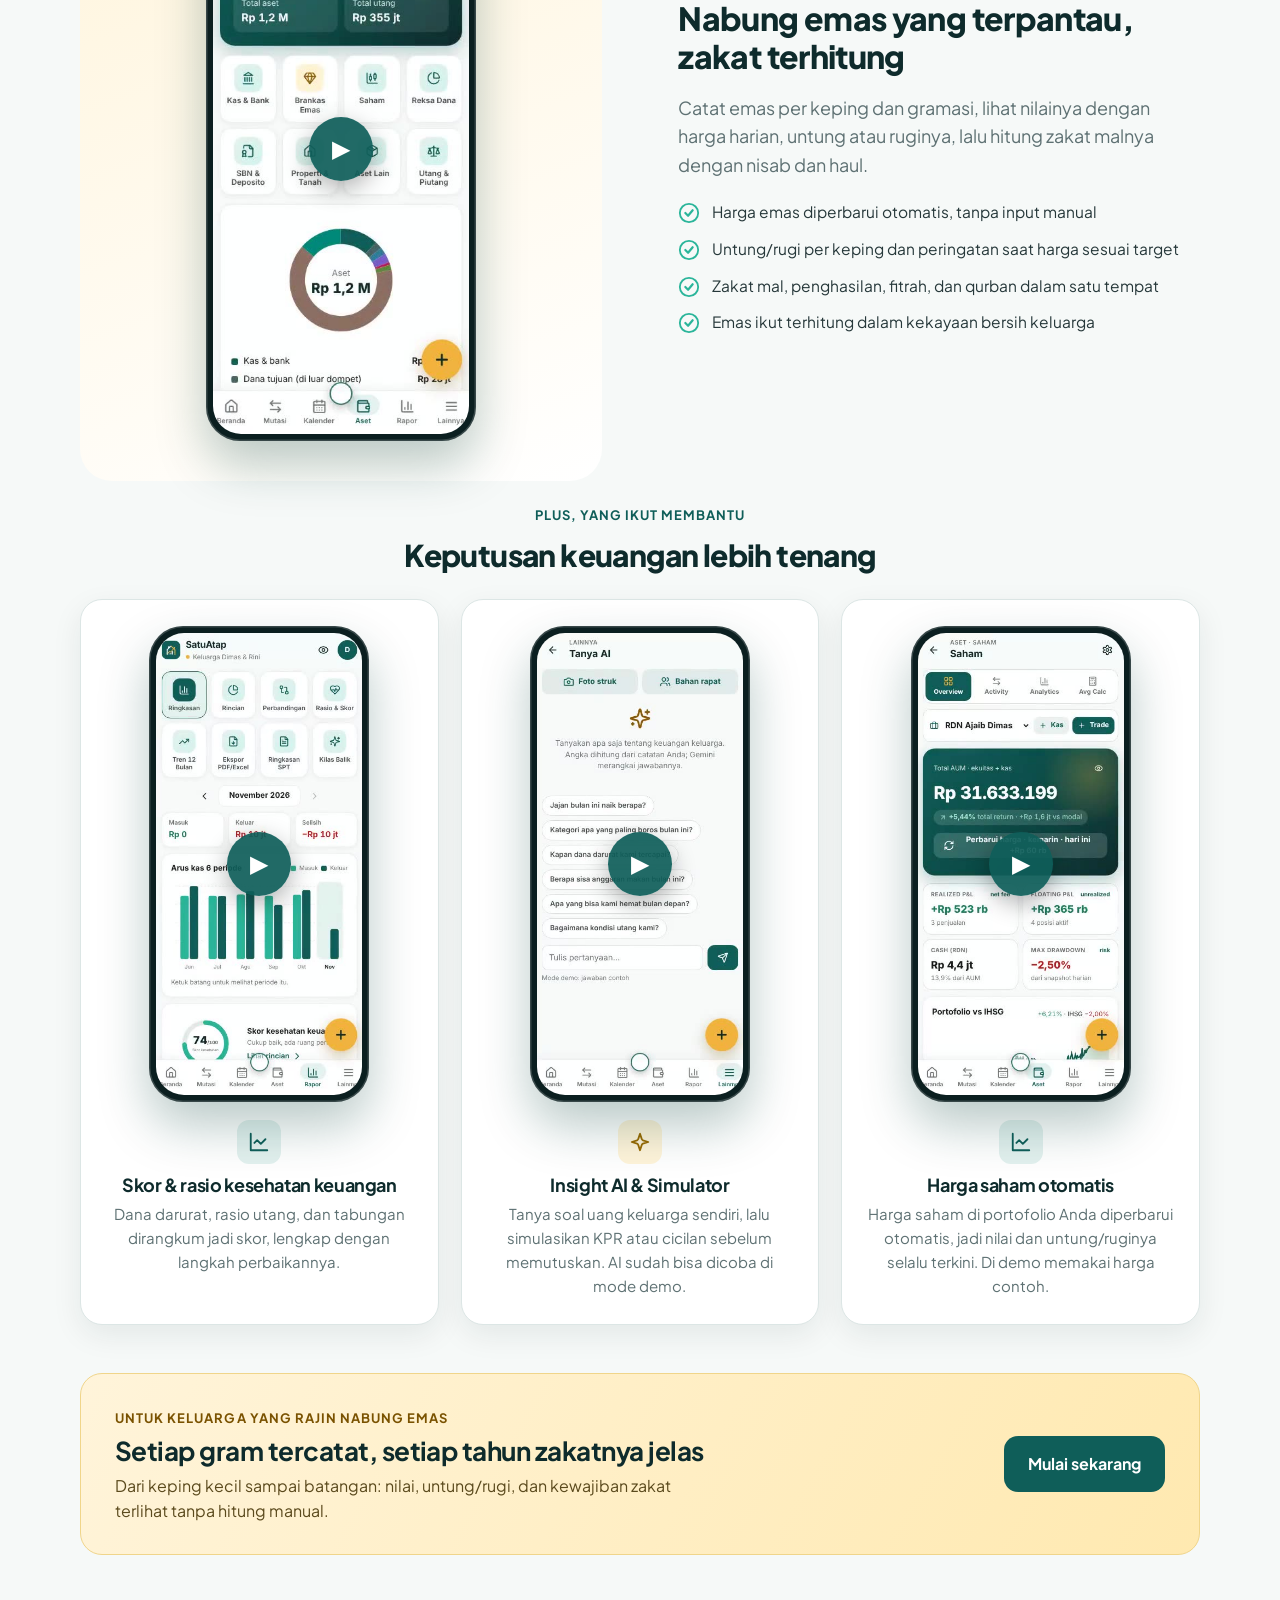
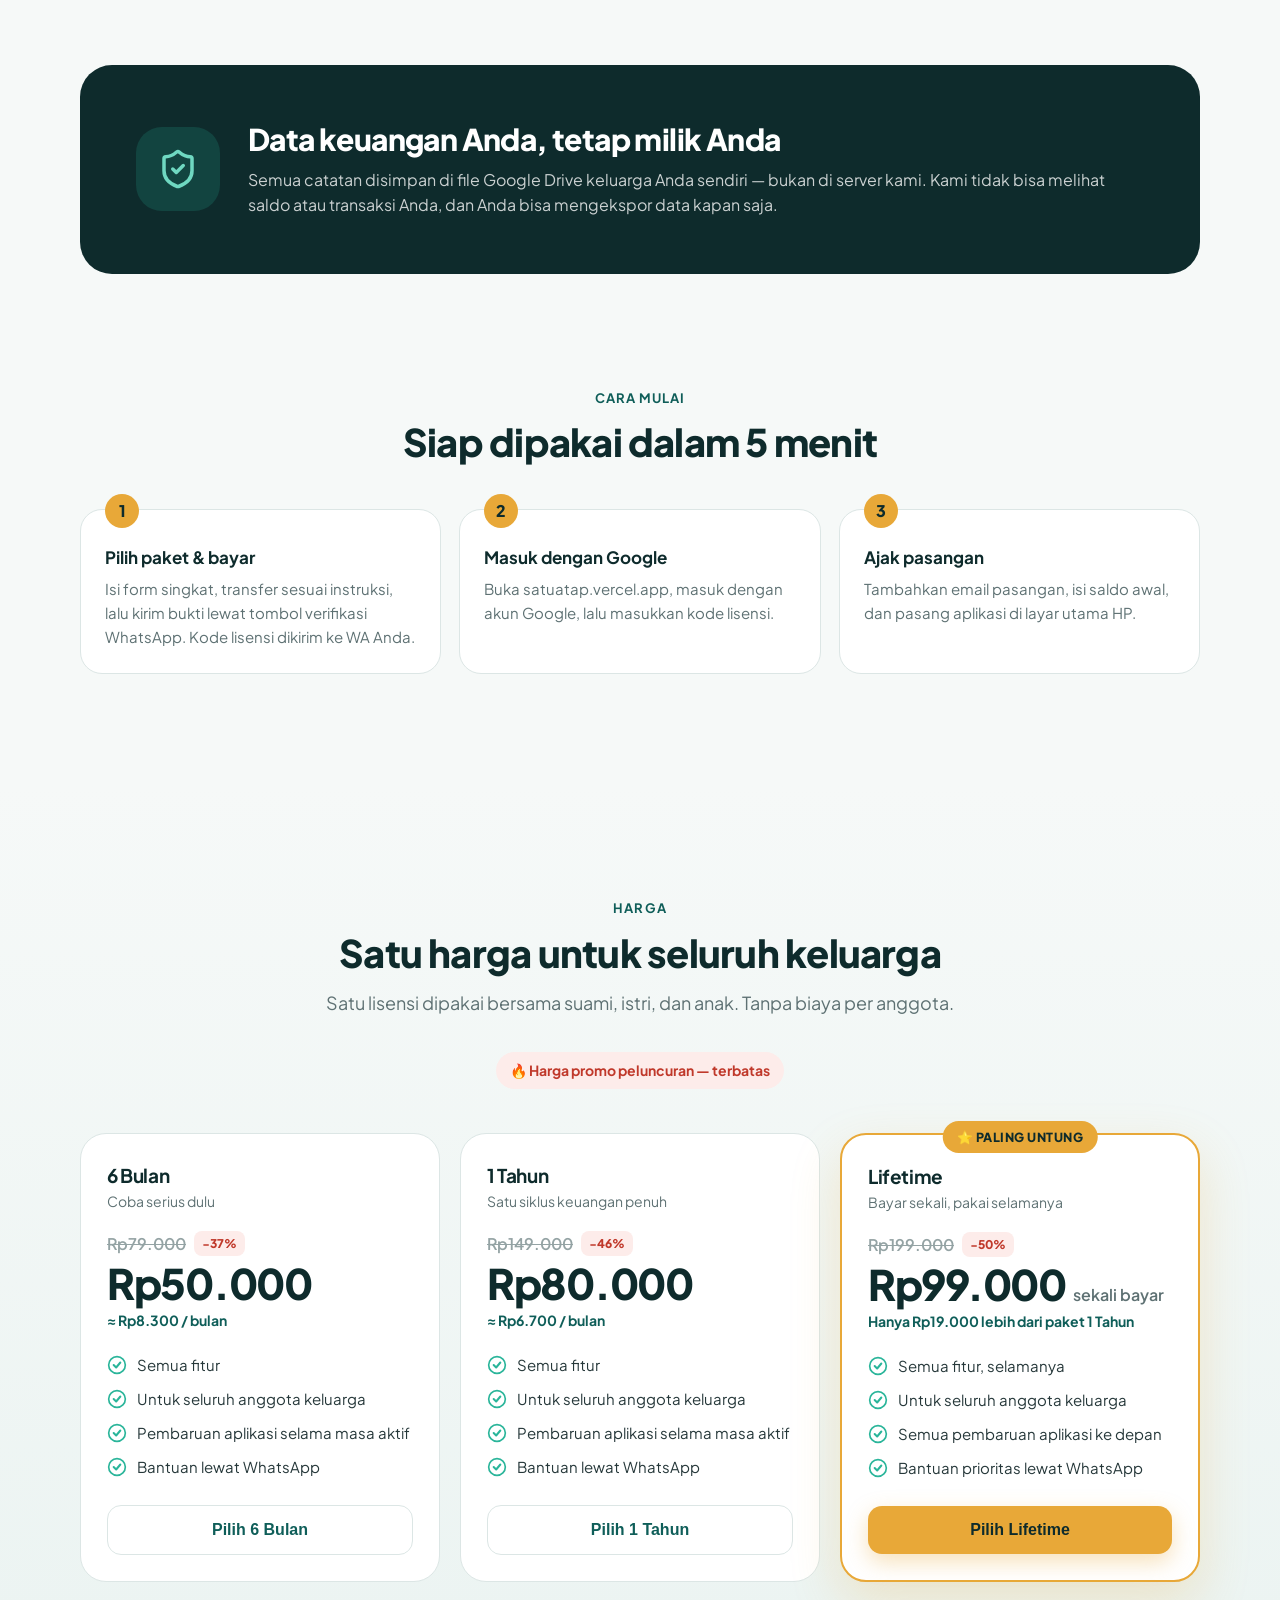
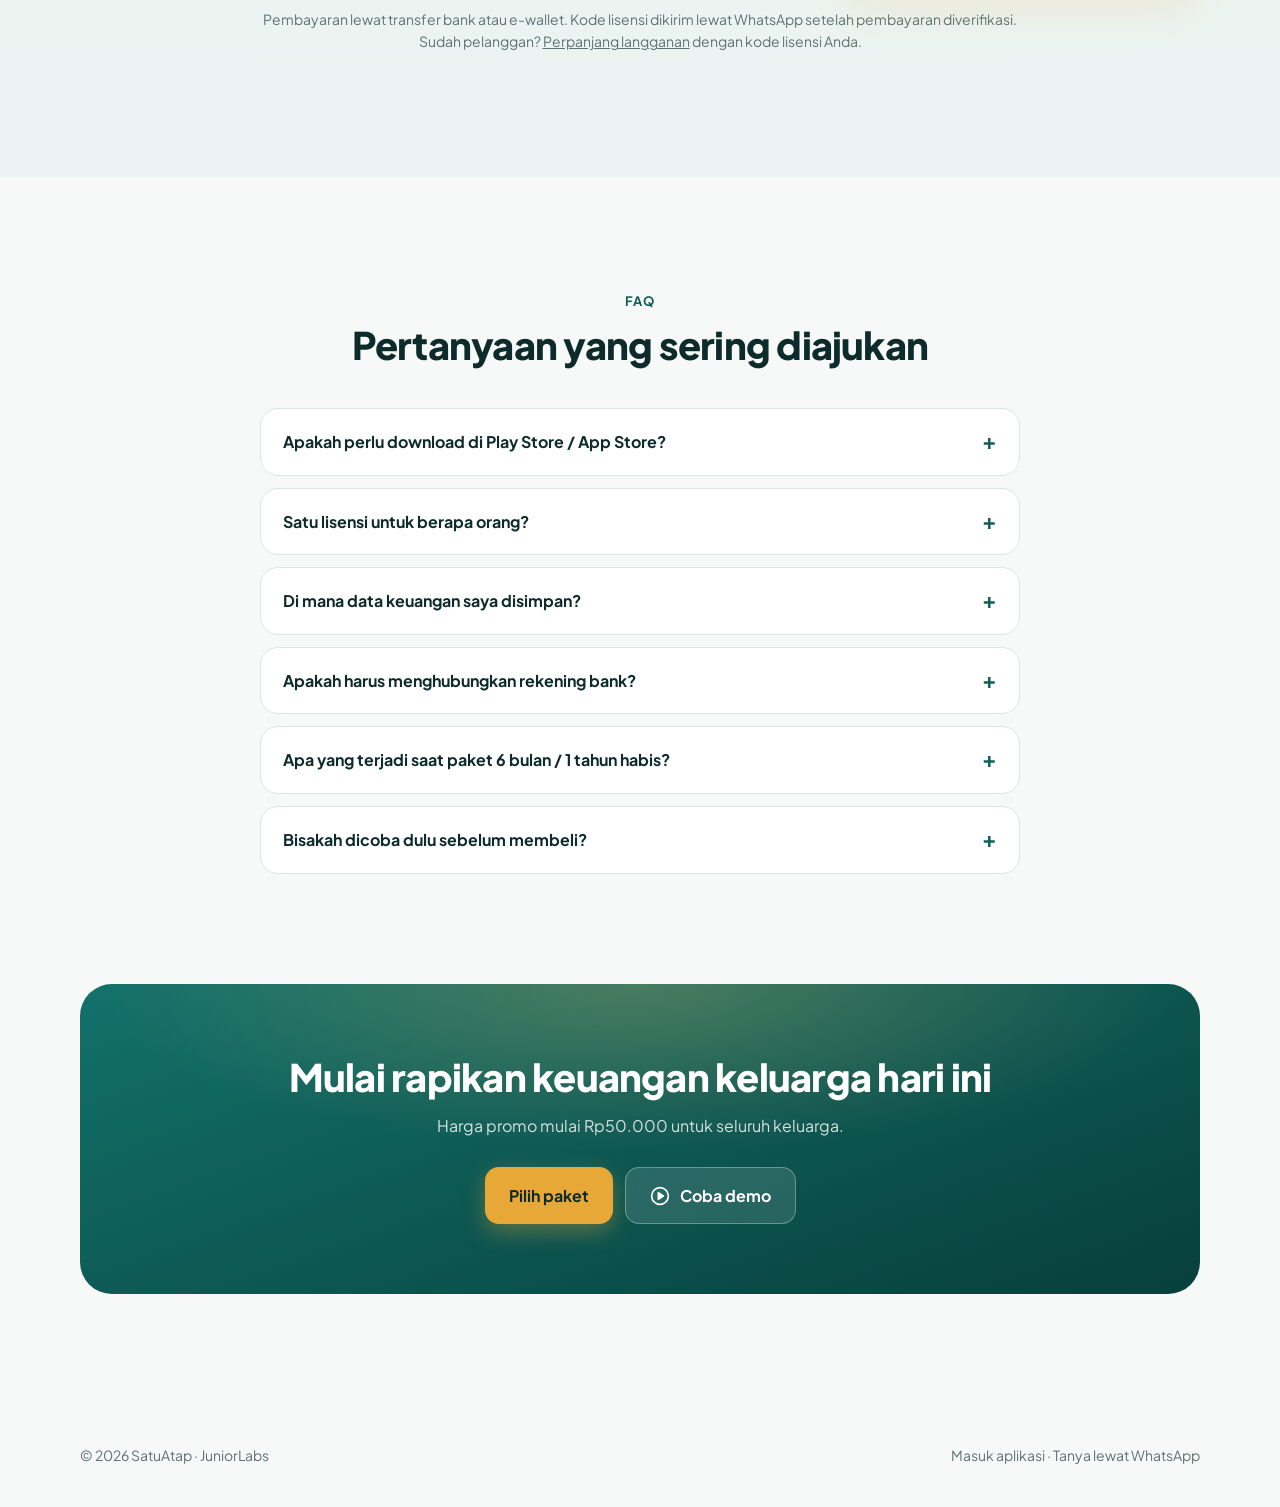
==== commit 3d85316e: "Versi 1.7.4" ====
--- a/beli/index.html
+++ b/beli/index.html
@@ -10,8 +10,8 @@
 <meta property="og:description" content="Catat bareng pasangan, capai tujuan keluarga, pantau emas & investasi. Mulai Rp50.000.">
 <meta property="og:image" content="https://satuatap.vercel.app/img/icon-512.png">
 <meta property="og:type" content="website">
-<link rel="icon" href="../img/favicon-32.png" sizes="32x32">
-<link rel="apple-touch-icon" href="../img/apple-touch-icon.png">
+<link rel="icon" href="/img/favicon-32.png" sizes="32x32">
+<link rel="apple-touch-icon" href="/img/apple-touch-icon.png">
 <link rel="preconnect" href="https://fonts.googleapis.com">
 <link rel="preconnect" href="https://fonts.gstatic.com" crossorigin>
 <link href="https://fonts.googleapis.com/css2?family=Plus+Jakarta+Sans:wght@400;500;600;700;800&display=swap" rel="stylesheet">
@@ -220,6 +220,17 @@
   .gold-band h3{font-size:clamp(20px,2.6vw,26px);margin:6px 0} .gold-band p{margin:0;color:#5b4a1d;max-width:560px}
   @media (max-width:860px){.minis{grid-template-columns:1fr}.hero-vid{margin-bottom:-24px}}
   .vplay{position:absolute;inset:0;margin:auto;width:64px;height:64px;border-radius:50%;border:0;background:rgba(15,94,89,.92);color:#fff;font-size:24px;box-shadow:0 8px 24px rgba(0,0,0,.3);cursor:pointer}
+  /* Carousel hero */
+  .hcar{align-self:end;width:100%;max-width:330px;margin-inline:auto;margin-bottom:-36px}
+  .hcar-track{display:flex;overflow-x:auto;scroll-snap-type:x mandatory;scrollbar-width:none;-webkit-overflow-scrolling:touch;overscroll-behavior-x:contain}
+  .hcar-track::-webkit-scrollbar{display:none}
+  .hs{flex:0 0 100%;scroll-snap-align:center;text-align:center;padding:0 14px}
+  .hs-ph{border-radius:34px;background:#0b1f20;padding:7px;box-shadow:0 24px 50px rgba(0,0,0,.35),0 0 0 1.5px rgba(255,255,255,.18) inset;max-width:260px;margin-inline:auto}
+  .hs-ph img{width:100%;height:auto;border-radius:28px;display:block;background:#E3F1EF}
+  .hs b{display:inline-block;margin:12px 0 4px;color:#fff;font-size:14px;letter-spacing:.04em}
+  .hcar-dots{display:flex;justify-content:center;gap:7px;padding:2px 0 44px}
+  .hcar-dots i{width:8px;height:8px;border-radius:50%;background:rgba(255,255,255,.35);transition:.25s;cursor:pointer}
+  .hcar-dots i.on{width:22px;border-radius:5px;background:var(--gold-s)}
 </style>
 </head>
 <body>
@@ -243,7 +254,7 @@
 
 <header class="nav" id="nav">
   <div class="wrap nav-in">
-    <a class="brand" href="#atas"><img src="../img/icon-192.png" alt="" width="36" height="36">SatuAtap</a>
+    <a class="brand" href="#atas"><img src="/img/icon-192.png" alt="" width="36" height="36">SatuAtap</a>
     <nav class="nav-links" aria-label="Navigasi"><a href="#fitur">Fitur</a><a href="#cara">Cara mulai</a><a href="#harga">Harga</a><a href="#faq">FAQ</a></nav>
     <a class="btn btn-pri" href="#harga">Beli sekarang</a>
   </div>
@@ -258,7 +269,7 @@
         <p class="lead">Untuk pasangan muda yang ingin uang rumah tangga rapi tanpa ribet: catat lewat chat atau suara, rapat keuangan berdua, dan nabung emas yang terpantau. Data tetap di Google Drive Anda sendiri.</p>
         <div class="hero-cta">
           <a class="btn btn-gold" href="#harga">Lihat harga promo</a>
-          <a class="btn btn-ghost" href="../?demo" target="_blank" rel="noopener"><svg><use href="#i-play"/></svg>Coba sendiri, gratis</a>
+          <a class="btn btn-ghost" href="/?demo" target="_blank" rel="noopener"><svg><use href="#i-play"/></svg>Coba sendiri, gratis</a>
         </div>
         <div class="hero-trust">
           <span><svg><use href="#i-users"/></svg>Suami & istri dalam 1 akun keluarga</span>
@@ -266,10 +277,9 @@
           <span><svg><use href="#i-phone"/></svg>Pasang di HP tanpa Play Store</span>
         </div>
       </div>
-      <div class="phones" aria-hidden="true">
-        <div class="phone p1"><img src="img/tujuan.webp" alt="" loading="lazy"></div>
-        <div class="phone p2"><img src="img/beranda.webp" alt=""></div>
-        <div class="phone p3"><img src="img/emas.webp" alt="" loading="lazy"></div>
+      <div class="hcar" aria-roledescription="carousel" aria-label="Tampilan menu SatuAtap">
+        <div class="hcar-track" id="hcar"><div class="hs" role="group" aria-label="Beranda"><div class="hs-ph"><img src="/beli/img/slide-beranda.webp" alt="Layar Beranda SatuAtap" width="560" height="1212"></div><b>Beranda</b></div><div class="hs" role="group" aria-label="Mutasi"><div class="hs-ph"><img src="/beli/img/slide-mutasi.webp" alt="Layar Mutasi SatuAtap" width="560" height="1212" loading="lazy"></div><b>Mutasi</b></div><div class="hs" role="group" aria-label="Kalender"><div class="hs-ph"><img src="/beli/img/slide-kalender.webp" alt="Layar Kalender SatuAtap" width="560" height="1212" loading="lazy"></div><b>Kalender</b></div><div class="hs" role="group" aria-label="Aset"><div class="hs-ph"><img src="/beli/img/slide-aset.webp" alt="Layar Aset SatuAtap" width="560" height="1212" loading="lazy"></div><b>Aset</b></div><div class="hs" role="group" aria-label="Rapor"><div class="hs-ph"><img src="/beli/img/slide-rapor.webp" alt="Layar Rapor SatuAtap" width="560" height="1212" loading="lazy"></div><b>Rapor</b></div><div class="hs" role="group" aria-label="Lainnya"><div class="hs-ph"><img src="/beli/img/slide-lainnya.webp" alt="Layar Lainnya SatuAtap" width="560" height="1212" loading="lazy"></div><b>Lainnya</b></div></div>
+        <div class="hcar-dots" id="hdots"><i data-i="0"></i><i data-i="1"></i><i data-i="2"></i><i data-i="3"></i><i data-i="4"></i><i data-i="5"></i></div>
       </div>
     </div>
   </section>
@@ -294,7 +304,7 @@
     </div>
     <div class="wrap">
       <div class="spot reveal">
-        <div class="spot-img"><div class="vphone"><video data-v="catat" poster="vid/catat.jpg" muted loop playsinline preload="metadata" aria-label="Demo catat deng2 suara"></video></div></div>
+        <div class="spot-img"><div class="vphone"><video data-v="catat" poster="/beli/vid/catat.jpg" muted loop playsinline preload="metadata" aria-label="Demo catat deng2 suara"></video></div></div>
         <div>
           <span class="eyebrow">1 · Catat cepat & pengingat</span>
           <h3>Catat secepat bicara, ingat tanpa repot</h3>
@@ -303,7 +313,7 @@
         </div>
       </div>
       <div class="spot rev reveal">
-        <div class="spot-img"><div class="vphone"><video data-v="rapat" poster="vid/rapat.jpg" muted loop playsinline preload="metadata" aria-label="Demo rapat keuangan"></video></div></div>
+        <div class="spot-img"><div class="vphone"><video data-v="rapat" poster="/beli/vid/rapat.jpg" muted loop playsinline preload="metadata" aria-label="Demo rapat keuangan"></video></div></div>
         <div>
           <span class="eyebrow">2 · Rapat Keuangan</span>
           <h3>Bahas uang berdua, tanpa debat kusir</h3>
@@ -312,7 +322,7 @@
         </div>
       </div>
       <div class="spot reveal">
-        <div class="spot-img gold"><div class="vphone"><video data-v="emas" poster="vid/emas.jpg" muted loop playsinline preload="metadata" aria-label="Demo brankas emas dan zakat"></video></div></div>
+        <div class="spot-img gold"><div class="vphone"><video data-v="emas" poster="/beli/vid/emas.jpg" muted loop playsinline preload="metadata" aria-label="Demo brankas emas dan zakat"></video></div></div>
         <div>
           <span class="eyebrow">3 · Brankas emas & zakat</span>
           <h3>Nabung emas yang terpantau, zakat terhitung</h3>
@@ -326,9 +336,9 @@
       <h2 style="margin-top:10px;font-size:clamp(22px,3vw,30px)">Keputusan keuangan lebih tenang</h2>
     </div>
     <div class="wrap minis">
-      <div class="mini reveal"><div class="vphone sm"><video data-v="skor" poster="vid/skor.jpg" muted loop playsinline preload="metadata" aria-label="Demo skor"></video></div><div class="ic"><svg><use href="#i-chart"/></svg></div><h3>Skor & rasio kesehatan keuangan</h3><p>Dana darurat, rasio utang, dan tabungan dirangkum jadi skor, lengkap dengan langkah perbaikannya.</p></div>
-      <div class="mini reveal"><div class="vphone sm"><video data-v="ai" poster="vid/ai.jpg" muted loop playsinline preload="metadata" aria-label="Demo AI"></video></div><div class="ic gold"><svg><use href="#i-spark"/></svg></div><h3>Insight AI & Simulator</h3><p>Tanya soal uang keluarga sendiri, lalu simulasikan KPR atau cicilan sebelum memutuskan. AI sudah bisa dicoba di mode demo.</p></div>
-      <div class="mini reveal"><div class="vphone sm"><video data-v="saham" poster="vid/saham.jpg" muted loop playsinline preload="metadata" aria-label="Demo saham"></video></div><div class="ic"><svg><use href="#i-chart"/></svg></div><h3>Harga saham otomatis</h3><p>Harga saham di portofolio Anda diperbarui otomatis, jadi nilai dan untung/ruginya selalu terkini. Di demo memakai harga contoh.</p></div>
+      <div class="mini reveal"><div class="vphone sm"><video data-v="skor" poster="/beli/vid/skor.jpg" muted loop playsinline preload="metadata" aria-label="Demo skor"></video></div><div class="ic"><svg><use href="#i-chart"/></svg></div><h3>Skor & rasio kesehatan keuangan</h3><p>Dana darurat, rasio utang, dan tabungan dirangkum jadi skor, lengkap dengan langkah perbaikannya.</p></div>
+      <div class="mini reveal"><div class="vphone sm"><video data-v="ai" poster="/beli/vid/ai.jpg" muted loop playsinline preload="metadata" aria-label="Demo AI"></video></div><div class="ic gold"><svg><use href="#i-spark"/></svg></div><h3>Insight AI & Simulator</h3><p>Tanya soal uang keluarga sendiri, lalu simulasikan KPR atau cicilan sebelum memutuskan. AI sudah bisa dicoba di mode demo.</p></div>
+      <div class="mini reveal"><div class="vphone sm"><video data-v="saham" poster="/beli/vid/saham.jpg" muted loop playsinline preload="metadata" aria-label="Demo saham"></video></div><div class="ic"><svg><use href="#i-chart"/></svg></div><h3>Harga saham otomatis</h3><p>Harga saham di portofolio Anda diperbarui otomatis, jadi nilai dan untung/ruginya selalu terkini. Di demo memakai harga contoh.</p></div>
     </div>
     <div class="wrap">
       <div class="gold-band reveal">
@@ -384,7 +394,7 @@
       <details class="reveal"><summary>Di mana data keuangan saya disimpan?</summary><p>Di file Google Sheets pada Google Drive keluarga Anda sendiri. Kami tidak menyimpan saldo maupun transaksi Anda. Anda bisa mengekspor data kapan saja dari menu Pengaturan.</p></details>
       <details class="reveal"><summary>Apakah harus menghubungkan rekening bank?</summary><p>Tidak. SatuAtap tidak meminta akses ke rekening atau m-banking. Catatan diisi sendiri — lewat aplikasi, chat, suara, foto struk, atau impor mutasi CSV.</p></details>
       <details class="reveal"><summary>Apa yang terjadi saat paket 6 bulan / 1 tahun habis?</summary><p>Aplikasi berubah menjadi baca-saja: data tetap bisa dilihat dan diunduh, tetapi tidak bisa menambah catatan baru. Perpanjang kapan saja dari menu Lainnya › Langganan atau dari halaman ini — masa baru ditambahkan dari tanggal habis, dan data di Google Drive Anda tidak pernah dihapus. Pengingat muncul di aplikasi 14 hari sebelum masa berakhir.</p></details>
-      <details class="reveal"><summary>Bisakah dicoba dulu sebelum membeli?</summary><p>Bisa. Buka <a href="../?demo" target="_blank" rel="noopener">mode demo</a> untuk mencoba semua fitur dengan data contoh, tanpa perlu masuk.</p></details>
+      <details class="reveal"><summary>Bisakah dicoba dulu sebelum membeli?</summary><p>Bisa. Buka <a href="/?demo" target="_blank" rel="noopener">mode demo</a> untuk mencoba semua fitur dengan data contoh, tanpa perlu masuk.</p></details>
     </div>
   </section>
 
@@ -393,7 +403,7 @@
       <div class="final">
         <h2>Mulai rapikan keuangan keluarga hari ini</h2>
         <p>Harga promo mulai <span data-harga-min>Rp50.000</span> untuk seluruh keluarga.</p>
-        <div class="hero-cta"><a class="btn btn-gold" href="#harga">Pilih paket</a><a class="btn btn-ghost" href="../?demo" target="_blank" rel="noopener"><svg><use href="#i-play"/></svg>Coba demo</a></div>
+        <div class="hero-cta"><a class="btn btn-gold" href="#harga">Pilih paket</a><a class="btn btn-ghost" href="/?demo" target="_blank" rel="noopener"><svg><use href="#i-play"/></svg>Coba demo</a></div>
       </div>
     </div>
   </section>
@@ -402,7 +412,7 @@
 <footer>
   <div class="wrap foot">
     <span>© <span id="th"></span> SatuAtap · JuniorLabs</span>
-    <span><a href="../">Masuk aplikasi</a> · <a href="#" data-paket="">Tanya lewat WhatsApp</a></span>
+    <span><a href="/">Masuk aplikasi</a> · <a href="#" data-paket="">Tanya lewat WhatsApp</a></span>
   </div>
 </footer>
 <a class="wa-float" href="#" data-paket="" aria-label="Tanya lewat WhatsApp"><svg><use href="#i-wa"/></svg></a>
@@ -412,7 +422,7 @@
   <div class="sheet" id="sheet"></div>
 </div>
 <div class="resume" id="resume"><span id="resume-t"></span><button type="button" id="resume-b">Lihat</button></div>
-<script src="../js/config.js"></script>
+<script src="/js/config.js"></script>
 <script>
   /* Harga & rekening diambil dari relay (Konsol › Toko). Nilai di bawah hanya cadangan bila relay tak terjangkau. */
   const RELAY = (window.APP_CONFIG && APP_CONFIG.RELAY_URL) || '';
@@ -571,7 +581,7 @@
     const vs=[...document.querySelectorAll('video[data-v]')];
     vs.forEach(v=>{
       v.muted=true; v.setAttribute('muted',''); v.setAttribute('webkit-playsinline','');
-      v.src='vid/'+v.dataset.v+'.mp4';
+      v.src='/beli/vid/'+v.dataset.v+'.mp4';
       const f=v.parentNode; const b=document.createElement('button');
       b.type='button'; b.className='vplay'; b.setAttribute('aria-label','Putar video'); b.innerHTML='▶'; b.hidden=true; f.appendChild(b);
       const coba=()=>{ const p=v.play(); if(p&&p.catch) p.catch(()=>{ b.hidden=false; }); };
@@ -583,6 +593,25 @@
     const io=new IntersectionObserver(es=>es.forEach(e=>{ const v=e.target; if(e.isIntersecting) v._coba(); else v.pause(); }),{threshold:.25});
     vs.forEach(v=>io.observe(v));
   })();
+
+  /* Carousel hero: geser otomatis, bisa digeser manual */
+  (function(){
+    const tr=document.getElementById('hcar'); if(!tr) return;
+    const ds=[...document.querySelectorAll('#hdots i')], n=ds.length;
+    let cur=0, jeda=false, tmr;
+    const lebar=()=>tr.clientWidth;
+    const tampil=i=>{ cur=(i+n)%n; tr.scrollTo({left:cur*lebar(),behavior:'smooth'}); };
+    const tandai=()=>{ cur=Math.round(tr.scrollLeft/lebar()); ds.forEach((d,k)=>d.classList.toggle('on',k===cur)); };
+    tr.addEventListener('scroll',()=>{ clearTimeout(tmr); tmr=setTimeout(tandai,60); },{passive:true});
+    ds.forEach((d,k)=>d.onclick=()=>{ tampil(k); tahan(); });
+    const reduce=matchMedia('(prefers-reduced-motion: reduce)').matches;
+    let idle; const tahan=()=>{ jeda=true; clearTimeout(idle); idle=setTimeout(()=>{jeda=false;},6000); };
+    ['touchstart','pointerdown','wheel','keydown'].forEach(e=>tr.addEventListener(e,tahan,{passive:true}));
+    tr.addEventListener('mouseenter',()=>{jeda=true;}); tr.addEventListener('mouseleave',()=>{jeda=false;});
+    let tampak=true; if('IntersectionObserver' in window) new IntersectionObserver(es=>{tampak=es[0].isIntersecting;},{threshold:.3}).observe(tr);
+    if(!reduce) setInterval(()=>{ if(!jeda&&tampak&&!document.hidden) tampil(cur+1); },3200);
+    tandai();
+  })();
 </script>
 </body>
 </html>
